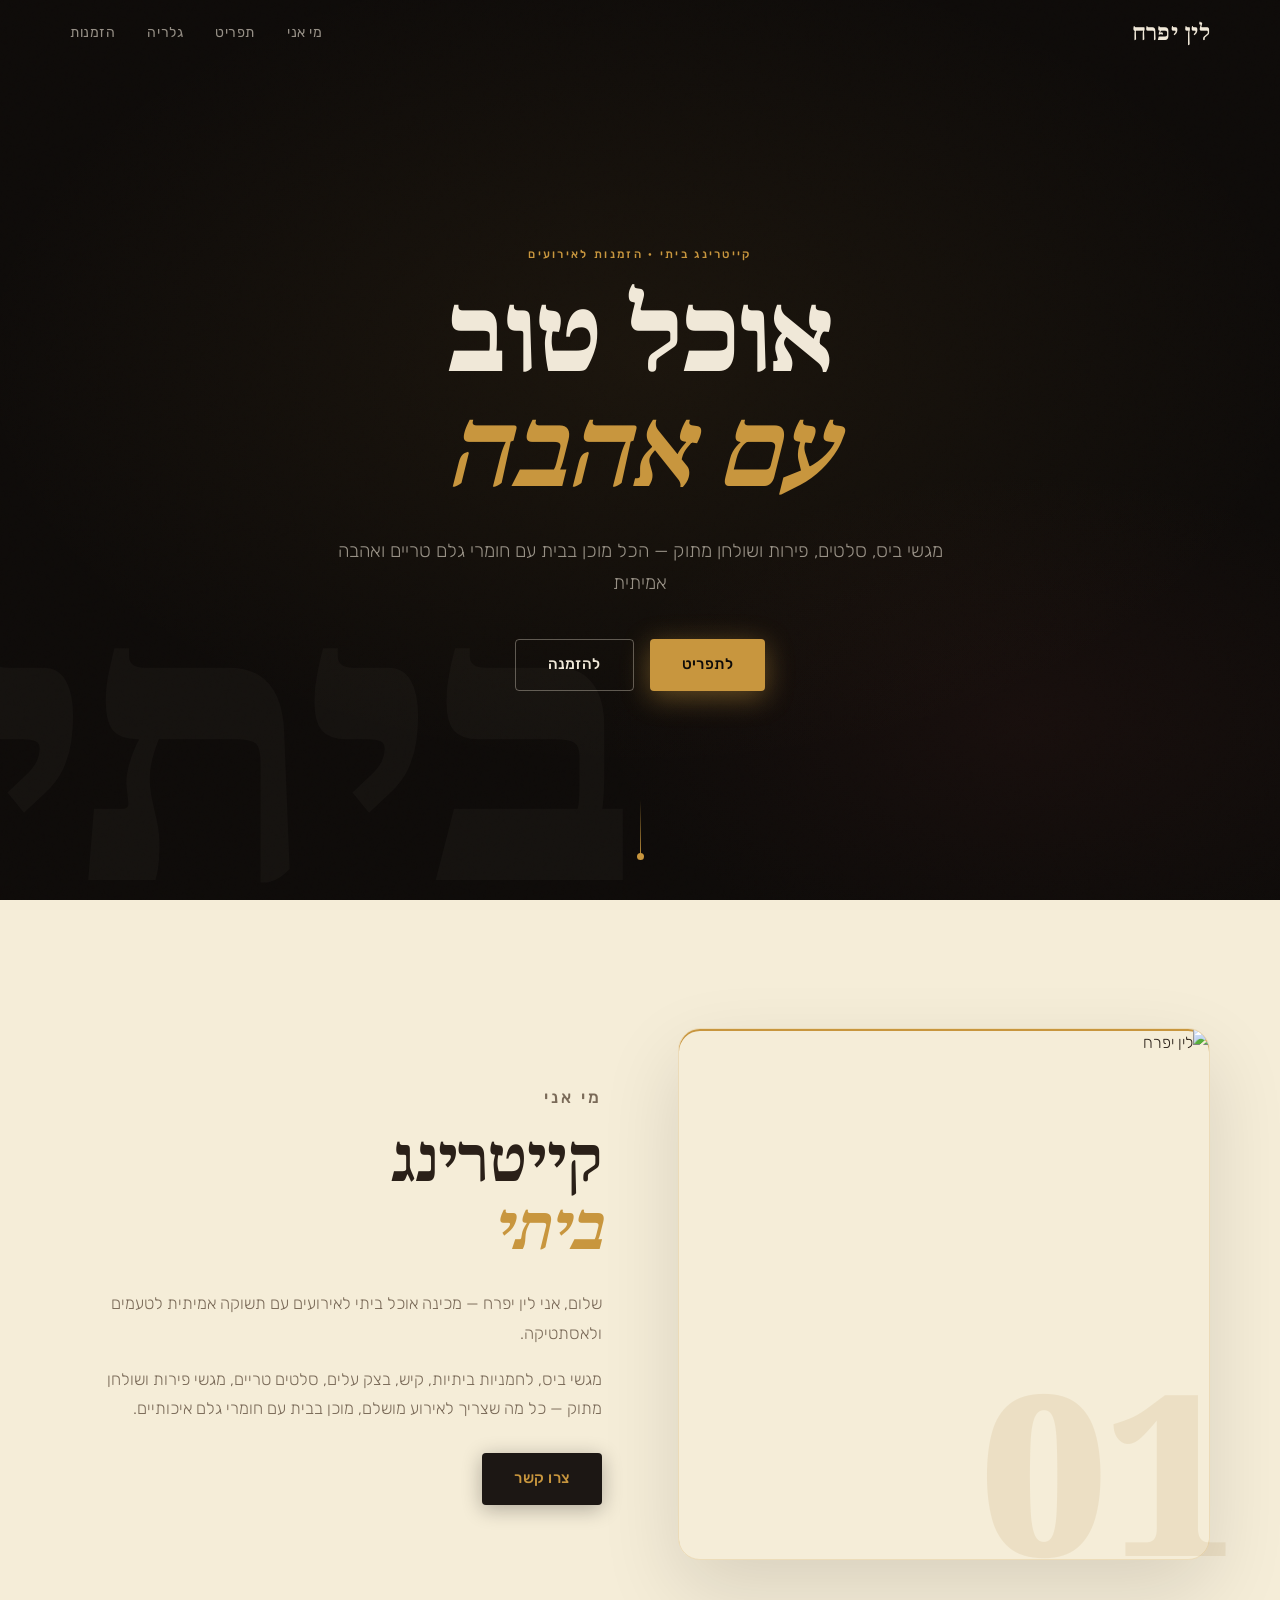
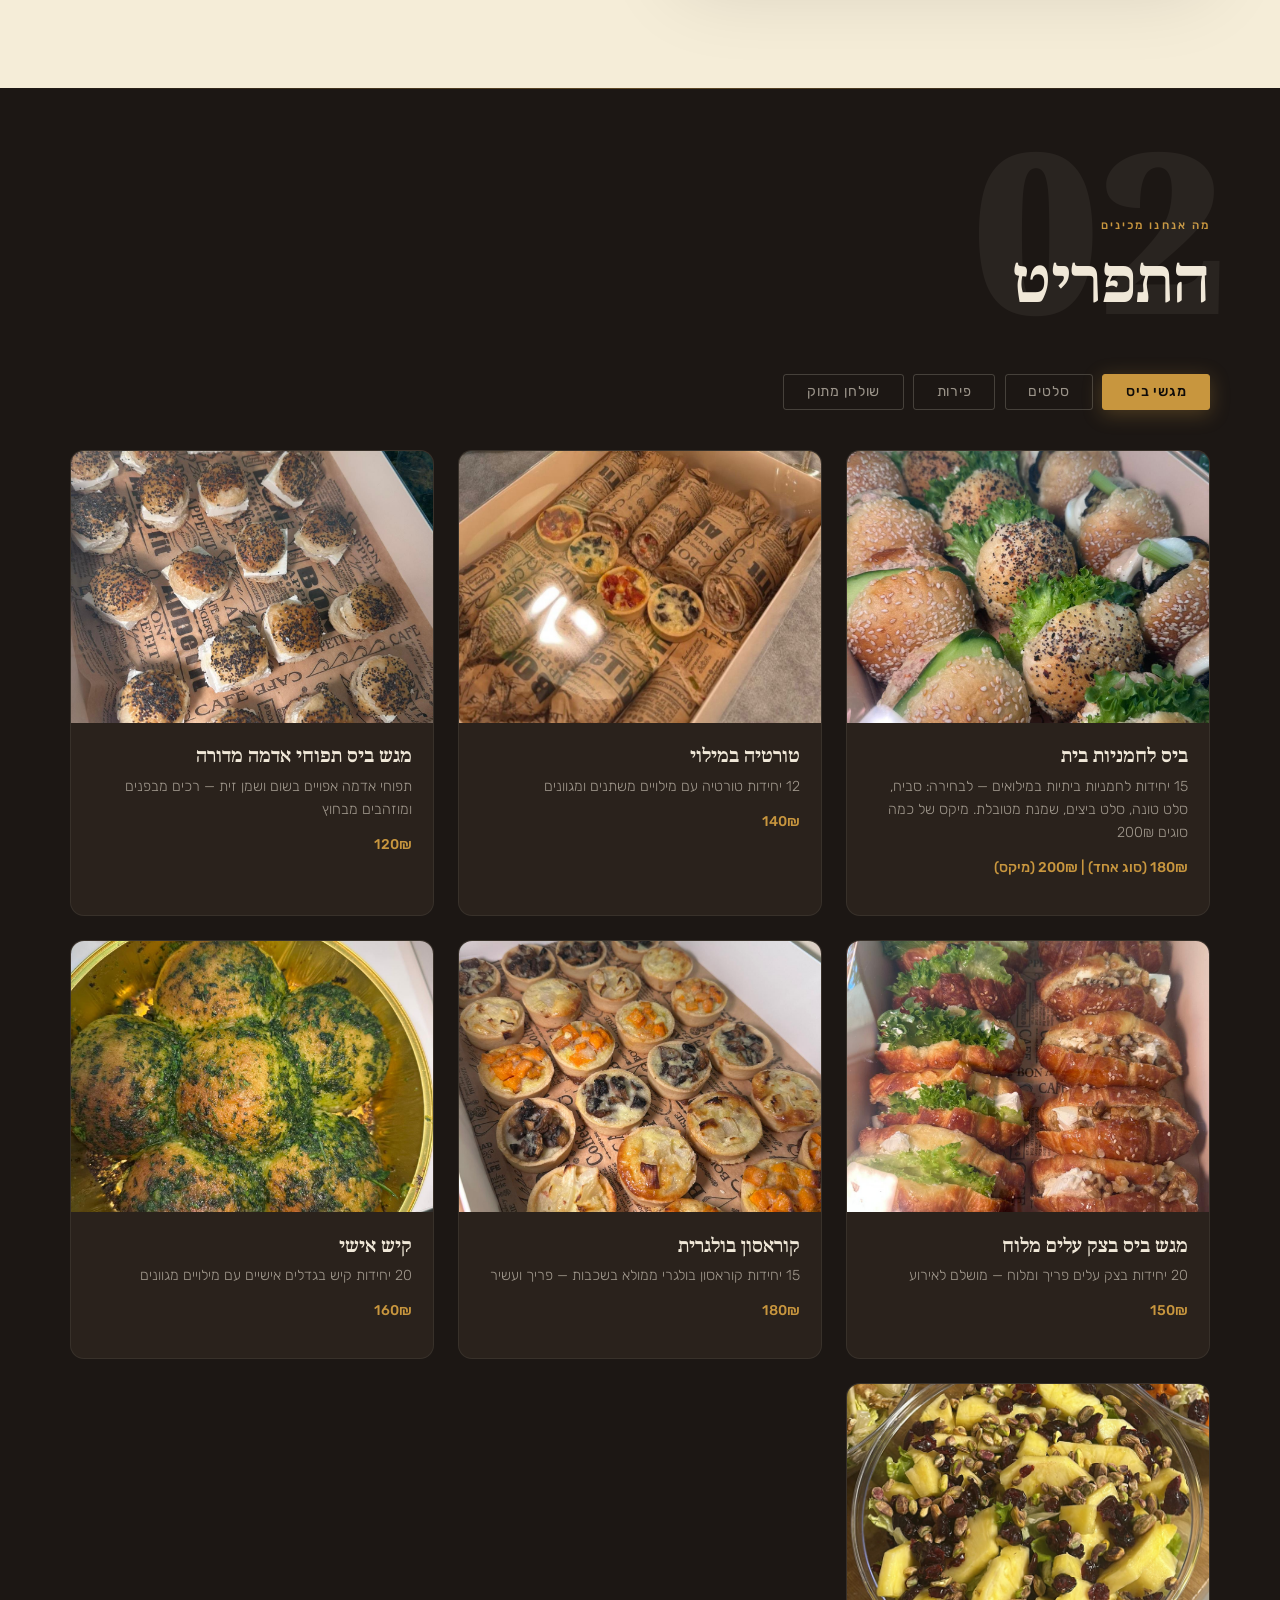
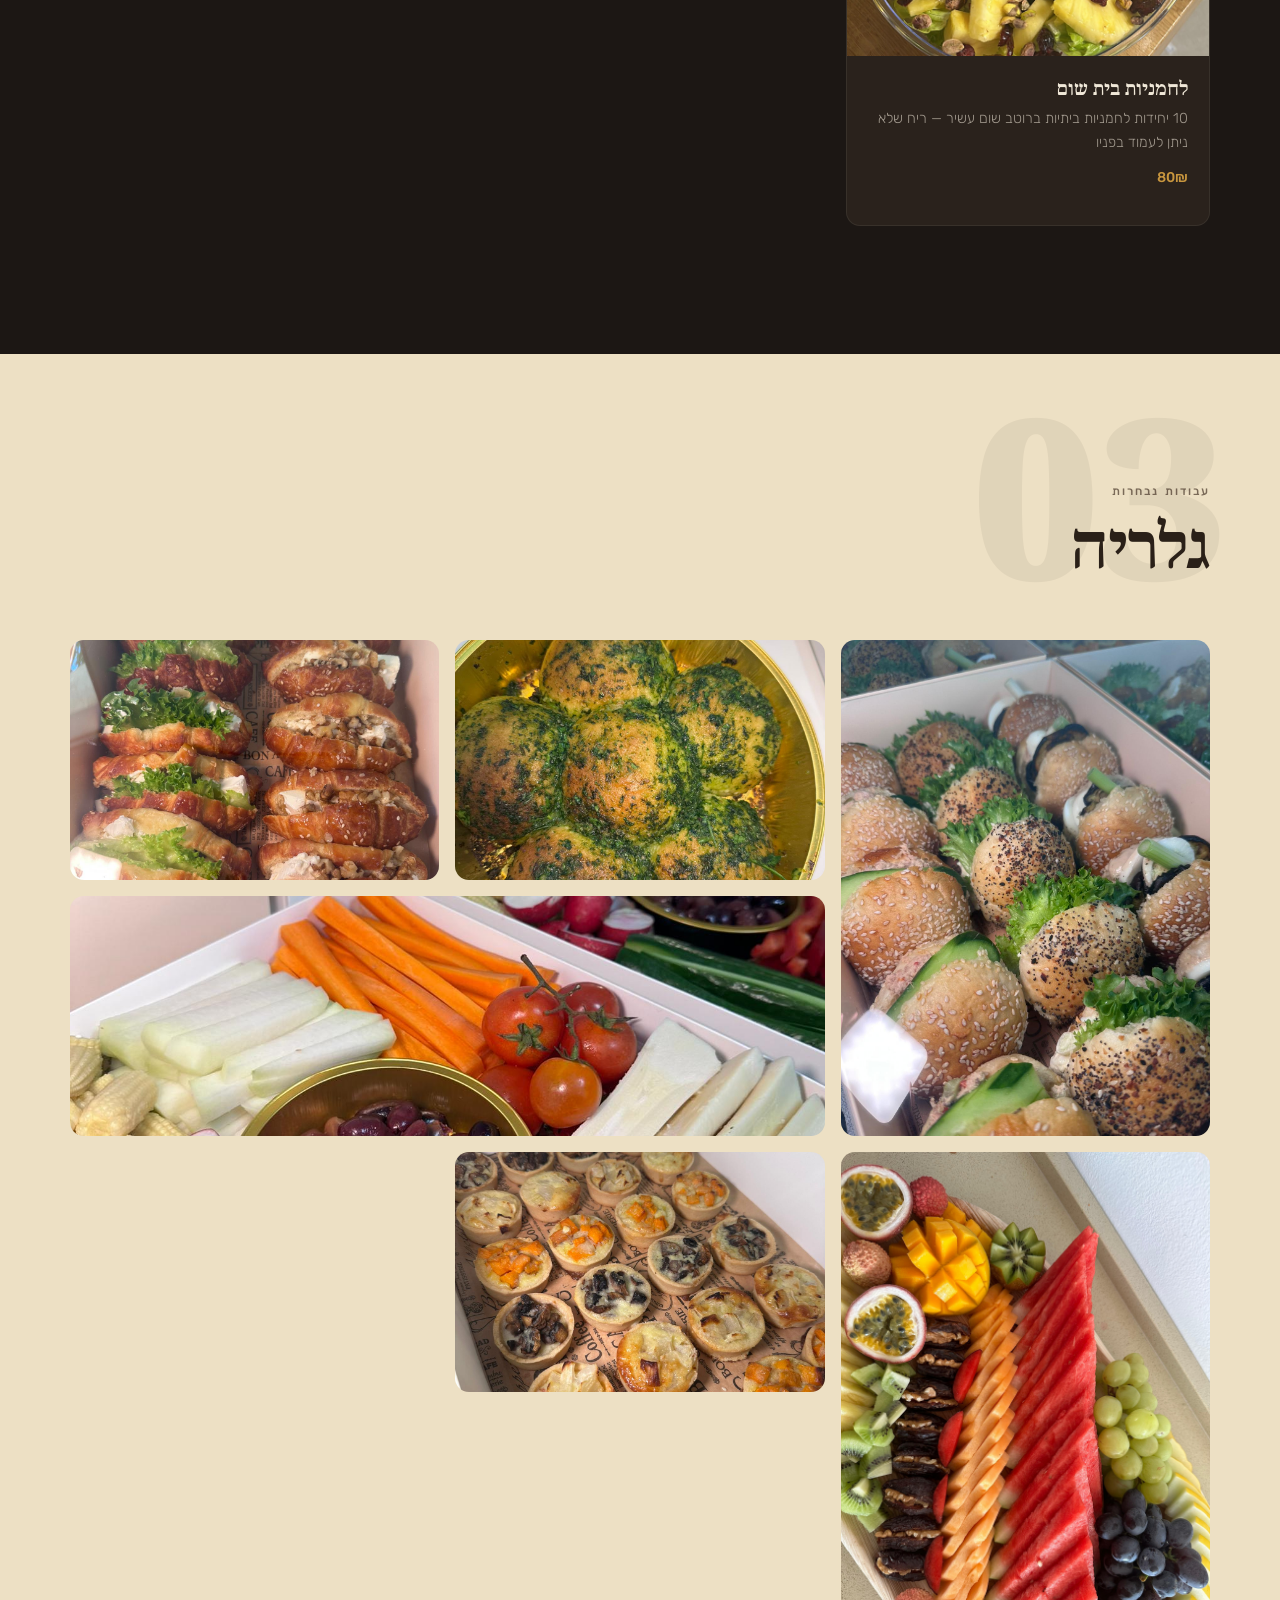
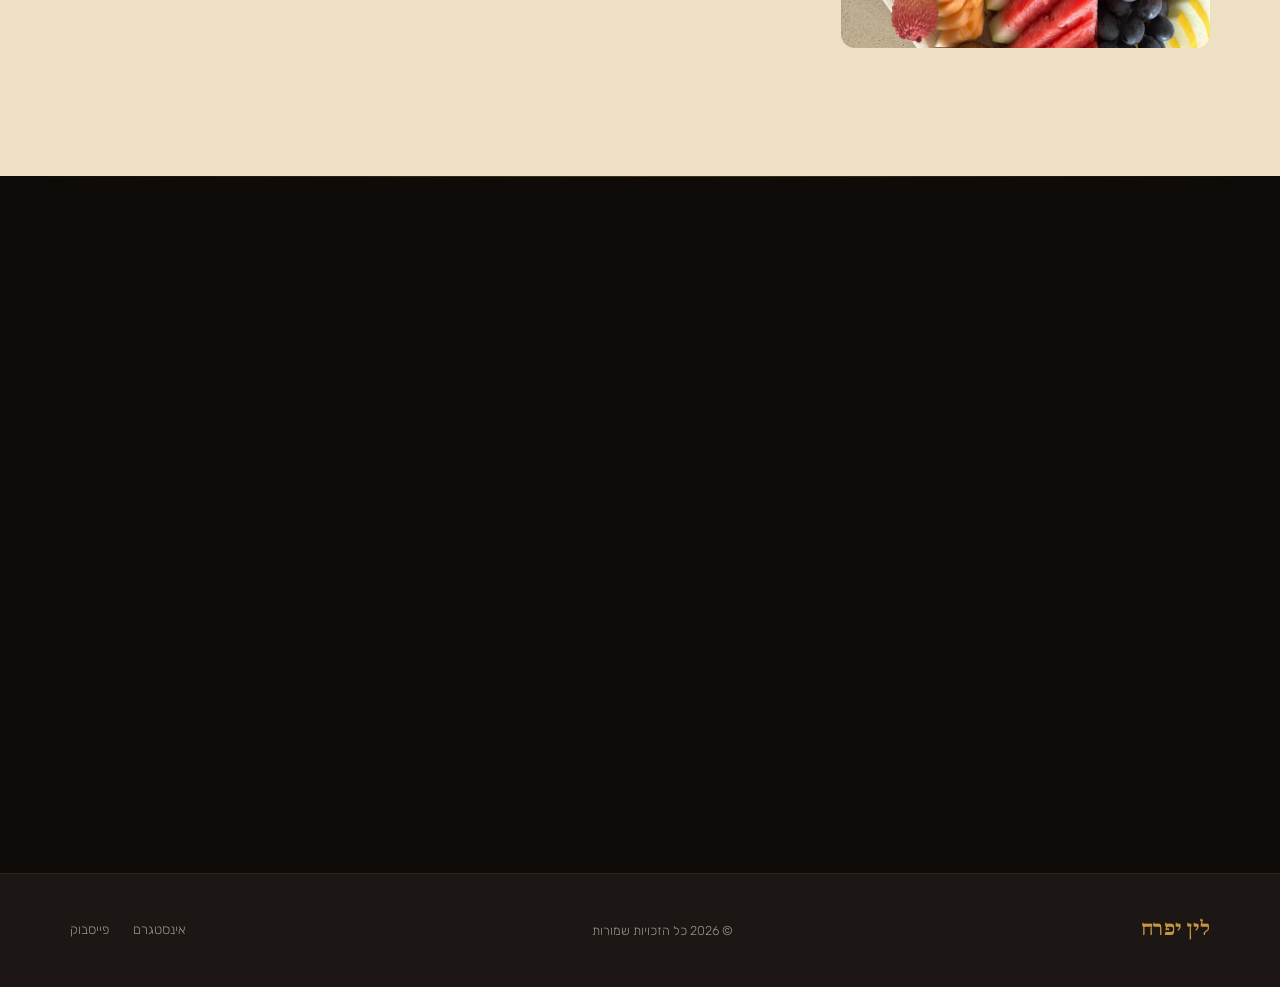
==== index.html @ d21e34db "Update menu items and site content: replace placeholders with real images and refresh branding to re" ====
<!DOCTYPE html>
<html dir="rtl" lang="he">
  <head>
    <meta charset="UTF-8" />
    <meta name="viewport" content="width=device-width, initial-scale=1.0" />
    <meta name="description" content="לין יפרח — מגשי ביס, סלטים, מגשי פירות ושולחן מתוק. קייטרינג ביתי לאירועים בהזמנה אישית." />
    <title>לין יפרח — קייטרינג ביתי לאירועים</title>
    <link rel="preconnect" href="https://fonts.googleapis.com" />
    <link rel="preconnect" href="https://fonts.gstatic.com" crossorigin />
    <link
      href="https://fonts.googleapis.com/css2?family=Noto+Serif+Hebrew:wght@300;700;900&family=Rubik:wght@300;400;500&display=swap"
      rel="stylesheet"
    />
    <link rel="stylesheet" href="css/style.css" />
  </head>
  <body>

    <!-- ═══════════════ HEADER ═══════════════ -->
    <header class="header" id="header">
      <div class="container header__inner">
        <a href="#hero" class="header__brand" data-scroll>לין יפרח</a>
        <nav class="header__nav" aria-label="ניווט ראשי">
          <a href="#about" data-scroll>מי אני</a>
          <a href="#menu" data-scroll>תפריט</a>
          <a href="#gallery" data-scroll>גלריה</a>
          <a href="#contact" data-scroll>הזמנות</a>
        </nav>
        <button class="header__burger" id="burger" aria-label="פתח תפריט" aria-expanded="false" aria-controls="drawer">
          <span></span><span></span>
        </button>
      </div>
      <nav class="header__drawer" id="drawer" aria-hidden="true" aria-label="תפריט נייד">
        <a href="#about" data-scroll>מי אני</a>
        <a href="#menu" data-scroll>תפריט</a>
        <a href="#gallery" data-scroll>גלריה</a>
        <a href="#contact" data-scroll>הזמנות</a>
      </nav>
    </header>

    <main>

      <!-- ═══════════════ HERO ═══════════════ -->
      <section class="hero" id="hero">
        <div class="hero__watermark" aria-hidden="true">ביתי</div>
        <div class="hero__content">
          <p class="eyebrow hero__eyebrow" style="--delay: 0">קייטרינג ביתי · הזמנות לאירועים</p>
          <h1 class="hero__title" style="--delay: 1">
            <span class="hero__title-line">אוכל טוב</span>
            <em class="hero__title-line hero__title-em">עם אהבה</em>
          </h1>
          <p class="hero__lead" style="--delay: 2">
            מגשי ביס, סלטים, פירות ושולחן מתוק —
            הכל מוכן בבית עם חומרי גלם טריים ואהבה אמיתית
          </p>
          <div class="hero__actions" style="--delay: 3">
            <a href="#menu" class="btn btn--gold" data-scroll>לתפריט</a>
            <a href="#contact" class="btn btn--outline" data-scroll>להזמנה</a>
          </div>
        </div>
        <div class="hero__scroll-cue" aria-hidden="true"></div>
      </section>

      <!-- ═══════════════ ABOUT ═══════════════ -->
      <section class="about" id="about">
        <div class="container about__inner">
          <div class="about__visual" data-reveal>
            <div class="about__frame">
              <img
                src="images/placeholder/product.svg"
                alt="לין יפרח"
                loading="lazy"
                width="420"
                height="420"
              />
            </div>
            <span class="deco-num" aria-hidden="true">01</span>
          </div>
          <div class="about__body" data-reveal>
            <p class="eyebrow eyebrow--dark">מי אני</p>
            <h2 class="about__heading">
              קייטרינג<br>
              <em>ביתי</em>
            </h2>
            <p>שלום, אני לין יפרח — מכינה אוכל ביתי לאירועים עם תשוקה אמיתית לטעמים ולאסתטיקה.</p>
            <p>מגשי ביס, לחמניות ביתיות, קיש, בצק עלים, סלטים טריים, מגשי פירות ושולחן מתוק — כל מה שצריך לאירוע מושלם, מוכן בבית עם חומרי גלם איכותיים.</p>
            <a href="#contact" class="btn btn--dark" data-scroll>צרו קשר</a>
          </div>
        </div>
      </section>

      <!-- ═══════════════ MENU ═══════════════ -->
      <section class="menu-section" id="menu">
        <div class="container">
          <header class="section-head" data-reveal>
            <p class="eyebrow eyebrow--gold">מה אנחנו מכינים</p>
            <h2 class="h2--light">התפריט</h2>
            <span class="deco-num deco-num--light" aria-hidden="true">02</span>
          </header>
          <div class="menu-tabs" id="menu-tabs" role="tablist" aria-label="קטגוריות תפריט"></div>
          <div class="menu-grid" id="menu-grid" aria-live="polite"></div>
        </div>
      </section>

      <!-- ═══════════════ GALLERY ═══════════════ -->
      <section class="gallery-section" id="gallery">
        <div class="container">
          <header class="section-head" data-reveal>
            <p class="eyebrow eyebrow--dark">עבודות נבחרות</p>
            <h2>גלריה</h2>
            <span class="deco-num deco-num--dark" aria-hidden="true">03</span>
          </header>
          <div class="gallery-mosaic">
            <figure class="gal-item gal-item--tall" data-reveal>
              <div class="gal-img"><img src="images/menu/rolls.jpg" alt="ביס לחמניות בית" loading="lazy"></div>
              <figcaption>ביס לחמניות בית</figcaption>
            </figure>
            <figure class="gal-item" data-reveal>
              <div class="gal-img"><img src="images/menu/quiche.jpg" alt="קיש אישי" loading="lazy"></div>
              <figcaption>קיש אישי</figcaption>
            </figure>
            <figure class="gal-item" data-reveal>
              <div class="gal-img"><img src="images/menu/puff-pastry.jpg" alt="בצק עלים מלוח" loading="lazy"></div>
              <figcaption>בצק עלים מלוח</figcaption>
            </figure>
            <figure class="gal-item gal-item--wide" data-reveal>
              <div class="gal-img"><img src="images/menu/vegetables.jpg" alt="מגש ירקות" loading="lazy"></div>
              <figcaption>מגש ירקות</figcaption>
            </figure>
            <figure class="gal-item gal-item--tall" data-reveal>
              <div class="gal-img"><img src="images/menu/fruits.jpg" alt="מגש פירות" loading="lazy"></div>
              <figcaption>מגש פירות</figcaption>
            </figure>
            <figure class="gal-item" data-reveal>
              <div class="gal-img"><img src="images/menu/croissant.jpg" alt="קוראסון בולגרית" loading="lazy"></div>
              <figcaption>קוראסון בולגרית</figcaption>
            </figure>
          </div>
        </div>
      </section>

      <!-- ═══════════════ CONTACT ═══════════════ -->
      <section class="contact-section" id="contact">
        <div class="container contact-inner">
          <div class="contact-info" data-reveal>
            <p class="eyebrow eyebrow--gold">בואו נדבר</p>
            <h2 class="h2--light">הזמנות<br>ויצירת קשר</h2>
            <span class="deco-num deco-num--light" aria-hidden="true">04</span>
            <ul class="contact-list">
              <li>
                <a href="tel:+972501234567">
                  <span class="contact-list__icon">☎</span>
                  050-123-4567
                </a>
              </li>
              <li>
                <a href="https://wa.me/972501234567" target="_blank" rel="noopener noreferrer">
                  <span class="contact-list__icon">💬</span>
                  וואטסאפ
                </a>
              </li>
              <li>
                <a href="https://instagram.com/lin.sweets" target="_blank" rel="noopener noreferrer">
                  <span class="contact-list__icon">◈</span>
                  @lin.sweets
                </a>
              </li>
            </ul>
            <p class="contact-area">אזור שירות: תל אביב והמרכז</p>
          </div>
          <form
            class="contact-form"
            id="contact-form"
            action="https://formspree.io/f/YOUR_FORM_ID"
            method="POST"
            data-reveal
          >
            <div class="form-field">
              <input type="text" name="name" placeholder="שם מלא" required autocomplete="name" />
            </div>
            <div class="form-field">
              <input type="tel" name="phone" placeholder="טלפון" autocomplete="tel" />
            </div>
            <div class="form-field">
              <input type="email" name="email" placeholder="מייל" autocomplete="email" />
            </div>
            <div class="form-field">
              <textarea name="message" placeholder="פרטי ההזמנה" required rows="5"></textarea>
            </div>
            <button type="submit" class="btn btn--gold">שליחה</button>
          </form>
        </div>
      </section>

    </main>

    <!-- ═══════════════ FOOTER ═══════════════ -->
    <footer class="footer">
      <div class="container footer__inner">
        <span class="footer__brand">לין יפרח</span>
        <p class="footer__copy">© <span id="footer-year"></span> כל הזכויות שמורות</p>
        <nav class="footer__links" aria-label="רשתות חברתיות">
          <a href="https://instagram.com/lin.sweets" target="_blank" rel="noopener noreferrer">אינסטגרם</a>
          <a href="#" target="_blank" rel="noopener noreferrer">פייסבוק</a>
        </nav>
      </div>
    </footer>

    <script src="js/app.js"></script>
  </body>
</html>
---- css/style.css ----
/* ══════════════════════════════════════════════════════════════
   LIN SWEETS  ·  Bold Modern  ·  RTL Hebrew
   Aesthetic: Warm Dark Editorial — luxury bakery
   ══════════════════════════════════════════════════════════════ */

/* ── Tokens ────────────────────────────────────────────────── */
:root {
  /* Palette */
  --ink:         #0E0B09;
  --ink-2:       #1C1714;
  --ink-3:       #2A221C;
  --cream:       #F5EDD8;
  --cream-2:     #EDE0C4;
  --cream-3:     #E2D0AE;
  --gold:        #C8963E;
  --gold-2:      #E0B040;
  --gold-dim:    rgba(200,150,62,0.18);
  --rose:        #8B3A38;
  --white:       #FDFAF4;

  /* Text */
  --text:        #2A2018;
  --text-muted:  #7A6A58;
  --text-light:  #F0E8D8;
  --text-light-2: rgba(240,232,216,0.6);

  /* Type */
  --serif:  'Noto Serif Hebrew', 'Frank Ruhl Libre', serif;
  --sans:   'Rubik', 'Heebo', sans-serif;

  /* Layout */
  --header-h:  68px;
  --radius:    14px;
  --radius-lg: 22px;

  /* Motion */
  --ease:    cubic-bezier(0.22, 1, 0.36, 1);
  --ease-in: cubic-bezier(0.4, 0, 1, 1);
}

/* ── Reset ──────────────────────────────────────────────────── */
*, *::before, *::after { box-sizing: border-box; margin: 0; padding: 0; }

html { scroll-behavior: smooth; }

body {
  direction: rtl;
  text-align: right;
  font-family: var(--sans);
  font-weight: 300;
  font-size: 1rem;
  line-height: 1.7;
  color: var(--text);
  background: var(--cream);
  overflow-x: hidden;
}

@media (prefers-reduced-motion: reduce) {
  *, *::before, *::after {
    animation-duration: 0.01ms !important;
    transition-duration: 0.01ms !important;
    scroll-behavior: auto !important;
  }
}

img { display: block; max-width: 100%; height: auto; }

a { color: inherit; text-decoration: none; }

a:focus-visible,
button:focus-visible,
input:focus-visible,
textarea:focus-visible,
select:focus-visible {
  outline: 2px solid var(--gold);
  outline-offset: 3px;
}

/* ── Layout ─────────────────────────────────────────────────── */
.container {
  width: min(1140px, 92vw);
  margin-inline: auto;
}

/* ── Typography helpers ─────────────────────────────────────── */
.eyebrow {
  font-family: var(--sans);
  font-size: 0.72rem;
  font-weight: 500;
  letter-spacing: 0.18em;
  text-transform: uppercase;
  color: var(--text-light-2);
  display: block;
  margin-bottom: 0.9rem;
}
.eyebrow--dark  { color: var(--text-muted); }
.eyebrow--gold  { color: var(--gold); }

h2 {
  font-family: var(--serif);
  font-size: clamp(2.4rem, 5vw, 3.8rem);
  font-weight: 700;
  line-height: 1.12;
  color: var(--text);
}
.h2--light { color: var(--text-light); }

em { font-style: italic; color: var(--gold); }

/* ── Decorative section numbers ─────────────────────────────── */
.deco-num {
  position: absolute;
  font-family: var(--serif);
  font-size: clamp(7rem, 18vw, 14rem);
  font-weight: 900;
  line-height: 1;
  pointer-events: none;
  user-select: none;
  color: var(--cream-3);
  opacity: 0.45;
  z-index: 0;
}
.deco-num--light { color: var(--text-light); opacity: 0.06; }
.deco-num--dark  { color: var(--text); opacity: 0.06; }

/* ── Section header ─────────────────────────────────────────── */
.section-head {
  position: relative;
  margin-bottom: 3rem;
  padding-bottom: 0.5rem;
}
.section-head .deco-num {
  inset-inline-start: -1rem;
  bottom: -2rem;
}

/* ── Buttons ─────────────────────────────────────────────────── */
.btn {
  display: inline-flex;
  align-items: center;
  justify-content: center;
  min-height: 52px;
  padding: 0 2rem;
  font-family: var(--sans);
  font-size: 0.95rem;
  font-weight: 500;
  border: none;
  border-radius: 4px;
  cursor: pointer;
  letter-spacing: 0.03em;
  transition: transform 0.25s var(--ease), box-shadow 0.25s var(--ease), background 0.2s;
  text-decoration: none;
}
.btn:hover { transform: translateY(-2px); }

.btn--gold {
  background: var(--gold);
  color: var(--ink);
  box-shadow: 0 6px 28px rgba(200,150,62,0.45);
}
.btn--gold:hover {
  background: var(--gold-2);
  box-shadow: 0 10px 36px rgba(200,150,62,0.55);
}

.btn--outline {
  background: transparent;
  color: var(--text-light);
  border: 1.5px solid rgba(240,232,216,0.35);
}
.btn--outline:hover {
  border-color: rgba(240,232,216,0.7);
  background: rgba(240,232,216,0.07);
}

.btn--dark {
  background: var(--ink-2);
  color: var(--gold);
  box-shadow: 0 4px 20px rgba(14,11,9,0.3);
}
.btn--dark:hover {
  background: var(--ink-3);
  box-shadow: 0 8px 28px rgba(14,11,9,0.4);
}

/* ── Scroll-reveal ───────────────────────────────────────────── */
[data-reveal] {
  opacity: 0;
  transform: translateY(24px);
  transition: opacity 0.7s var(--ease), transform 0.7s var(--ease);
}
[data-reveal].is-visible {
  opacity: 1;
  transform: translateY(0);
}

/* ══════════════════════════════════════════════════════════════
   HEADER
   ══════════════════════════════════════════════════════════════ */
.header {
  position: fixed;
  inset: 0 0 auto 0;
  z-index: 200;
  height: var(--header-h);
  display: flex;
  flex-direction: column;
  transition: background 0.4s var(--ease), box-shadow 0.4s var(--ease);
}
.header.is-solid {
  background: rgba(14,11,9,0.94);
  backdrop-filter: blur(16px);
  -webkit-backdrop-filter: blur(16px);
  box-shadow: 0 1px 0 rgba(200,150,62,0.12);
}

.header__inner {
  display: flex;
  align-items: center;
  justify-content: space-between;
  height: var(--header-h);
  gap: 1.5rem;
}

.header__brand {
  font-family: var(--serif);
  font-size: 1.35rem;
  font-weight: 700;
  color: var(--text-light);
  letter-spacing: 0.02em;
  transition: color 0.2s;
}
.header__brand:hover { color: var(--gold); }

.header__nav {
  display: flex;
  gap: 2rem;
}
.header__nav a {
  font-size: 0.88rem;
  font-weight: 400;
  color: var(--text-light-2);
  letter-spacing: 0.04em;
  position: relative;
  padding-bottom: 3px;
  transition: color 0.2s;
}
.header__nav a::after {
  content: '';
  position: absolute;
  inset-inline: 0;
  bottom: 0;
  height: 1px;
  background: var(--gold);
  transform: scaleX(0);
  transform-origin: right;
  transition: transform 0.3s var(--ease);
}
.header__nav a:hover { color: var(--text-light); }
.header__nav a:hover::after { transform: scaleX(1); }

.header__burger {
  display: none;
  flex-direction: column;
  gap: 7px;
  width: 40px;
  height: 40px;
  background: none;
  border: none;
  cursor: pointer;
  align-items: center;
  justify-content: center;
  padding: 0;
}
.header__burger span {
  display: block;
  width: 24px;
  height: 1.5px;
  background: var(--text-light);
  border-radius: 1px;
  transition: transform 0.25s var(--ease), opacity 0.2s;
}
.header.is-open .header__burger span:nth-child(1) { transform: translateY(8.5px) rotate(45deg); }
.header.is-open .header__burger span:nth-child(2) { transform: translateY(-8.5px) rotate(-45deg); }

.header__drawer {
  display: none;
  flex-direction: column;
  gap: 0;
  background: rgba(14,11,9,0.97);
  backdrop-filter: blur(20px);
  -webkit-backdrop-filter: blur(20px);
  padding: 1rem 0 2rem;
  border-top: 1px solid rgba(200,150,62,0.1);
}
.header__drawer a {
  padding: 0.9rem 1.5rem;
  font-size: 1.1rem;
  font-weight: 400;
  color: var(--text-light-2);
  border-bottom: 1px solid rgba(240,232,216,0.06);
  transition: color 0.2s, background 0.2s;
}
.header__drawer a:hover { color: var(--gold); background: rgba(200,150,62,0.05); }

.header.is-open .header__drawer { display: flex; }

@media (max-width: 720px) {
  .header__nav   { display: none; }
  .header__burger { display: flex; }
}

/* ══════════════════════════════════════════════════════════════
   HERO
   ══════════════════════════════════════════════════════════════ */
.hero {
  position: relative;
  min-height: 100vh;
  min-height: 100dvh;
  display: flex;
  align-items: center;
  justify-content: center;
  background: var(--ink);
  overflow: hidden;
  padding: calc(var(--header-h) + 3rem) 1.5rem 5rem;
}

/* Grain texture */
.hero::before {
  content: '';
  position: absolute;
  inset: 0;
  background-image: url("data:image/svg+xml,%3Csvg viewBox='0 0 256 256' xmlns='http://www.w3.org/2000/svg'%3E%3Cfilter id='n'%3E%3CfeTurbulence type='fractalNoise' baseFrequency='0.75' numOctaves='4' stitchTiles='stitch'/%3E%3C/filter%3E%3Crect width='100%25' height='100%25' filter='url(%23n)' opacity='0.04'/%3E%3C/svg%3E");
  opacity: 0.7;
  pointer-events: none;
  mix-blend-mode: overlay;
  z-index: 1;
}

/* Radial warmth vignette */
.hero::after {
  content: '';
  position: absolute;
  inset: 0;
  background:
    radial-gradient(ellipse 80% 70% at 50% 40%, rgba(200,150,62,0.07), transparent 65%),
    radial-gradient(ellipse 60% 50% at 80% 80%, rgba(139,58,56,0.08), transparent 55%);
  pointer-events: none;
  z-index: 1;
}

/* Giant Hebrew watermark */
.hero__watermark {
  position: absolute;
  inset-inline-end: -3vw;
  bottom: -4vw;
  font-family: var(--serif);
  font-size: clamp(12rem, 28vw, 26rem);
  font-weight: 900;
  line-height: 1;
  color: var(--cream);
  opacity: 0.028;
  pointer-events: none;
  user-select: none;
  white-space: nowrap;
  z-index: 1;
  animation: wm-drift 20s ease-in-out infinite alternate;
}
@keyframes wm-drift {
  from { transform: translateY(0); }
  to   { transform: translateY(-2%); }
}

.hero__content {
  position: relative;
  z-index: 2;
  text-align: center;
  max-width: 38rem;
}

/* Staggered hero animations */
.hero__content > * {
  opacity: 0;
  transform: translateY(22px);
  animation: hero-up 0.8s var(--ease) forwards;
  animation-delay: calc(var(--delay) * 0.15s + 0.1s);
}
@keyframes hero-up {
  to { opacity: 1; transform: translateY(0); }
}

.hero__eyebrow {
  color: var(--gold);
  margin-bottom: 1.25rem;
  letter-spacing: 0.2em;
}

.hero__title {
  font-family: var(--serif);
  font-size: clamp(3rem, 8vw, 6.5rem);
  font-weight: 900;
  line-height: 1.08;
  color: var(--text-light);
  margin-bottom: 1.5rem;
  display: flex;
  flex-direction: column;
  gap: 0.05em;
}
.hero__title-em {
  color: var(--gold);
  font-style: italic;
  font-weight: 700;
}

.hero__lead {
  font-size: clamp(1rem, 2vw, 1.18rem);
  color: var(--text-light-2);
  line-height: 1.7;
  margin-bottom: 2.5rem;
  font-weight: 300;
}

.hero__actions {
  display: flex;
  flex-wrap: wrap;
  gap: 1rem;
  justify-content: center;
}

/* Scroll cue — animated dot */
.hero__scroll-cue {
  position: absolute;
  bottom: 2.5rem;
  left: 50%;
  transform: translateX(-50%);
  width: 1px;
  height: 60px;
  background: linear-gradient(to bottom, transparent, var(--gold));
  z-index: 2;
  opacity: 0;
  animation: hero-up 0.8s var(--ease) 0.7s forwards;
}
.hero__scroll-cue::after {
  content: '';
  position: absolute;
  bottom: 0;
  left: -3px;
  width: 7px;
  height: 7px;
  border-radius: 50%;
  background: var(--gold);
  animation: scroll-bob 2s ease-in-out infinite;
}
@keyframes scroll-bob {
  0%, 100% { transform: translateY(0); opacity: 1; }
  50%       { transform: translateY(8px); opacity: 0.4; }
}

/* ══════════════════════════════════════════════════════════════
   ABOUT
   ══════════════════════════════════════════════════════════════ */
.about {
  background: var(--cream);
  padding: clamp(5rem, 10vw, 8rem) 0;
}

.about__inner {
  display: grid;
  grid-template-columns: 1fr 1fr;
  gap: clamp(3rem, 6vw, 5rem);
  align-items: center;
}

.about__visual {
  position: relative;
}

.about__frame {
  aspect-ratio: 1;
  border-radius: var(--radius-lg);
  overflow: hidden;
  border: 1px solid rgba(200,150,62,0.2);
  box-shadow:
    0 2px 0 0 var(--gold) inset,
    0 30px 80px rgba(14,11,9,0.12);
}
.about__frame img {
  width: 100%;
  height: 100%;
  object-fit: cover;
  transition: transform 0.6s var(--ease);
}
.about__frame:hover img { transform: scale(1.04); }

.about__visual .deco-num {
  inset-inline-start: -1.5rem;
  bottom: -2.5rem;
  z-index: -1;
}

.about__body { position: relative; }

.about__heading {
  color: var(--text);
  margin-bottom: 1.5rem;
}
.about__heading em { color: var(--gold); }

.about__body p {
  color: var(--text-muted);
  margin-bottom: 1.1rem;
  font-size: 1.04rem;
  line-height: 1.75;
}

.about__body .btn--dark { margin-top: 0.75rem; }

@media (max-width: 768px) {
  .about__inner {
    grid-template-columns: 1fr;
  }
  .about__visual {
    max-width: 340px;
    margin-inline: auto;
  }
}

/* ══════════════════════════════════════════════════════════════
   MENU
   ══════════════════════════════════════════════════════════════ */
.menu-section {
  background: var(--ink-2);
  padding: clamp(5rem, 10vw, 8rem) 0;
  position: relative;
  overflow: hidden;
}

/* Subtle gold top border */
.menu-section::before {
  content: '';
  position: absolute;
  inset: 0 0 auto 0;
  height: 1px;
  background: linear-gradient(90deg, transparent, var(--gold), transparent);
  opacity: 0.4;
}

/* Tabs */
.menu-tabs {
  display: flex;
  flex-wrap: wrap;
  gap: 0.6rem;
  margin-bottom: 2.5rem;
}

.menu-tab {
  padding: 0.55rem 1.4rem;
  border: 1.5px solid rgba(240,232,216,0.2);
  border-radius: 3px;
  background: transparent;
  color: var(--text-light-2);
  font-family: var(--sans);
  font-size: 0.88rem;
  font-weight: 400;
  letter-spacing: 0.06em;
  cursor: pointer;
  transition: border-color 0.2s, color 0.2s, background 0.2s, box-shadow 0.2s;
}
.menu-tab:hover {
  border-color: rgba(200,150,62,0.5);
  color: var(--text-light);
}
.menu-tab.is-active {
  background: var(--gold);
  border-color: var(--gold);
  color: var(--ink);
  font-weight: 500;
  box-shadow: 0 4px 20px rgba(200,150,62,0.3);
}

/* Grid */
.menu-grid {
  display: grid;
  grid-template-columns: repeat(3, 1fr);
  gap: 1.5rem;
}
@media (max-width: 900px) { .menu-grid { grid-template-columns: repeat(2, 1fr); } }
@media (max-width: 560px) { .menu-grid { grid-template-columns: 1fr; } }

/* Card */
.menu-card {
  background: var(--ink-3);
  border-radius: var(--radius);
  border: 1px solid rgba(240,232,216,0.07);
  overflow: hidden;
  transition: transform 0.3s var(--ease), box-shadow 0.3s var(--ease), border-color 0.3s;
}
.menu-card:hover {
  transform: translateY(-6px);
  box-shadow: 0 20px 50px rgba(14,11,9,0.5);
  border-color: rgba(200,150,62,0.25);
}

.menu-card__img {
  aspect-ratio: 4/3;
  overflow: hidden;
}
.menu-card__img img {
  width: 100%;
  height: 100%;
  object-fit: cover;
  transition: transform 0.5s var(--ease);
}
.menu-card:hover .menu-card__img img { transform: scale(1.08); }

/* Placeholder when no image */
.menu-card__img-placeholder {
  width: 100%;
  height: 100%;
  background: var(--placeholder-grad, linear-gradient(135deg, #1C1714 0%, #2A2018 100%));
  display: flex;
  align-items: center;
  justify-content: center;
}
.menu-card__img-placeholder::after {
  content: attr(data-initial);
  font-family: var(--serif);
  font-size: 3rem;
  font-weight: 900;
  color: var(--gold);
  opacity: 0.35;
}

.menu-card__body {
  padding: 1.4rem 1.3rem 1.5rem;
}

.menu-card__name {
  font-family: var(--serif);
  font-size: 1.15rem;
  font-weight: 700;
  color: var(--text-light);
  margin-bottom: 0.4rem;
  line-height: 1.25;
}

.menu-card__desc {
  font-size: 0.9rem;
  color: var(--text-light-2);
  line-height: 1.6;
  margin-bottom: 0.75rem;
}

.menu-card__price {
  font-size: 0.88rem;
  font-weight: 500;
  color: var(--gold);
  margin-bottom: 0.7rem;
}

.menu-card__tags {
  display: flex;
  flex-wrap: wrap;
  gap: 0.35rem;
}
.menu-tag {
  font-size: 0.67rem;
  font-weight: 500;
  letter-spacing: 0.06em;
  padding: 0.2rem 0.6rem;
  border-radius: 2px;
  background: rgba(200,150,62,0.12);
  color: var(--gold);
  border: 1px solid rgba(200,150,62,0.2);
}

/* ══════════════════════════════════════════════════════════════
   GALLERY
   ══════════════════════════════════════════════════════════════ */
.gallery-section {
  background: var(--cream-2);
  padding: clamp(5rem, 10vw, 8rem) 0;
}

/* Mosaic grid */
.gallery-mosaic {
  display: grid;
  grid-template-columns: repeat(3, 1fr);
  grid-auto-rows: 240px;
  gap: 1rem;
}

.gal-item {
  position: relative;
  border-radius: var(--radius);
  overflow: hidden;
  cursor: pointer;
}
.gal-item--tall  { grid-row: span 2; }
.gal-item--wide  { grid-column: span 2; }

.gal-img {
  width: 100%;
  height: 100%;
  transition: transform 0.5s var(--ease);
}
.gal-img img {
  width: 100%;
  height: 100%;
  object-fit: cover;
  display: block;
}
.gal-item:hover .gal-img { transform: scale(1.06); }

/* Placeholder gradients — used when no real photo */
.gal-item:nth-child(1) .gal-img { background: linear-gradient(145deg, #2C1810, #6B3A28); }
.gal-item:nth-child(2) .gal-img { background: linear-gradient(145deg, #1A1210, #4A2822); }
.gal-item:nth-child(3) .gal-img { background: linear-gradient(145deg, #201818, #5C3030); }
.gal-item:nth-child(4) .gal-img { background: linear-gradient(145deg, #1E1610, #5A4020); }
.gal-item:nth-child(5) .gal-img { background: linear-gradient(145deg, #24180E, #6A4028); }
.gal-item:nth-child(6) .gal-img { background: linear-gradient(145deg, #1C1418, #503040); }

figcaption {
  position: absolute;
  inset-inline: 0;
  bottom: 0;
  padding: 1.8rem 1.2rem 1rem;
  background: linear-gradient(to top, rgba(14,11,9,0.75), transparent);
  color: var(--text-light);
  font-size: 0.88rem;
  font-weight: 400;
  letter-spacing: 0.04em;
  opacity: 0;
  transform: translateY(6px);
  transition: opacity 0.3s, transform 0.3s var(--ease);
}
.gal-item:hover figcaption { opacity: 1; transform: translateY(0); }

.gallery-note {
  margin-top: 1.5rem;
  font-size: 0.78rem;
  color: var(--text-muted);
  text-align: center;
  opacity: 0.7;
}
.gallery-note code {
  font-family: monospace;
  background: rgba(14,11,9,0.08);
  padding: 0.1em 0.4em;
  border-radius: 3px;
}

@media (max-width: 720px) {
  .gallery-mosaic {
    grid-template-columns: repeat(2, 1fr);
    grid-auto-rows: 180px;
  }
  .gal-item--wide { grid-column: span 2; }
}
@media (max-width: 480px) {
  .gallery-mosaic {
    grid-template-columns: 1fr;
    grid-auto-rows: 220px;
  }
  .gal-item--tall,
  .gal-item--wide { grid-column: unset; grid-row: unset; }
}

/* ══════════════════════════════════════════════════════════════
   CONTACT
   ══════════════════════════════════════════════════════════════ */
.contact-section {
  background: var(--ink);
  padding: clamp(5rem, 10vw, 8rem) 0;
  position: relative;
}
.contact-section::before {
  content: '';
  position: absolute;
  inset: 0 0 auto 0;
  height: 1px;
  background: linear-gradient(90deg, transparent, var(--gold), transparent);
  opacity: 0.3;
}

.contact-inner {
  display: grid;
  grid-template-columns: 1fr 1fr;
  gap: clamp(3rem, 6vw, 5rem);
  align-items: start;
}

.contact-info { position: relative; }

.contact-info .deco-num {
  inset-inline-start: -1rem;
  bottom: -2rem;
  z-index: 0;
}

.contact-info h2 { margin-bottom: 2rem; }

.contact-list {
  list-style: none;
  display: flex;
  flex-direction: column;
  gap: 0.5rem;
  margin-bottom: 2rem;
  position: relative;
  z-index: 1;
}
.contact-list a {
  display: flex;
  align-items: center;
  gap: 0.75rem;
  padding: 0.85rem 1.1rem;
  background: rgba(240,232,216,0.05);
  border: 1px solid rgba(240,232,216,0.08);
  border-radius: var(--radius);
  color: var(--text-light-2);
  font-size: 0.95rem;
  transition: background 0.2s, border-color 0.2s, color 0.2s;
}
.contact-list a:hover {
  background: var(--gold-dim);
  border-color: rgba(200,150,62,0.3);
  color: var(--gold);
}
.contact-list__icon {
  font-size: 1rem;
  opacity: 0.7;
}

.contact-area {
  font-size: 0.82rem;
  color: var(--text-light-2);
  letter-spacing: 0.06em;
}

/* Form */
.contact-form {
  display: flex;
  flex-direction: column;
  gap: 1rem;
}

.form-field { position: relative; }

.contact-form input,
.contact-form textarea {
  width: 100%;
  padding: 0.95rem 1.2rem;
  background: rgba(240,232,216,0.05);
  border: 1px solid rgba(240,232,216,0.12);
  border-radius: var(--radius);
  font-family: var(--sans);
  font-size: 0.95rem;
  font-weight: 300;
  color: var(--text-light);
  transition: border-color 0.2s, box-shadow 0.2s, background 0.2s;
  direction: rtl;
}
.contact-form input::placeholder,
.contact-form textarea::placeholder {
  color: var(--text-light-2);
}
.contact-form input:focus,
.contact-form textarea:focus {
  outline: none;
  border-color: rgba(200,150,62,0.5);
  box-shadow: 0 0 0 3px rgba(200,150,62,0.08);
  background: rgba(240,232,216,0.08);
}
.contact-form textarea {
  min-height: 140px;
  resize: vertical;
}
.contact-form .btn--gold { align-self: flex-start; }

@media (max-width: 768px) {
  .contact-inner {
    grid-template-columns: 1fr;
  }
}

/* ══════════════════════════════════════════════════════════════
   FOOTER
   ══════════════════════════════════════════════════════════════ */
.footer {
  background: var(--ink-2);
  border-top: 1px solid rgba(200,150,62,0.12);
  padding: 2.5rem 0;
}

.footer__inner {
  display: flex;
  align-items: center;
  justify-content: space-between;
  flex-wrap: wrap;
  gap: 1rem;
}

.footer__brand {
  font-family: var(--serif);
  font-size: 1.2rem;
  font-weight: 700;
  color: var(--gold);
  letter-spacing: 0.02em;
}

.footer__copy {
  font-size: 0.8rem;
  color: var(--text-light-2);
}

.footer__links {
  display: flex;
  gap: 1.5rem;
}
.footer__links a {
  font-size: 0.82rem;
  color: var(--text-light-2);
  transition: color 0.2s;
}
.footer__links a:hover { color: var(--gold); }

@media (max-width: 560px) {
  .footer__inner { flex-direction: column; text-align: center; }
}
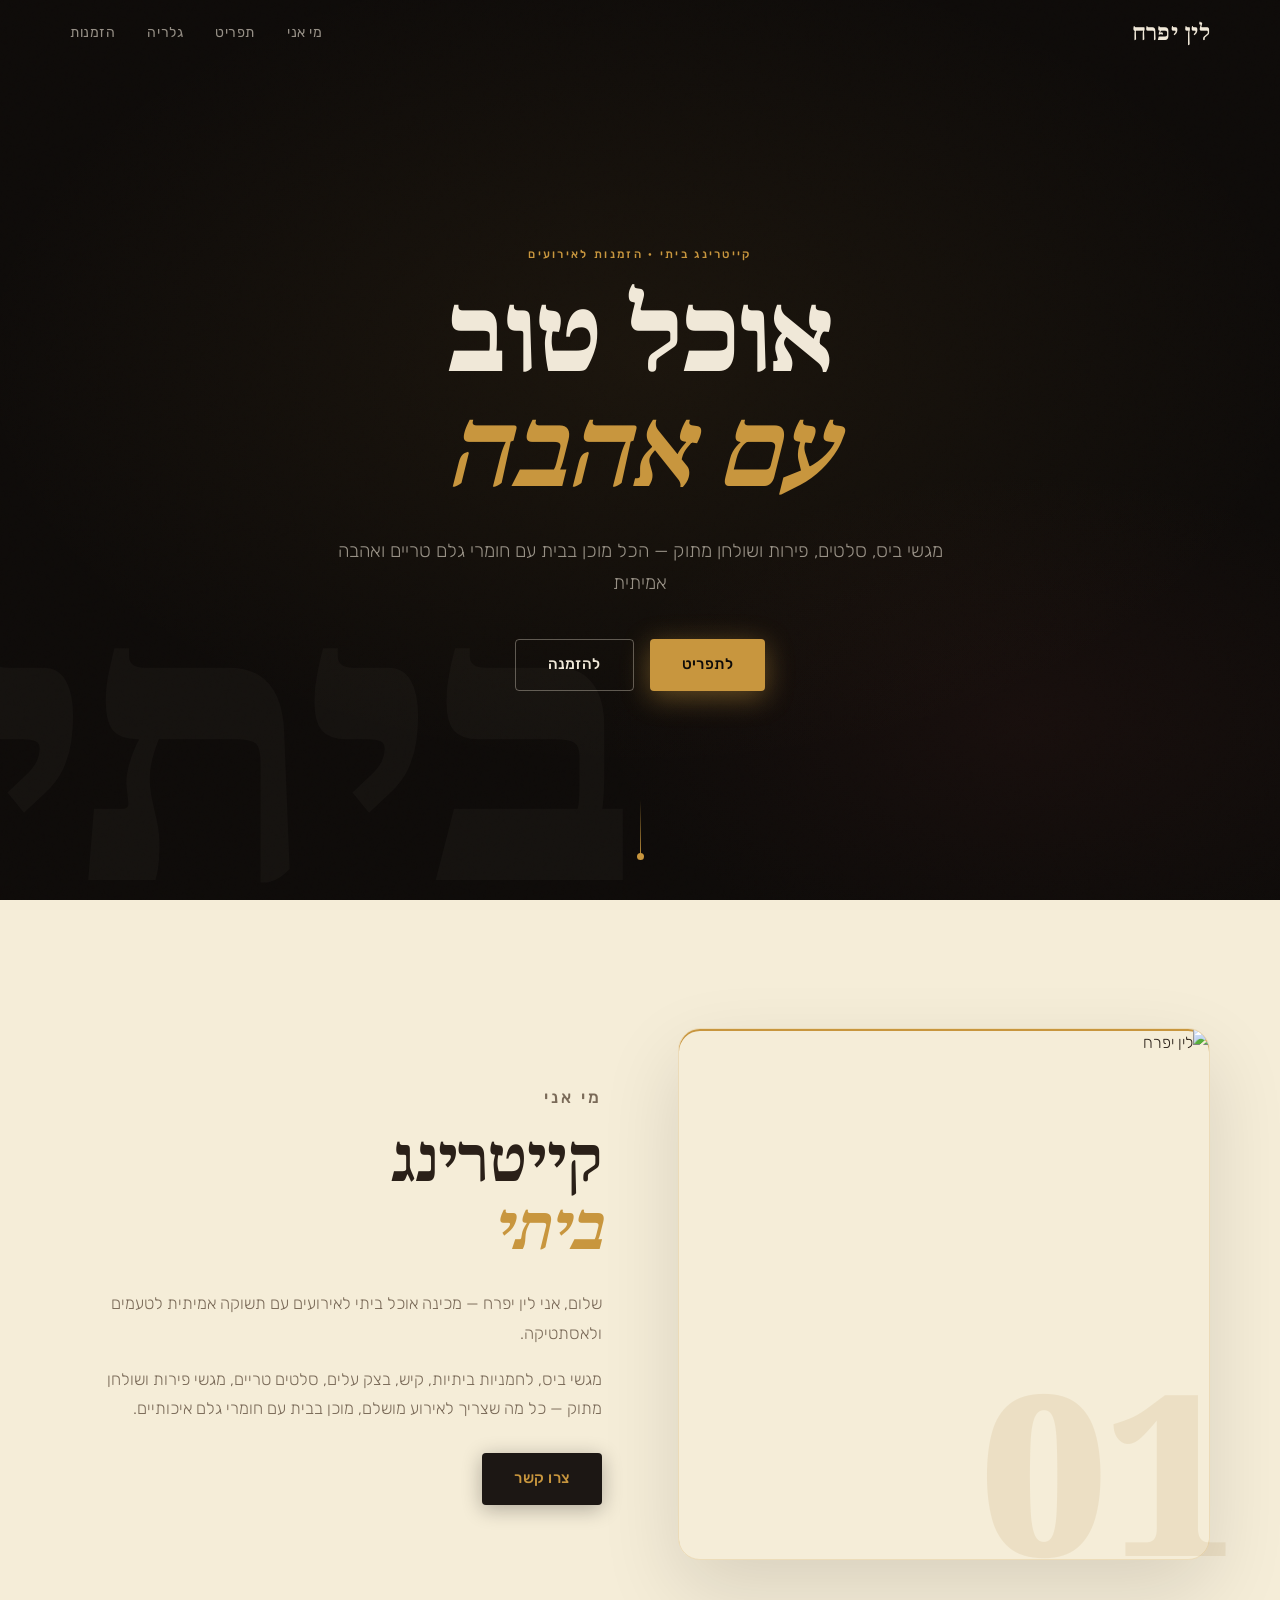
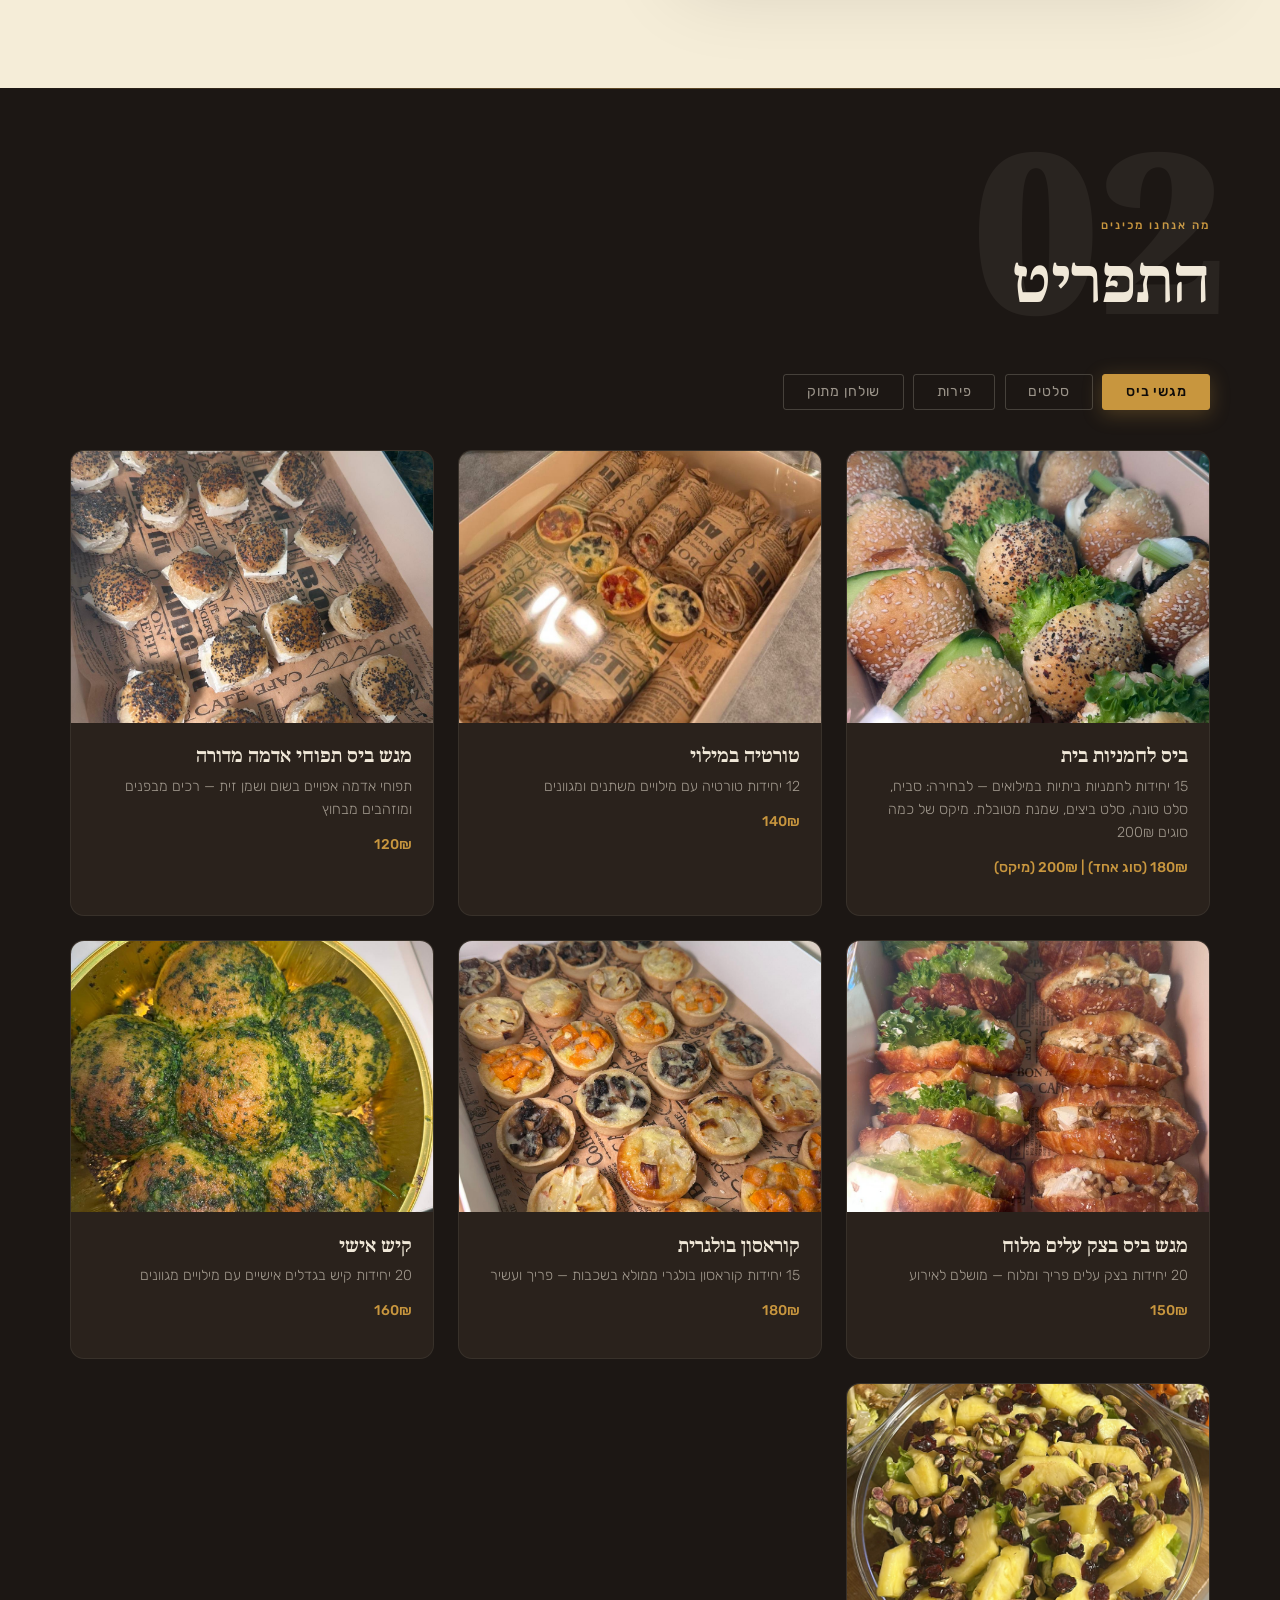
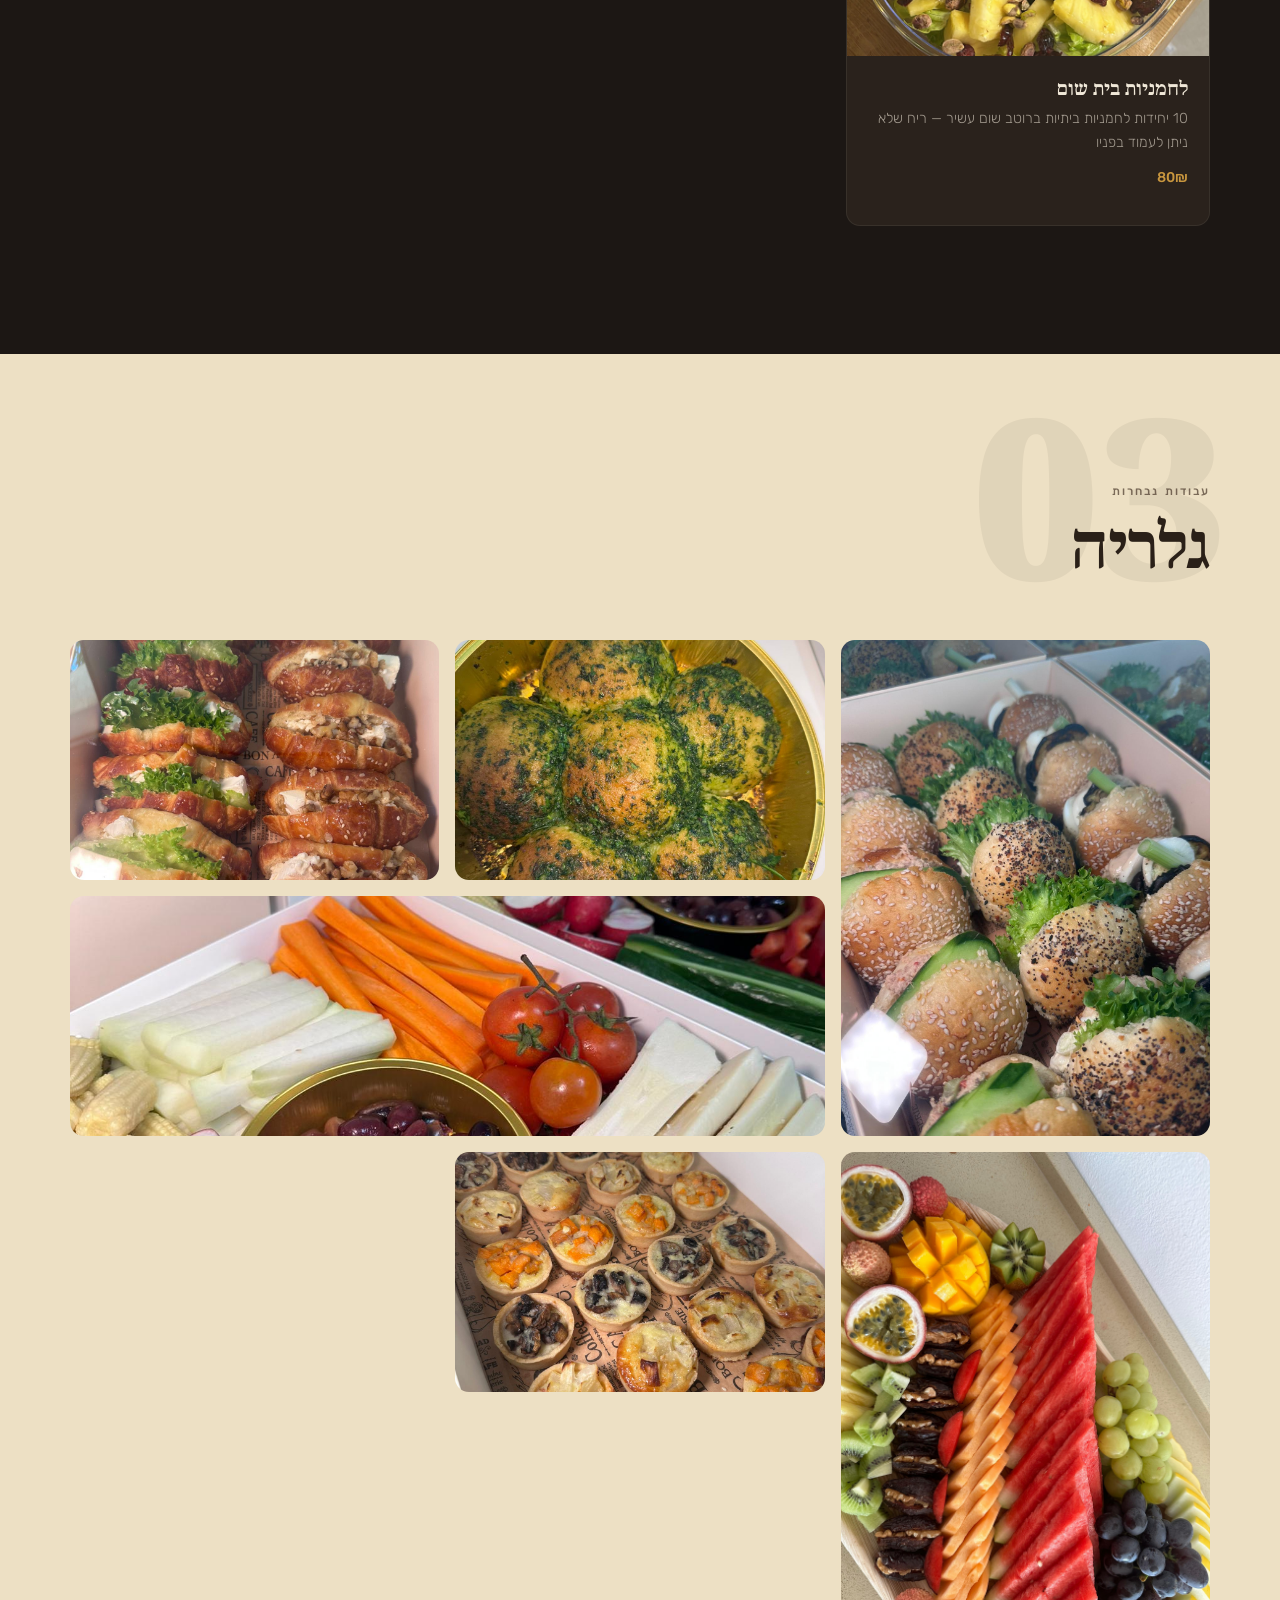
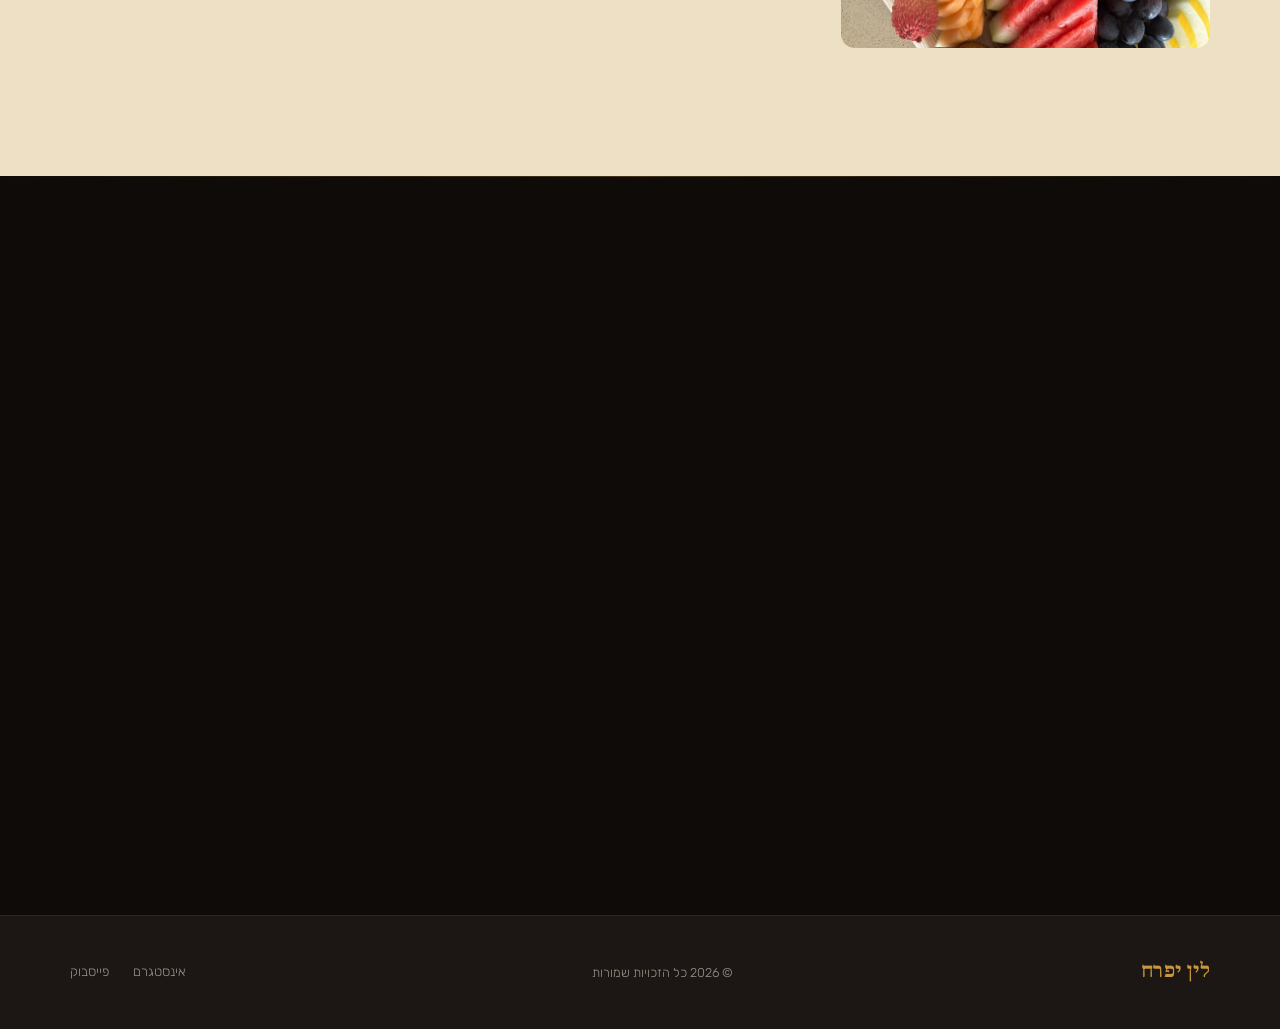
==== commit c2b7302d: "Update contact details, replace placeholder image, and refresh social links for updated branding." ====
--- a/index.html
+++ b/index.html
@@ -66,7 +66,7 @@
           <div class="about__visual" data-reveal>
             <div class="about__frame">
               <img
-                src="images/placeholder/product.svg"
+                src="https://scontent.ftlv6-1.fna.fbcdn.net/v/t39.30808-6/597805147_25386242827662707_1932348707719965591_n.jpg?_nc_cat=104&ccb=1-7&_nc_sid=1d70fc&_nc_ohc=plFIS3liUd8Q7kNvwFV8MUs&_nc_oc=AdosFWk6xKWJweHufqecWDUq0YrxdjgPL87eHCyzI5W39WiB7nwgkUppCEU0SYDXjws&_nc_zt=23&_nc_ht=scontent.ftlv6-1.fna&_nc_gid=8IXMVrHnoaup_E4t1KeEog&_nc_ss=7a3a8&oh=00_Af3xX-NRswZx1m6v0UvqDh3DtYdzi46Sw1UxWHUaIAZdbg&oe=69E5C130"
                 alt="לין יפרח"
                 loading="lazy"
                 width="420"
@@ -147,25 +147,30 @@
             <span class="deco-num deco-num--light" aria-hidden="true">04</span>
             <ul class="contact-list">
               <li>
-                <a href="tel:+972501234567">
+                <a href="tel:+972533396909">
                   <span class="contact-list__icon">☎</span>
-                  050-123-4567
-                </a>
-              </li>
-              <li>
-                <a href="https://wa.me/972501234567" target="_blank" rel="noopener noreferrer">
+                  053-3396909
+                </a>
+              </li>
+              <li>
+                <a href="https://wa.me/972533396909" target="_blank" rel="noopener noreferrer">
                   <span class="contact-list__icon">💬</span>
                   וואטסאפ
                 </a>
               </li>
               <li>
-                <a href="https://instagram.com/lin.sweets" target="_blank" rel="noopener noreferrer">
+                <a href="https://www.instagram.com/lin__ifrach" target="_blank" rel="noopener noreferrer">
                   <span class="contact-list__icon">◈</span>
-                  @lin.sweets
+                  @lin__ifrach
+                </a>
+              </li>
+              <li>
+                <a href="mailto:ifrach.lin@gmail.com">
+                  <span class="contact-list__icon">✉</span>
+                  ifrach.lin@gmail.com
                 </a>
               </li>
             </ul>
-            <p class="contact-area">אזור שירות: תל אביב והמרכז</p>
           </div>
           <form
             class="contact-form"
@@ -199,7 +204,7 @@
         <span class="footer__brand">לין יפרח</span>
         <p class="footer__copy">© <span id="footer-year"></span> כל הזכויות שמורות</p>
         <nav class="footer__links" aria-label="רשתות חברתיות">
-          <a href="https://instagram.com/lin.sweets" target="_blank" rel="noopener noreferrer">אינסטגרם</a>
+          <a href="https://www.instagram.com/lin__ifrach" target="_blank" rel="noopener noreferrer">אינסטגרם</a>
           <a href="#" target="_blank" rel="noopener noreferrer">פייסבוק</a>
         </nav>
       </div>
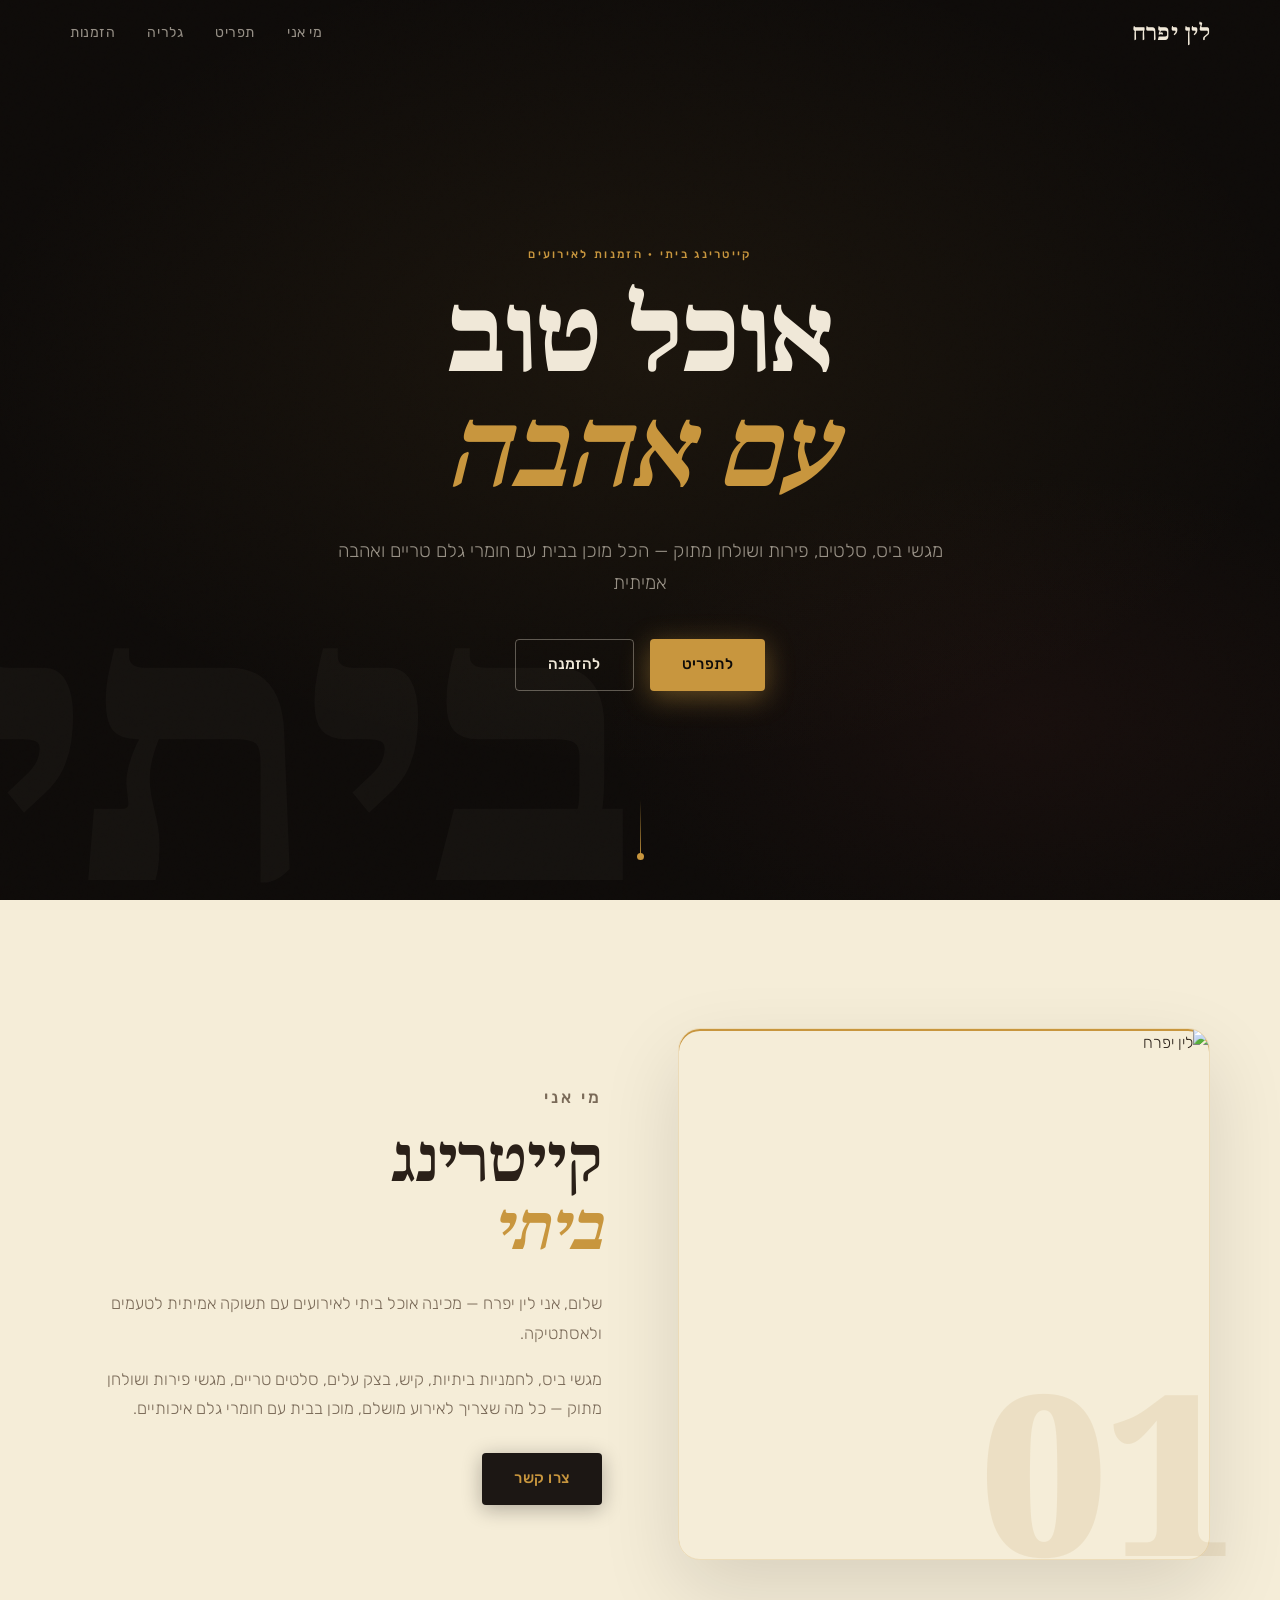
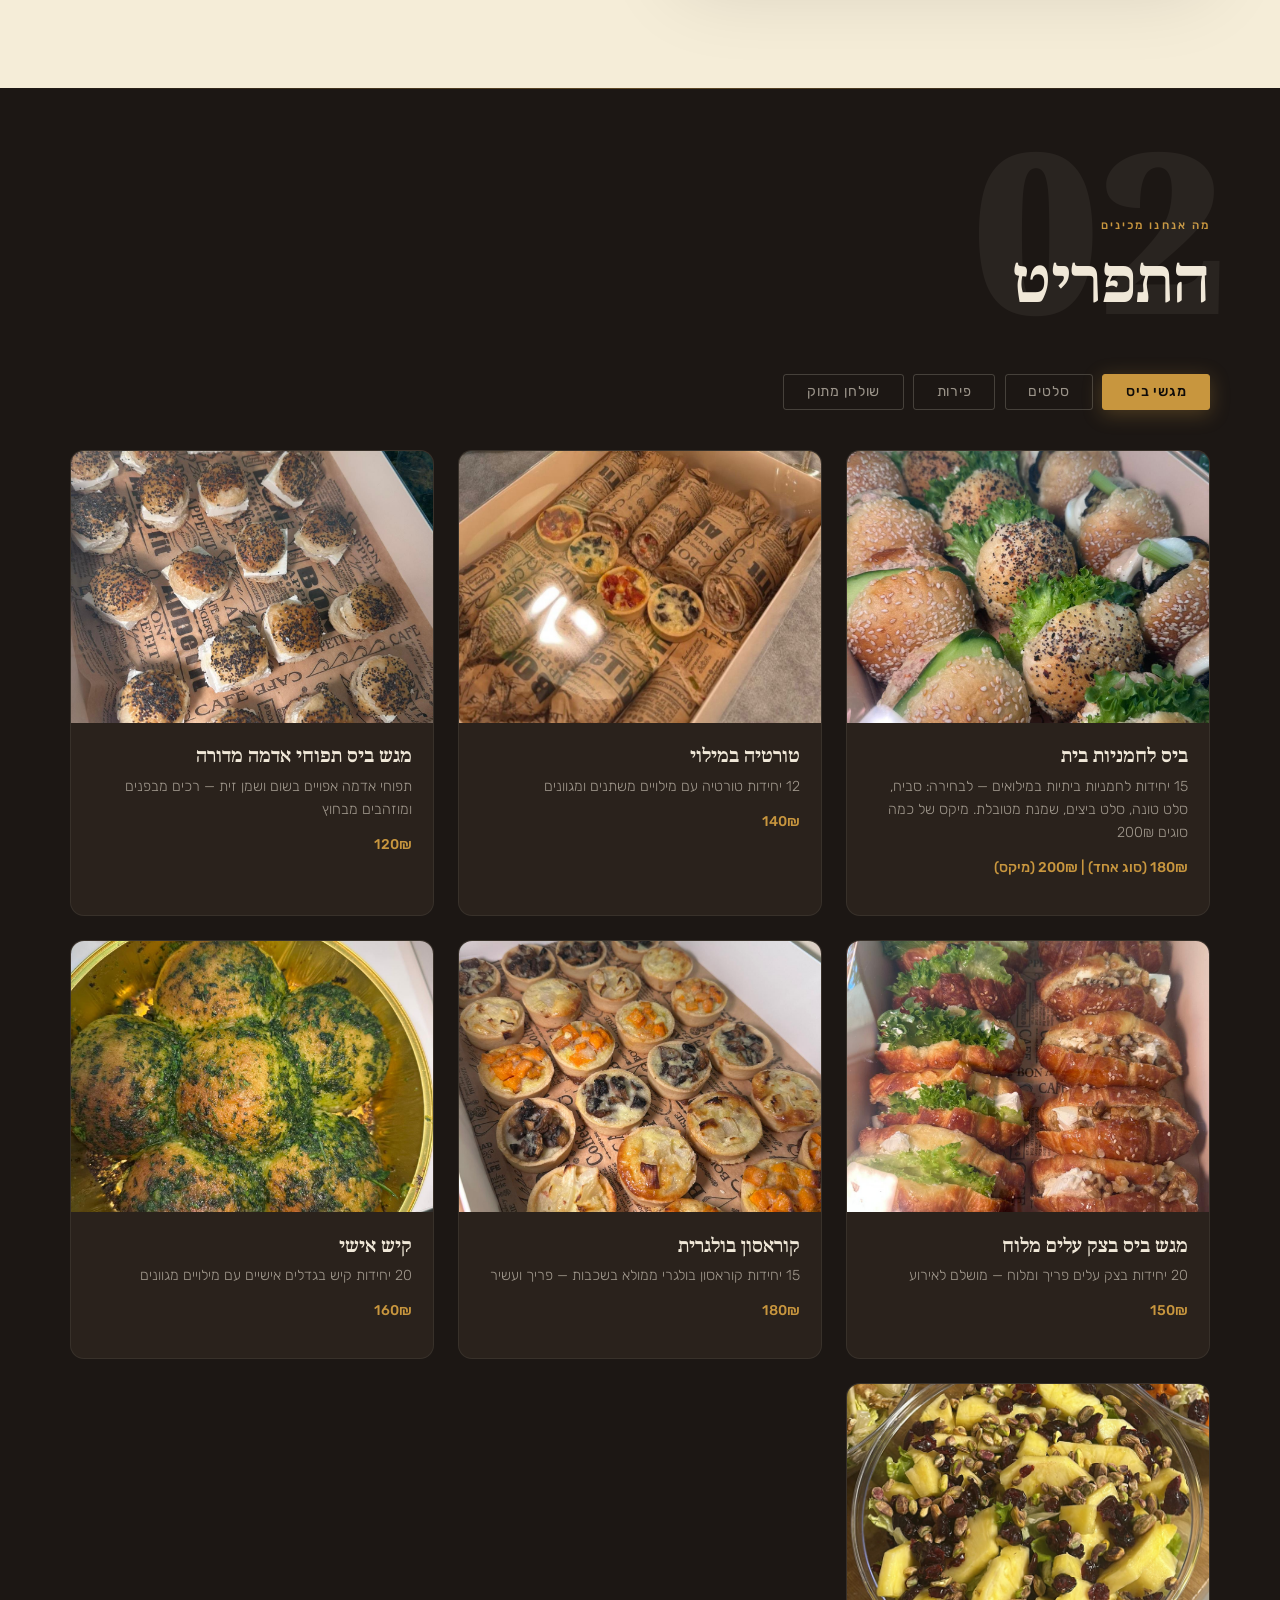
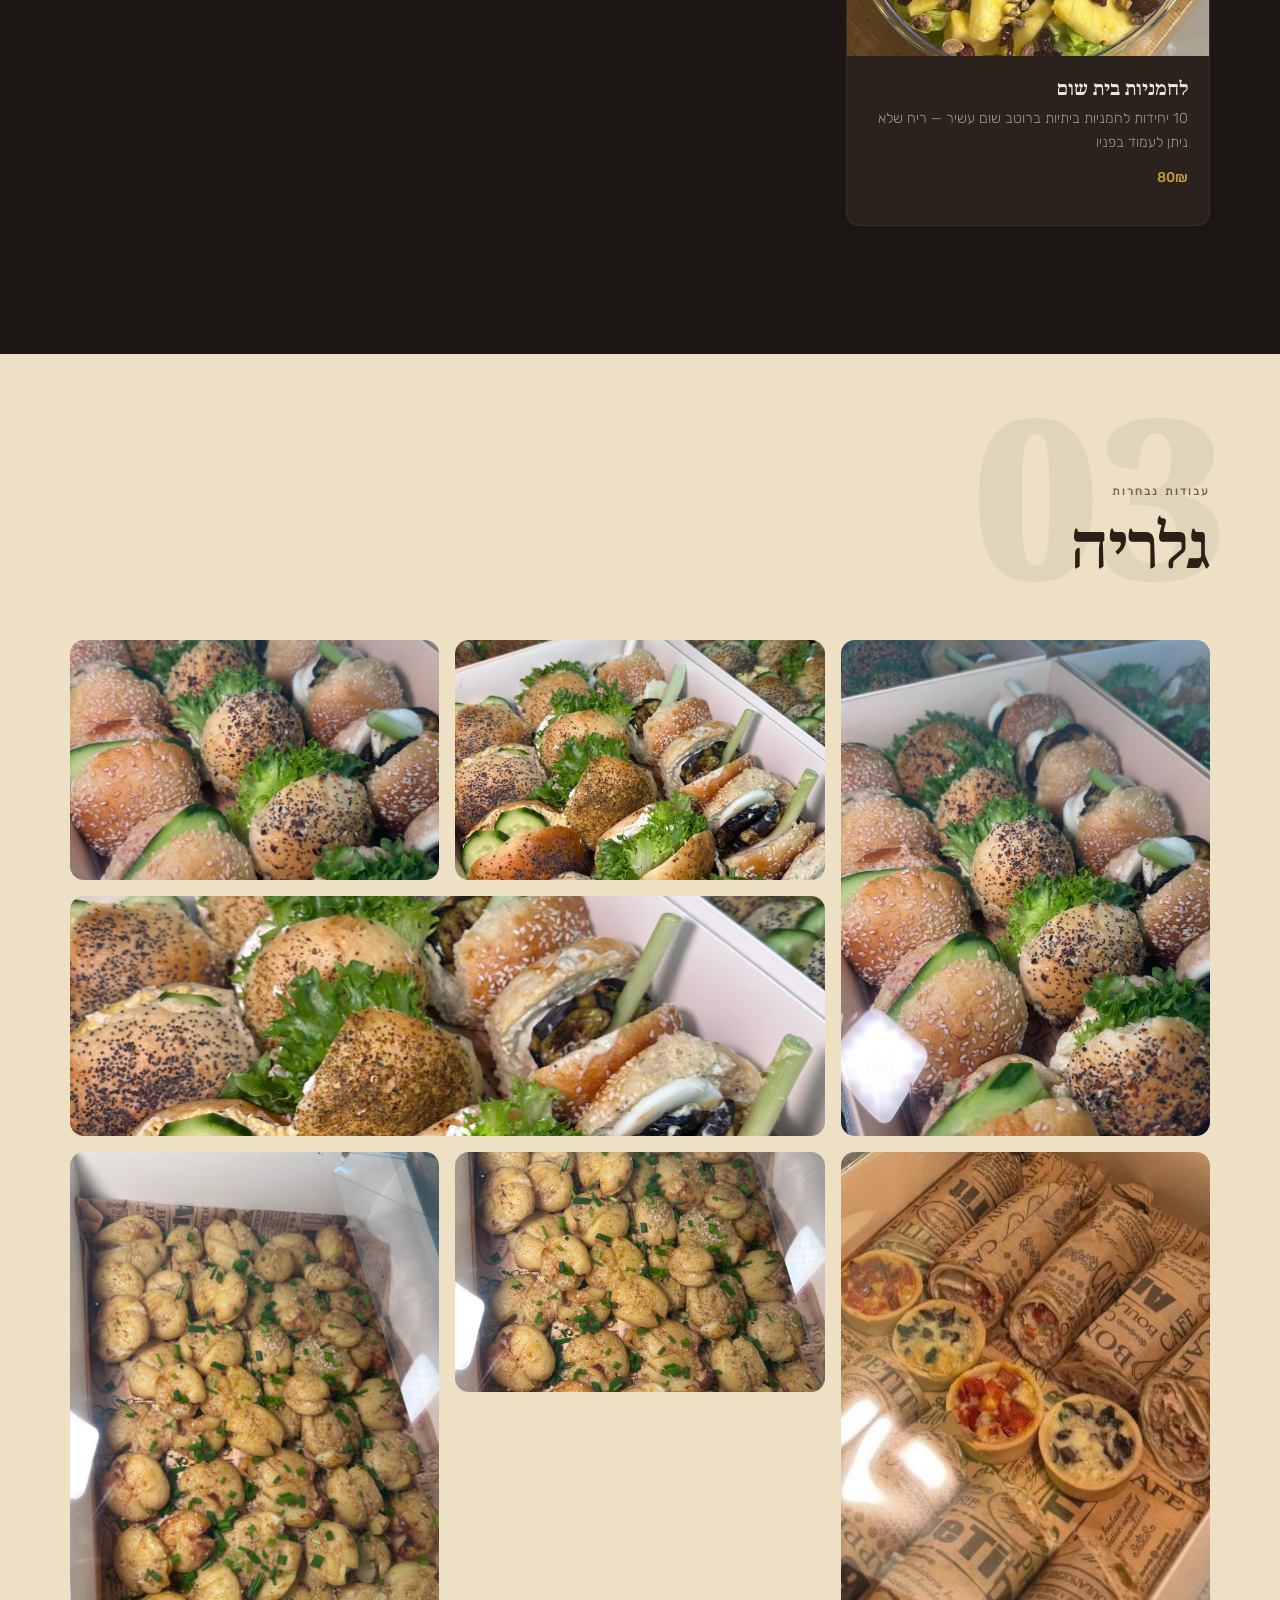
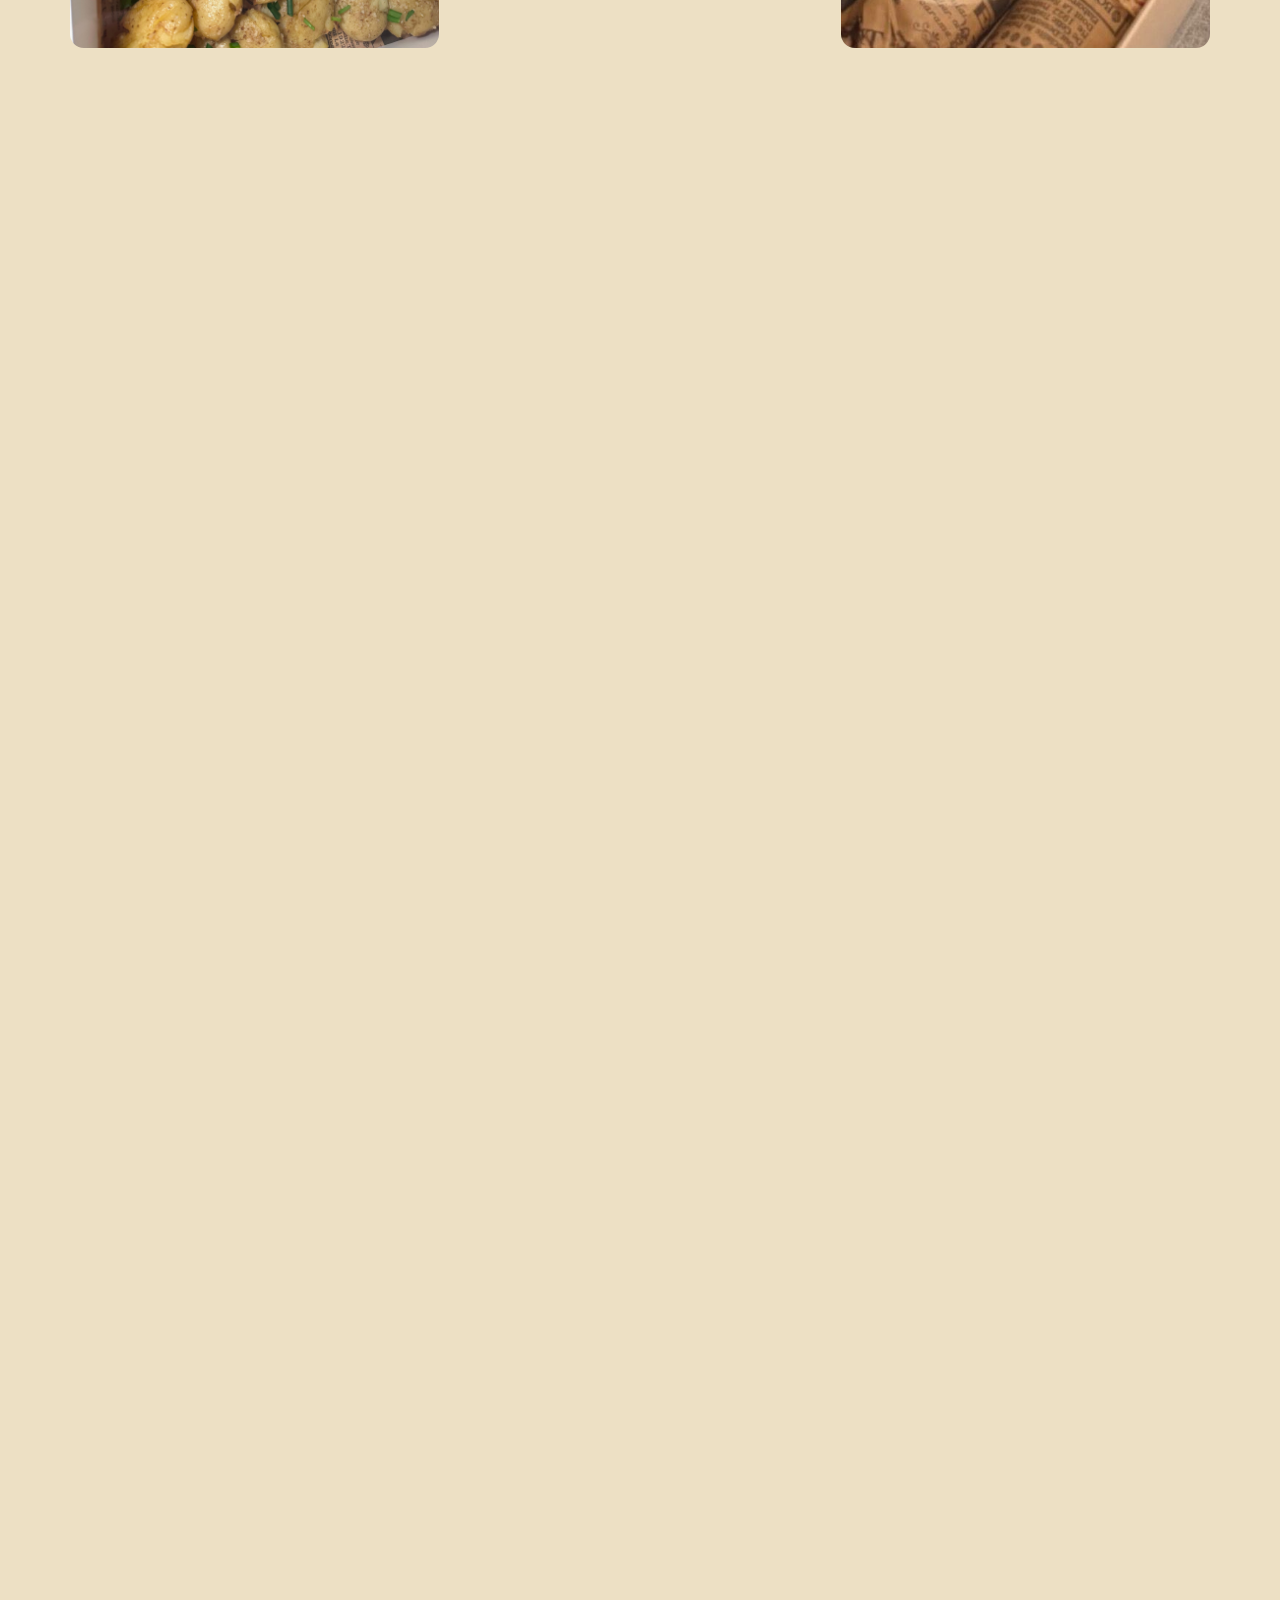
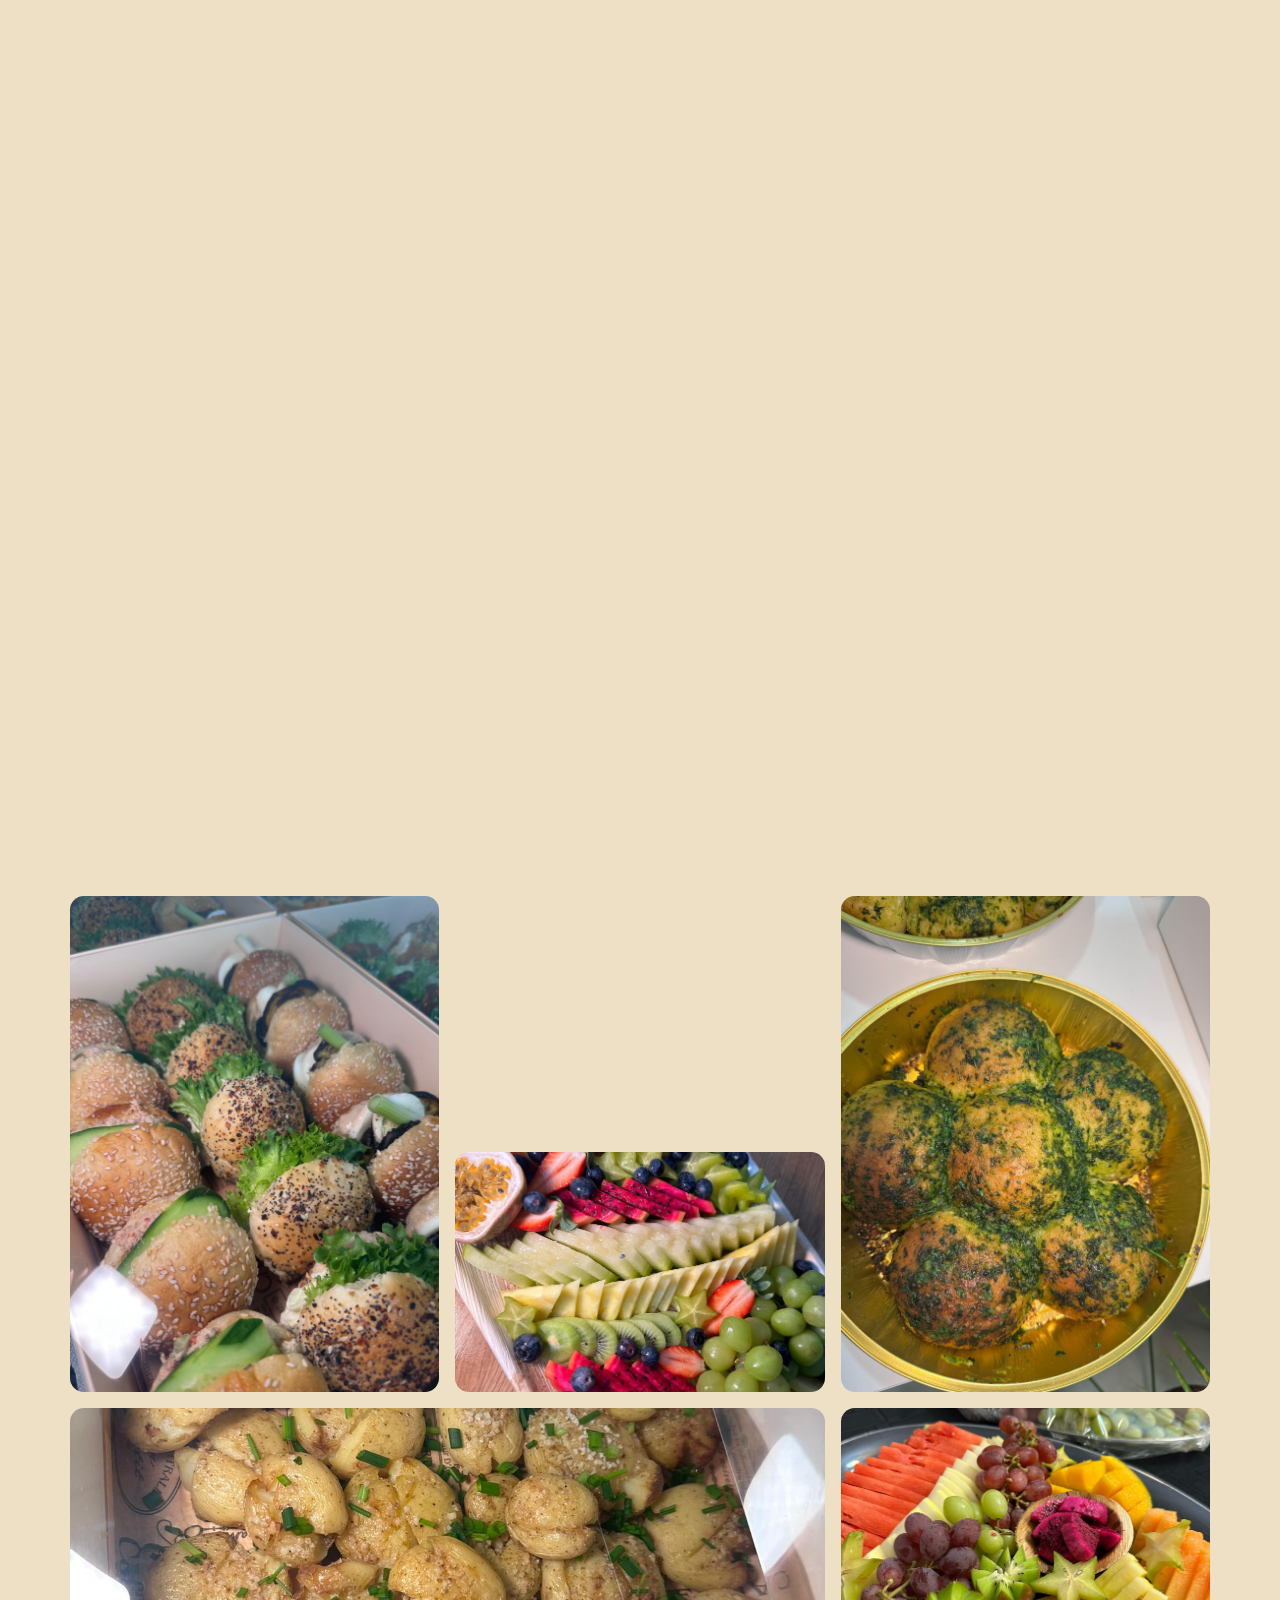
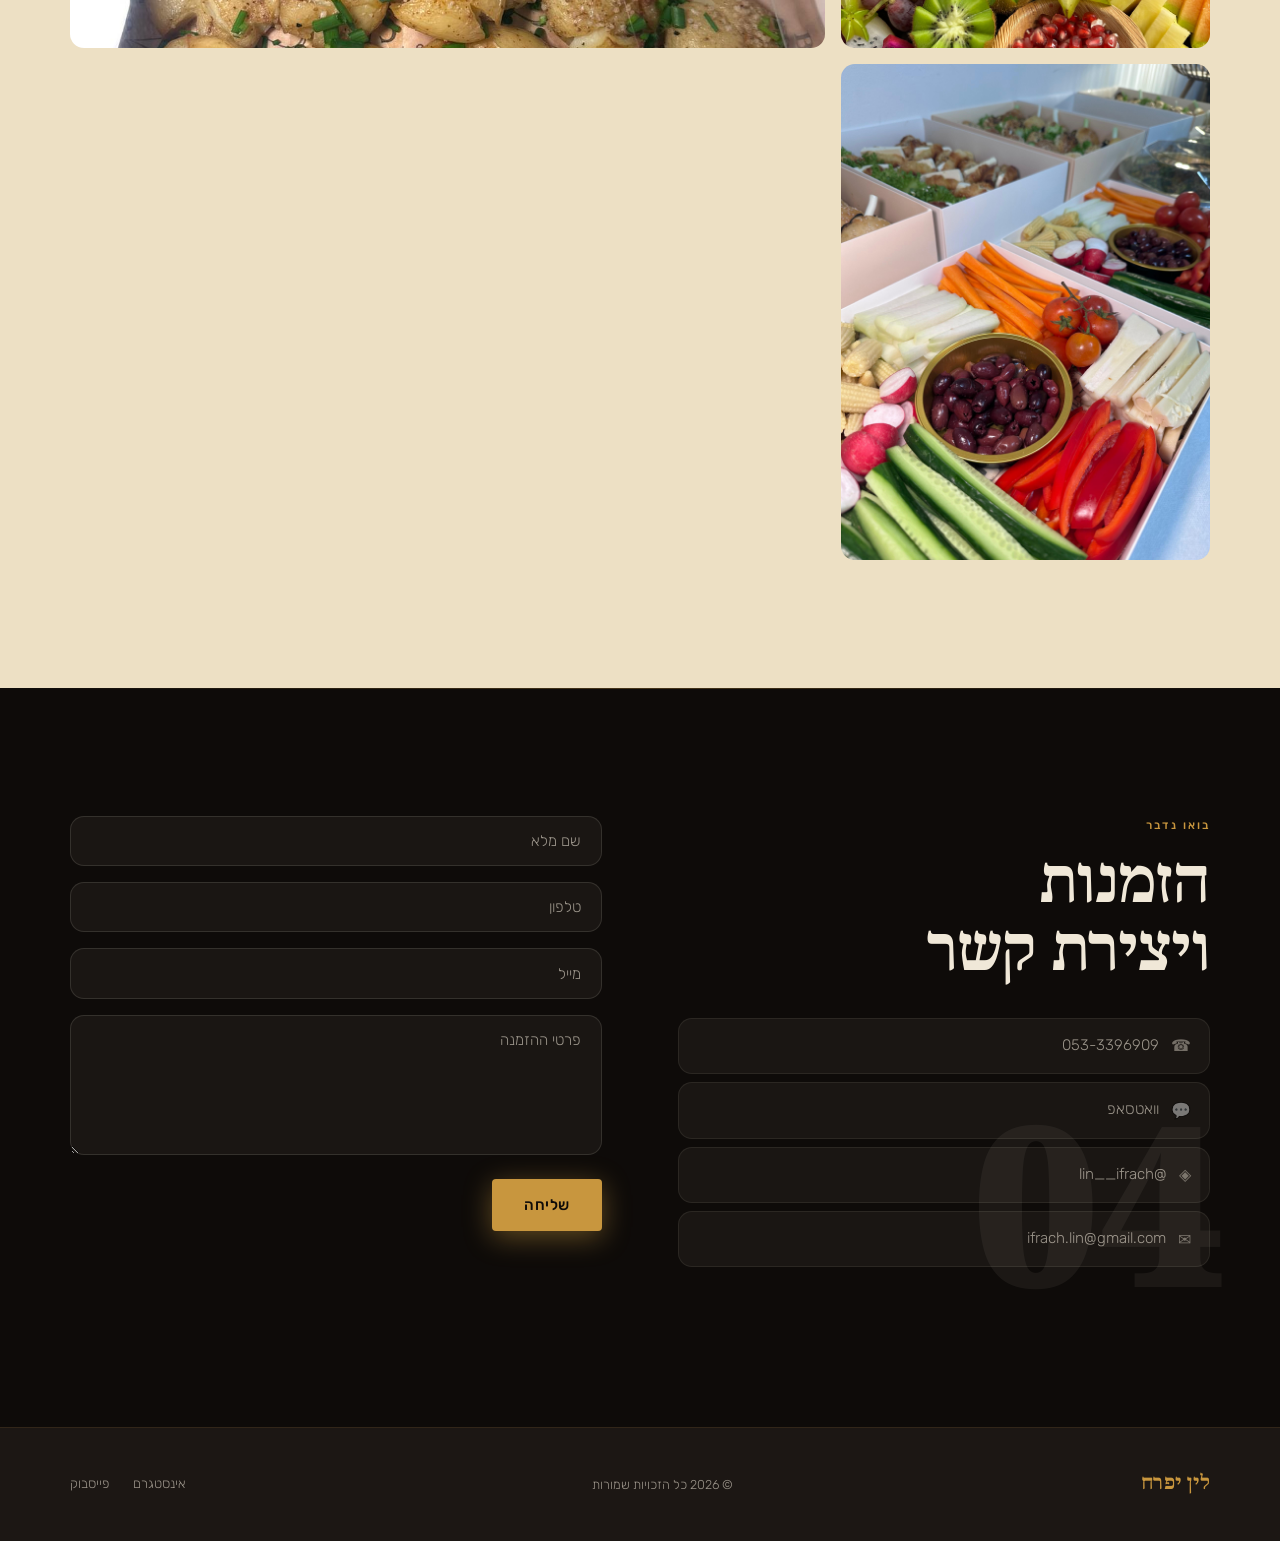
==== commit 39ec393e: "Integrate Google Sheets for menu data and Google Drive for gallery, implement dynamic loading with f" ====
--- a/index.html
+++ b/index.html
@@ -3,8 +3,57 @@
   <head>
     <meta charset="UTF-8" />
     <meta name="viewport" content="width=device-width, initial-scale=1.0" />
-    <meta name="description" content="לין יפרח — מגשי ביס, סלטים, מגשי פירות ושולחן מתוק. קייטרינג ביתי לאירועים בהזמנה אישית." />
+
+    <!-- ═══ Primary SEO ═══ -->
     <title>לין יפרח — קייטרינג ביתי לאירועים</title>
+    <meta name="description" content="לין יפרח — מגשי ביס, סלטים, מגשי פירות ושולחן מתוק. קייטרינג ביתי טרי ומוכן בהזמנה אישית לאירועים." />
+    <meta name="keywords" content="קייטרינג ביתי, מגשי ביס, לחמניות בית, קיש, בצק עלים, מגש פירות, שולחן מתוק, הזמנות אירועים, לין יפרח" />
+    <meta name="author" content="לין יפרח" />
+    <meta name="robots" content="index, follow" />
+    <link rel="canonical" href="https://meifif.github.io/lin-sweets/" />
+
+    <!-- ═══ Open Graph (Facebook / WhatsApp / LinkedIn) ═══ -->
+    <meta property="og:type" content="website" />
+    <meta property="og:locale" content="he_IL" />
+    <meta property="og:site_name" content="לין יפרח" />
+    <meta property="og:url" content="https://meifif.github.io/lin-sweets/" />
+    <meta property="og:title" content="לין יפרח — קייטרינג ביתי לאירועים" />
+    <meta property="og:description" content="מגשי ביס, סלטים, פירות ושולחן מתוק — הכל מוכן בבית עם חומרי גלם טריים ואהבה אמיתית." />
+    <meta property="og:image" content="https://meifif.github.io/lin-sweets/images/menu/rolls.jpg" />
+    <meta property="og:image:width" content="1200" />
+    <meta property="og:image:height" content="630" />
+    <meta property="og:image:alt" content="ביס לחמניות בית — לין יפרח קייטרינג" />
+
+    <!-- ═══ Twitter / X Card ═══ -->
+    <meta name="twitter:card" content="summary_large_image" />
+    <meta name="twitter:title" content="לין יפרח — קייטרינג ביתי לאירועים" />
+    <meta name="twitter:description" content="מגשי ביס, סלטים, פירות ושולחן מתוק — הכל מוכן בבית עם חומרי גלם טריים." />
+    <meta name="twitter:image" content="https://meifif.github.io/lin-sweets/images/menu/rolls.jpg" />
+
+    <!-- ═══ Structured Data (LocalBusiness) ═══ -->
+    <script type="application/ld+json">
+    {
+      "@context": "https://schema.org",
+      "@type": "FoodEstablishment",
+      "name": "לין יפרח — קייטרינג ביתי",
+      "description": "מגשי ביס, סלטים, מגשי פירות ושולחן מתוק — קייטרינג ביתי לאירועים בהזמנה אישית.",
+      "url": "https://meifif.github.io/lin-sweets/",
+      "telephone": "+972-53-3396909",
+      "email": "ifrach.lin@gmail.com",
+      "image": "https://meifif.github.io/lin-sweets/images/menu/rolls.jpg",
+      "servesCuisine": "Israeli",
+      "priceRange": "₪₪",
+      "sameAs": [
+        "https://www.instagram.com/lin__ifrach"
+      ]
+    }
+    </script>
+
+    <!-- ═══ Favicon ═══ -->
+    <link rel="icon" type="image/svg+xml" href="images/favicon.svg" />
+    <link rel="apple-touch-icon" href="images/favicon.svg" />
+
+    <!-- ═══ Fonts ═══ -->
     <link rel="preconnect" href="https://fonts.googleapis.com" />
     <link rel="preconnect" href="https://fonts.gstatic.com" crossorigin />
     <link
@@ -109,32 +158,7 @@
             <h2>גלריה</h2>
             <span class="deco-num deco-num--dark" aria-hidden="true">03</span>
           </header>
-          <div class="gallery-mosaic">
-            <figure class="gal-item gal-item--tall" data-reveal>
-              <div class="gal-img"><img src="images/menu/rolls.jpg" alt="ביס לחמניות בית" loading="lazy"></div>
-              <figcaption>ביס לחמניות בית</figcaption>
-            </figure>
-            <figure class="gal-item" data-reveal>
-              <div class="gal-img"><img src="images/menu/quiche.jpg" alt="קיש אישי" loading="lazy"></div>
-              <figcaption>קיש אישי</figcaption>
-            </figure>
-            <figure class="gal-item" data-reveal>
-              <div class="gal-img"><img src="images/menu/puff-pastry.jpg" alt="בצק עלים מלוח" loading="lazy"></div>
-              <figcaption>בצק עלים מלוח</figcaption>
-            </figure>
-            <figure class="gal-item gal-item--wide" data-reveal>
-              <div class="gal-img"><img src="images/menu/vegetables.jpg" alt="מגש ירקות" loading="lazy"></div>
-              <figcaption>מגש ירקות</figcaption>
-            </figure>
-            <figure class="gal-item gal-item--tall" data-reveal>
-              <div class="gal-img"><img src="images/menu/fruits.jpg" alt="מגש פירות" loading="lazy"></div>
-              <figcaption>מגש פירות</figcaption>
-            </figure>
-            <figure class="gal-item" data-reveal>
-              <div class="gal-img"><img src="images/menu/croissant.jpg" alt="קוראסון בולגרית" loading="lazy"></div>
-              <figcaption>קוראסון בולגרית</figcaption>
-            </figure>
-          </div>
+          <div class="gallery-mosaic"></div>
         </div>
       </section>
 
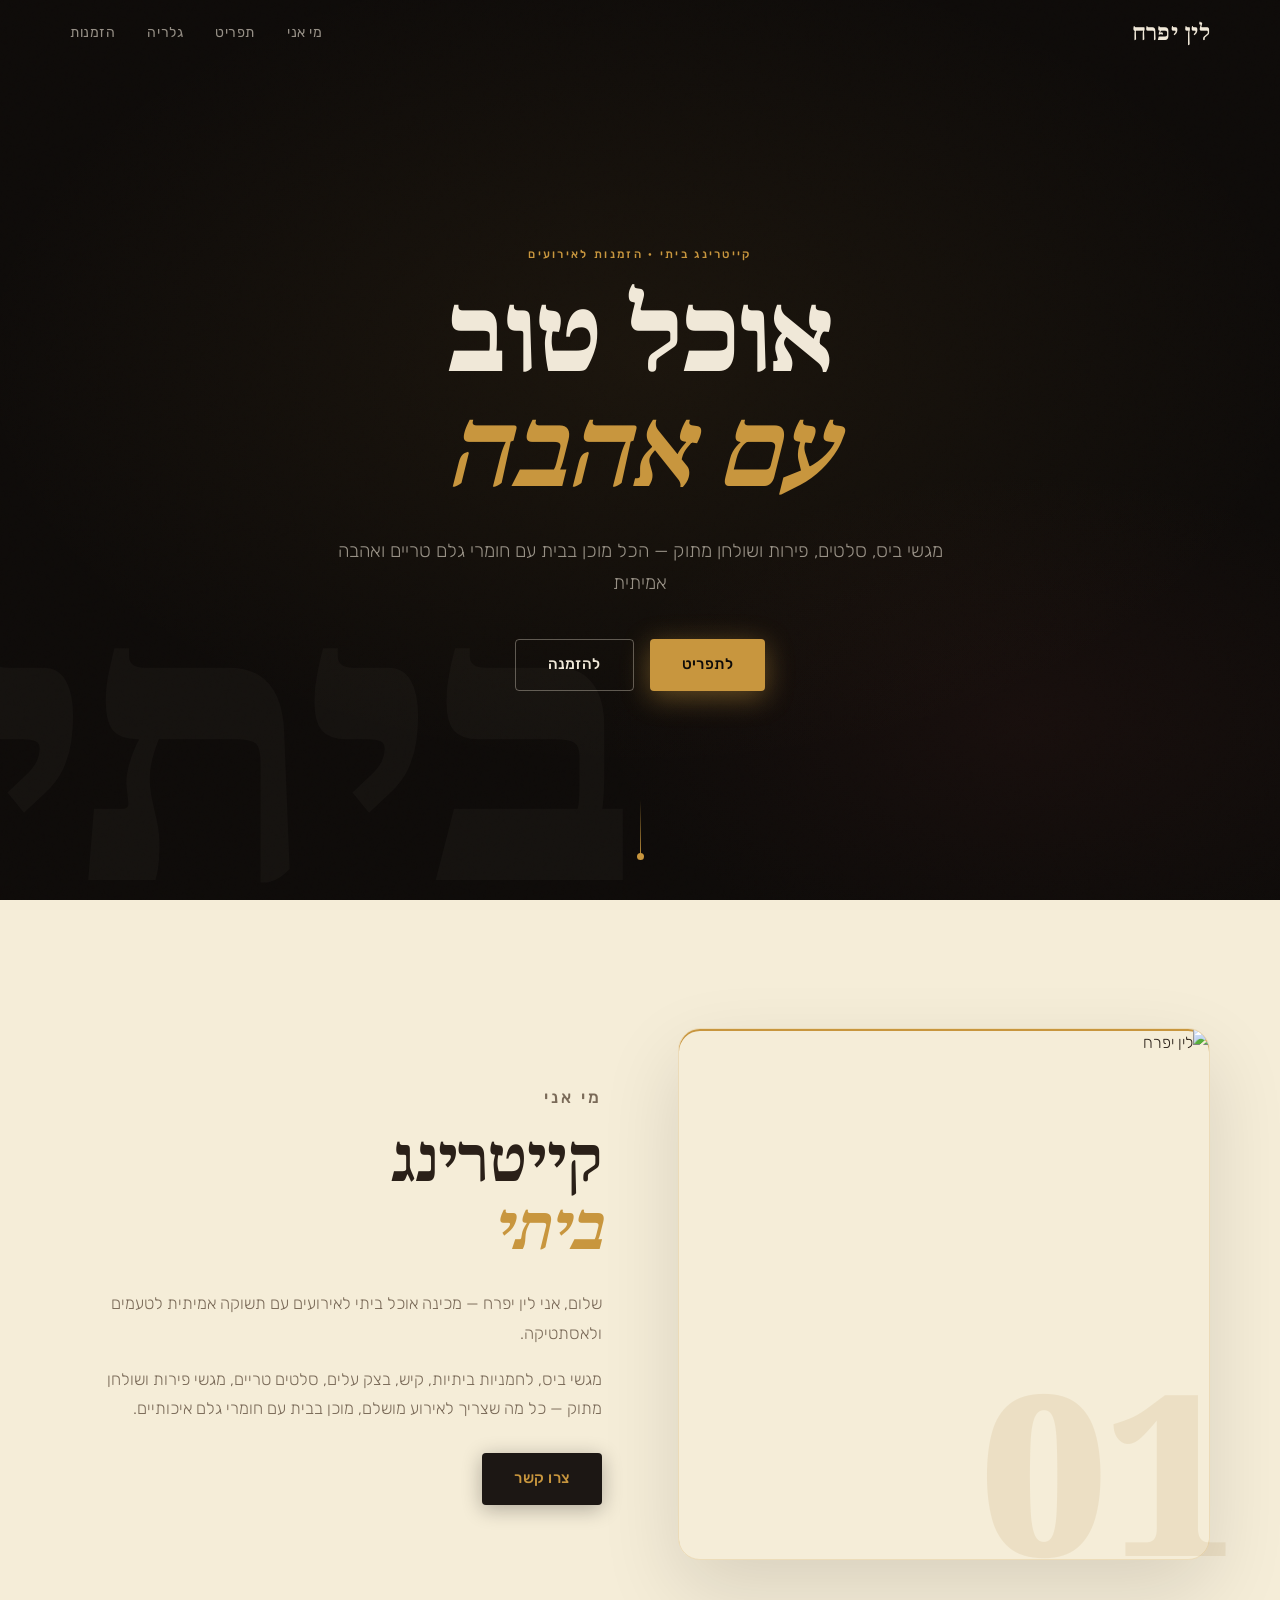
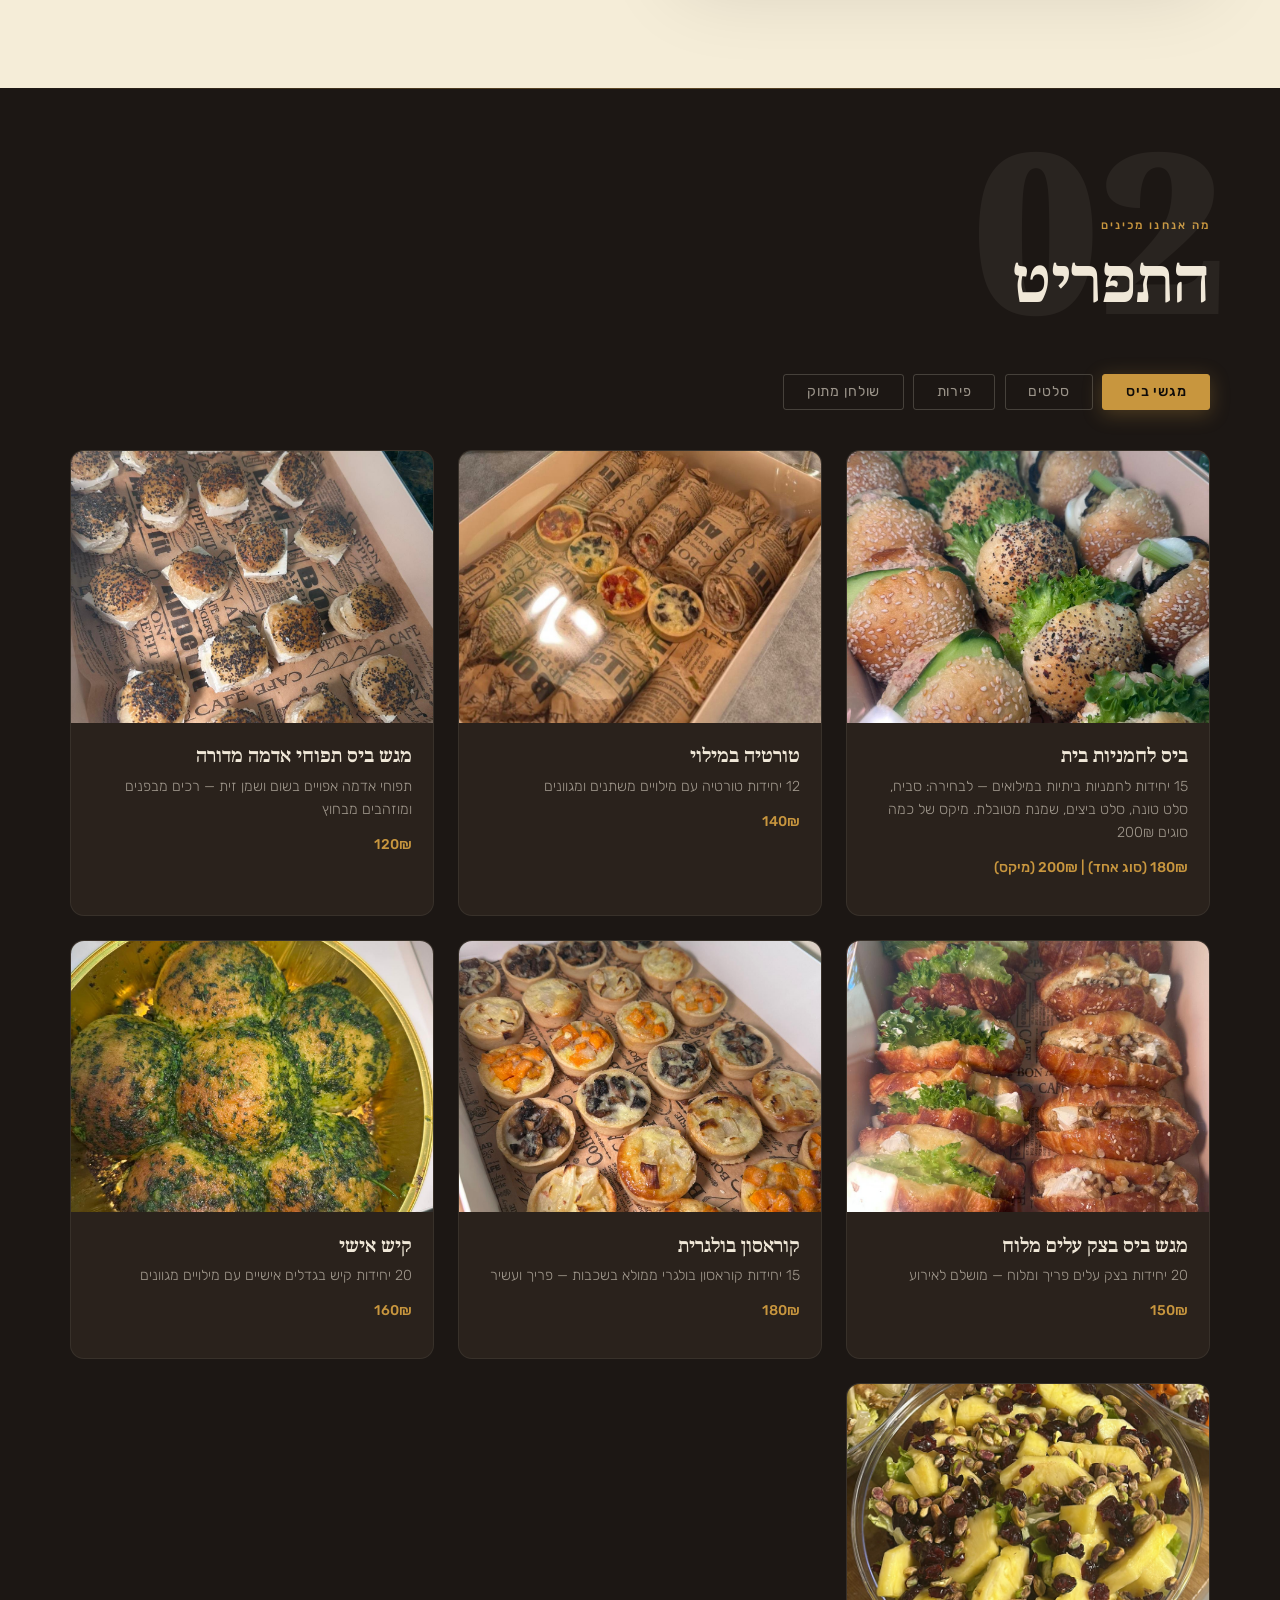
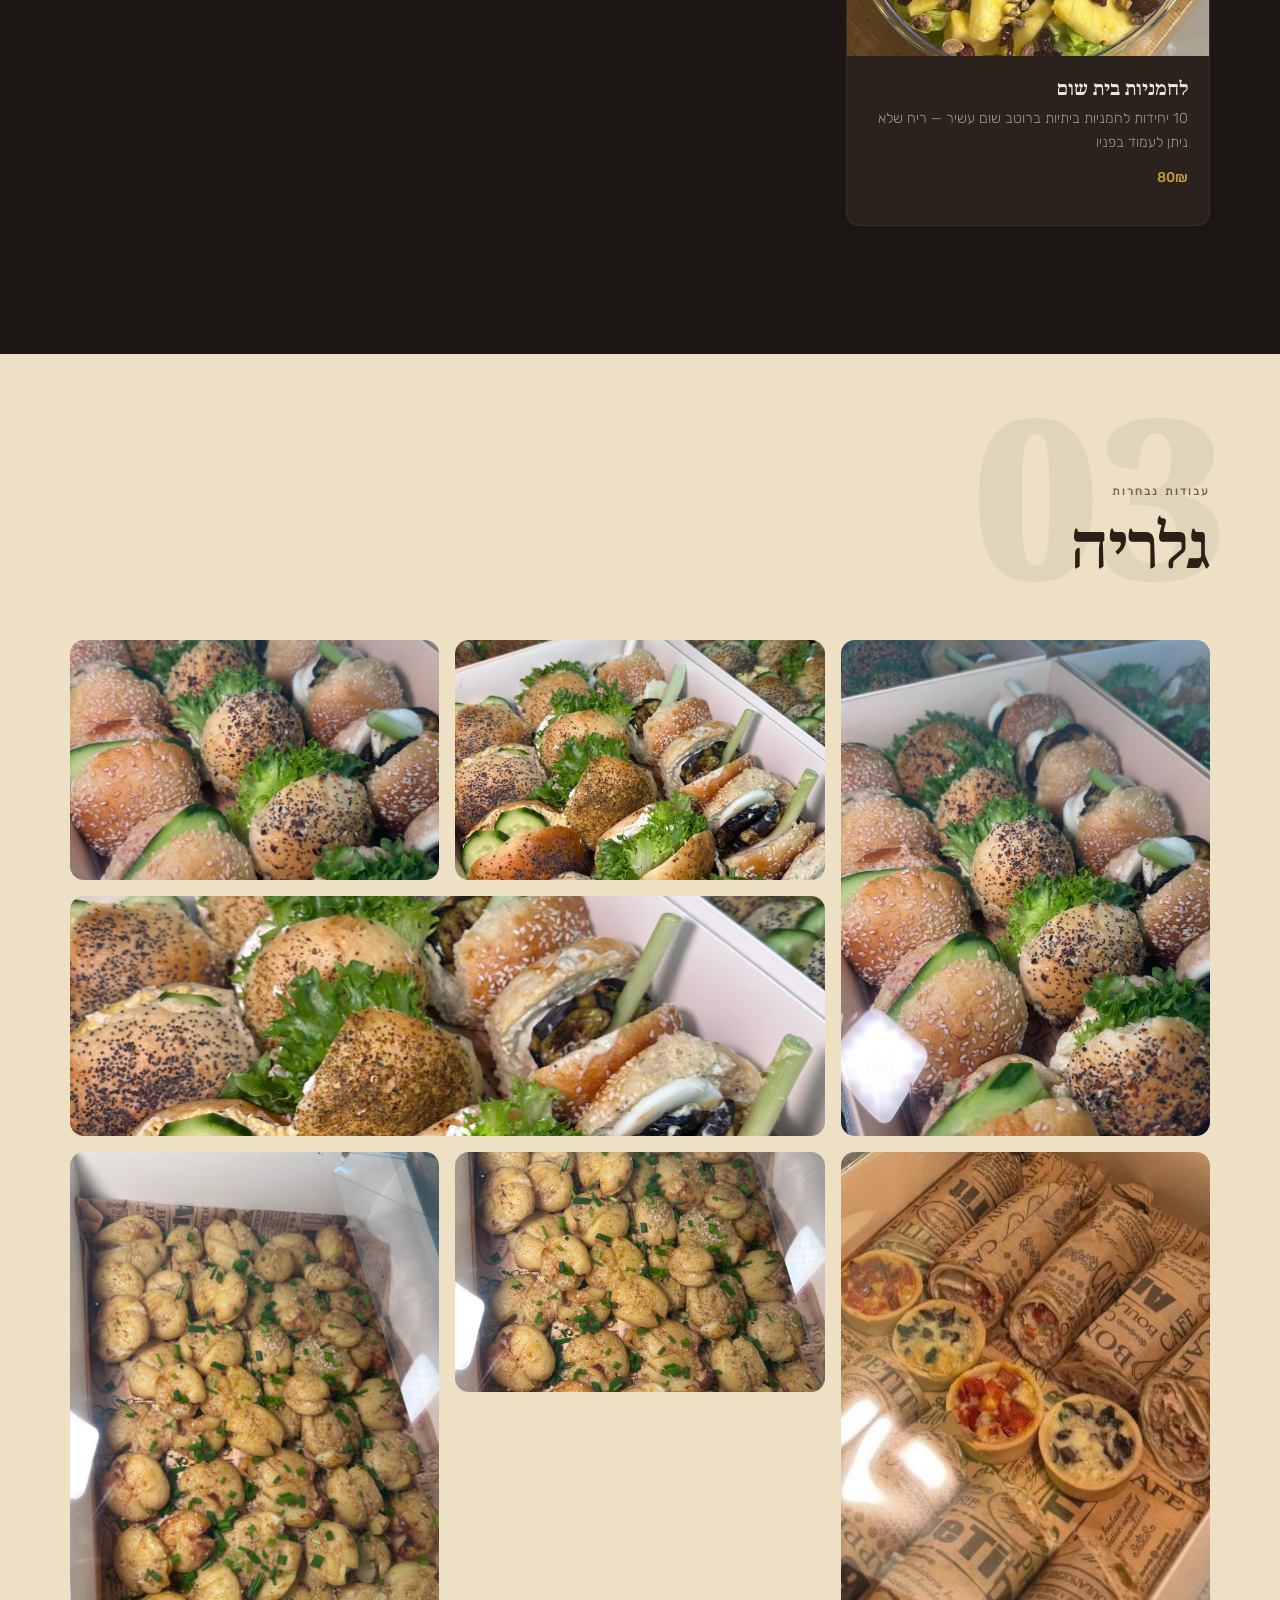
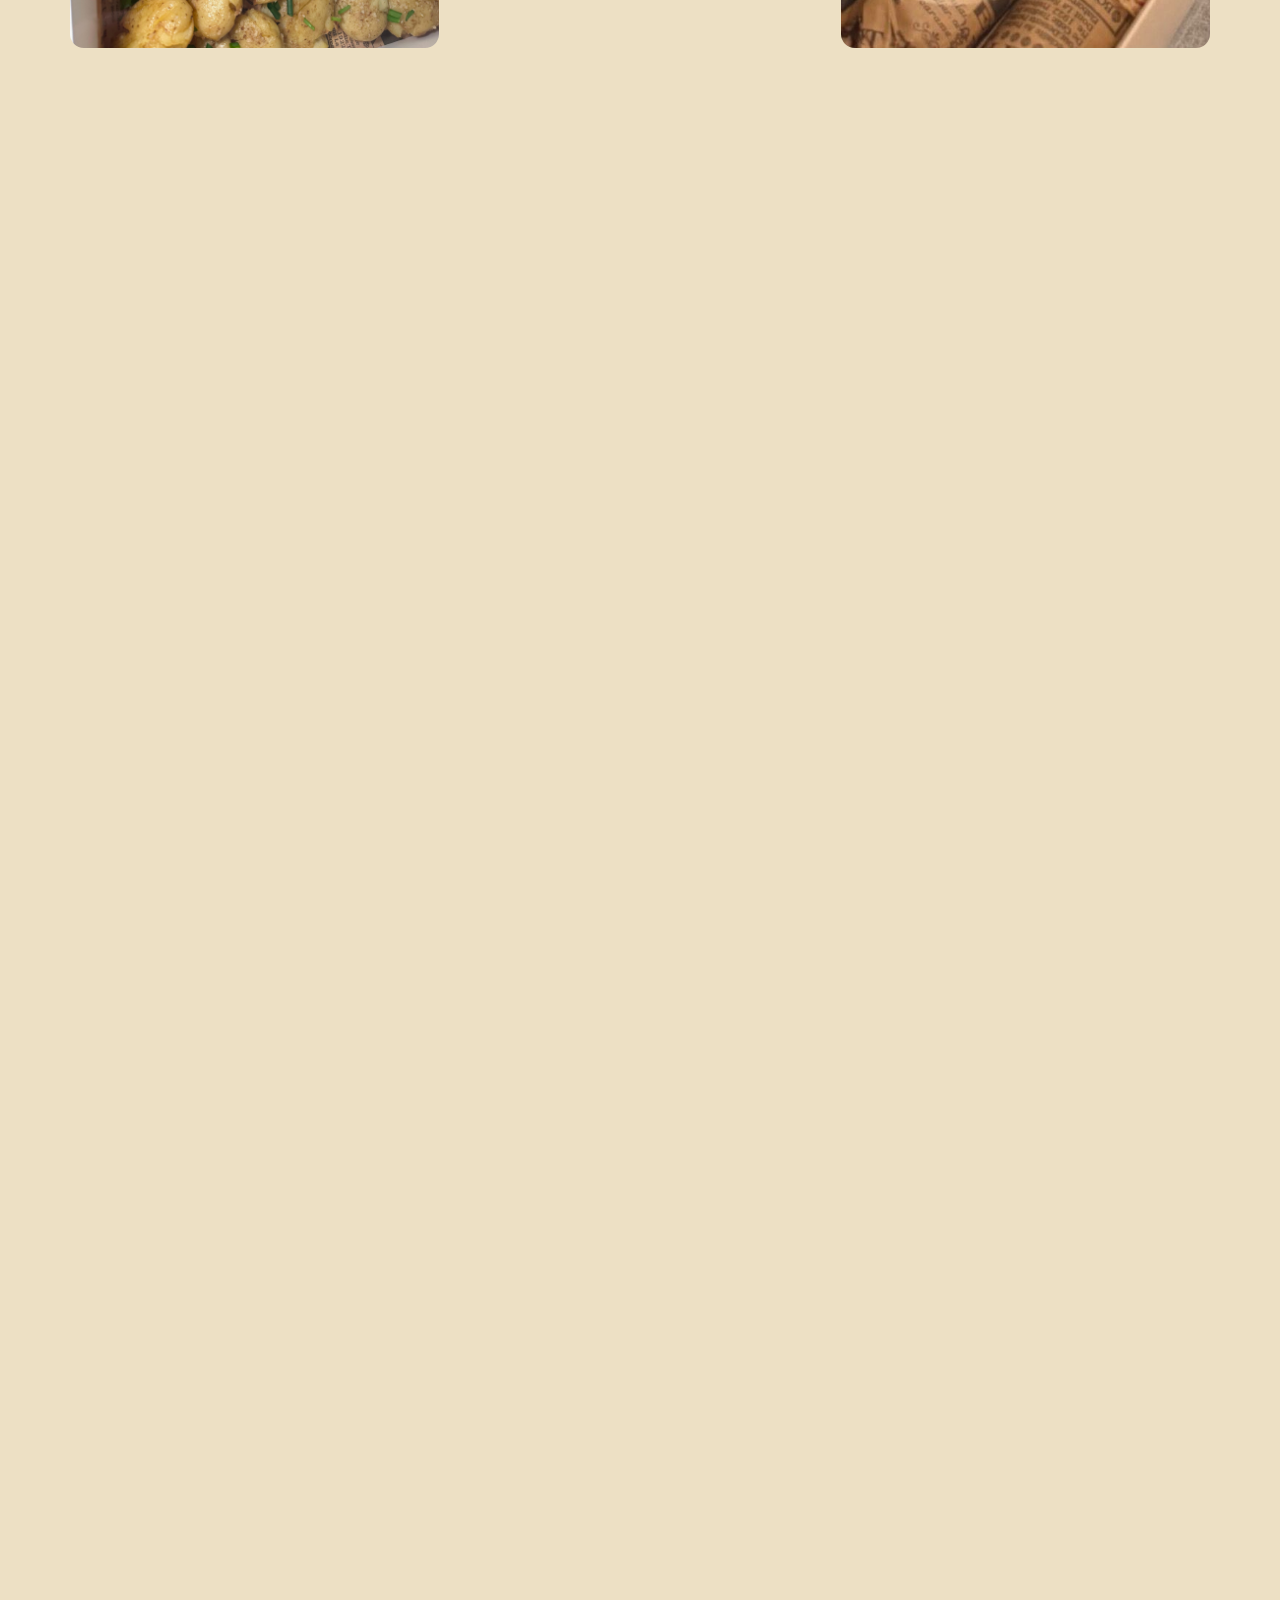
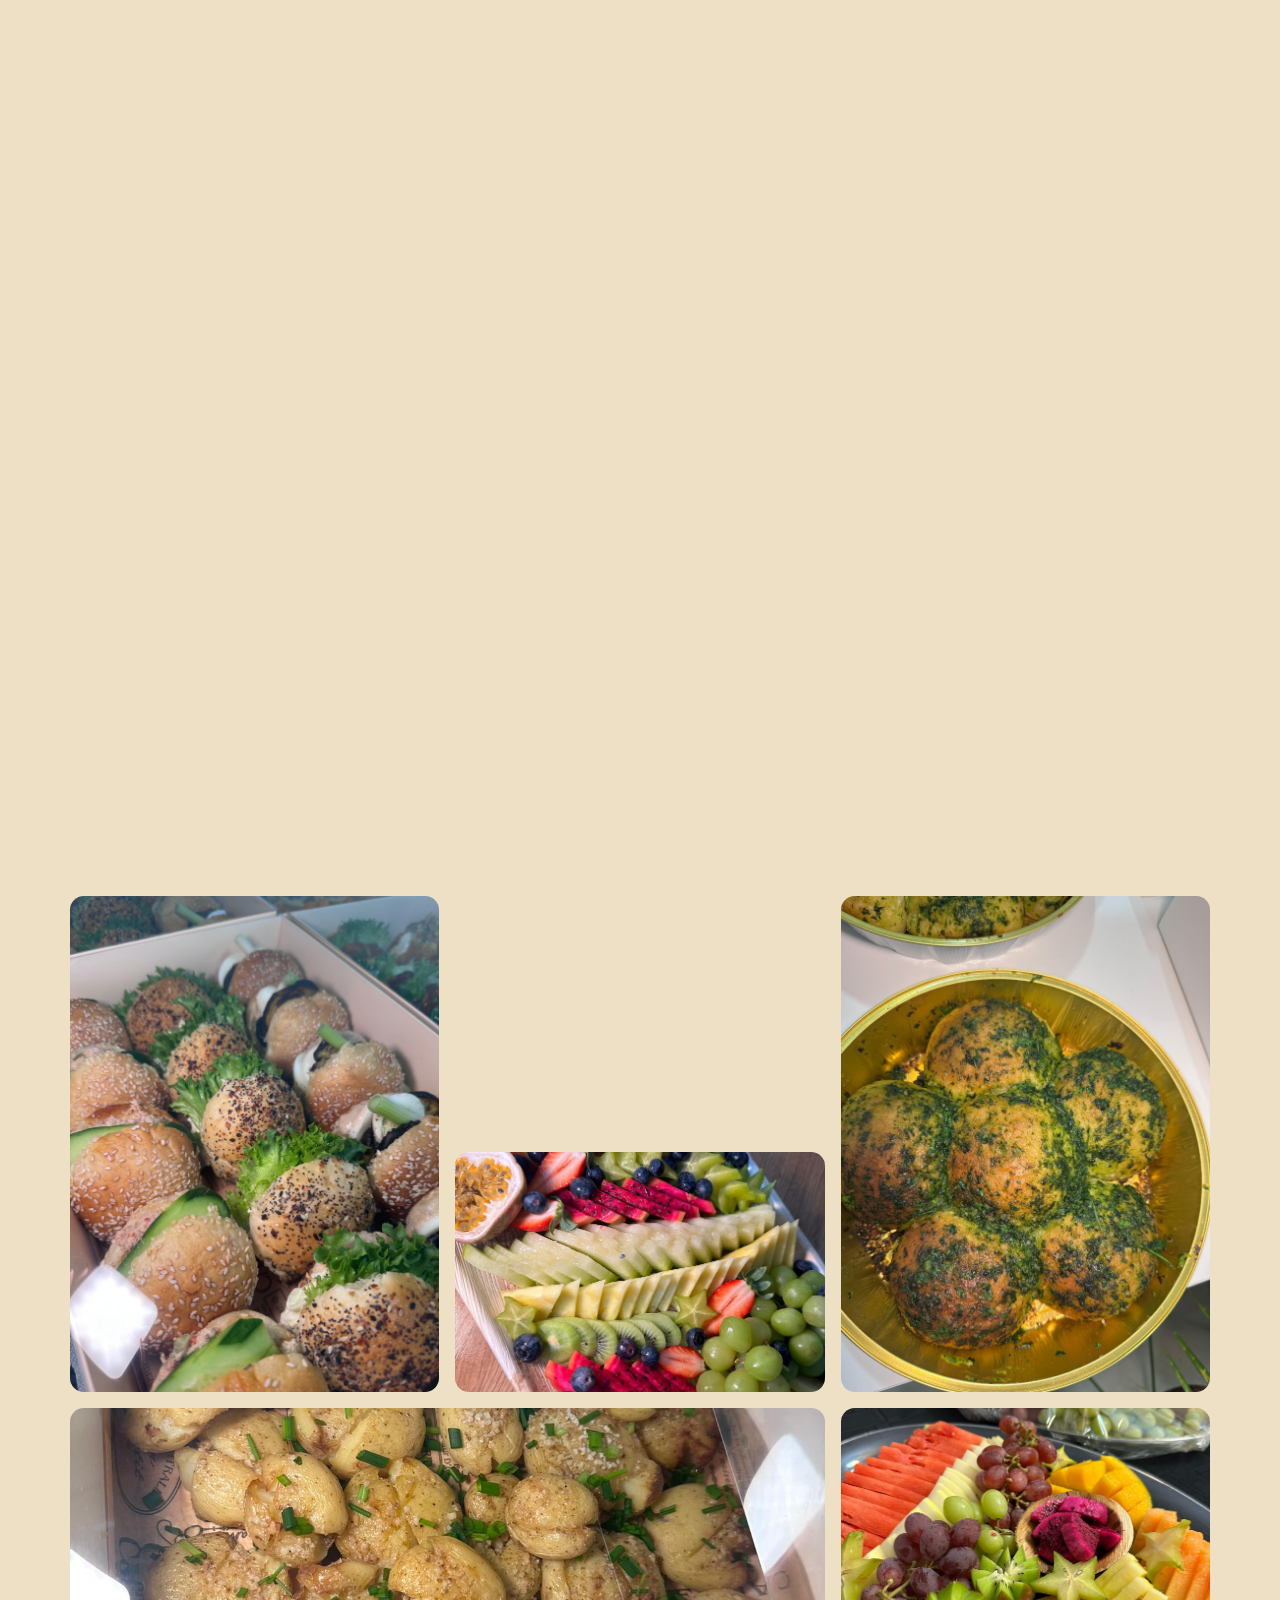
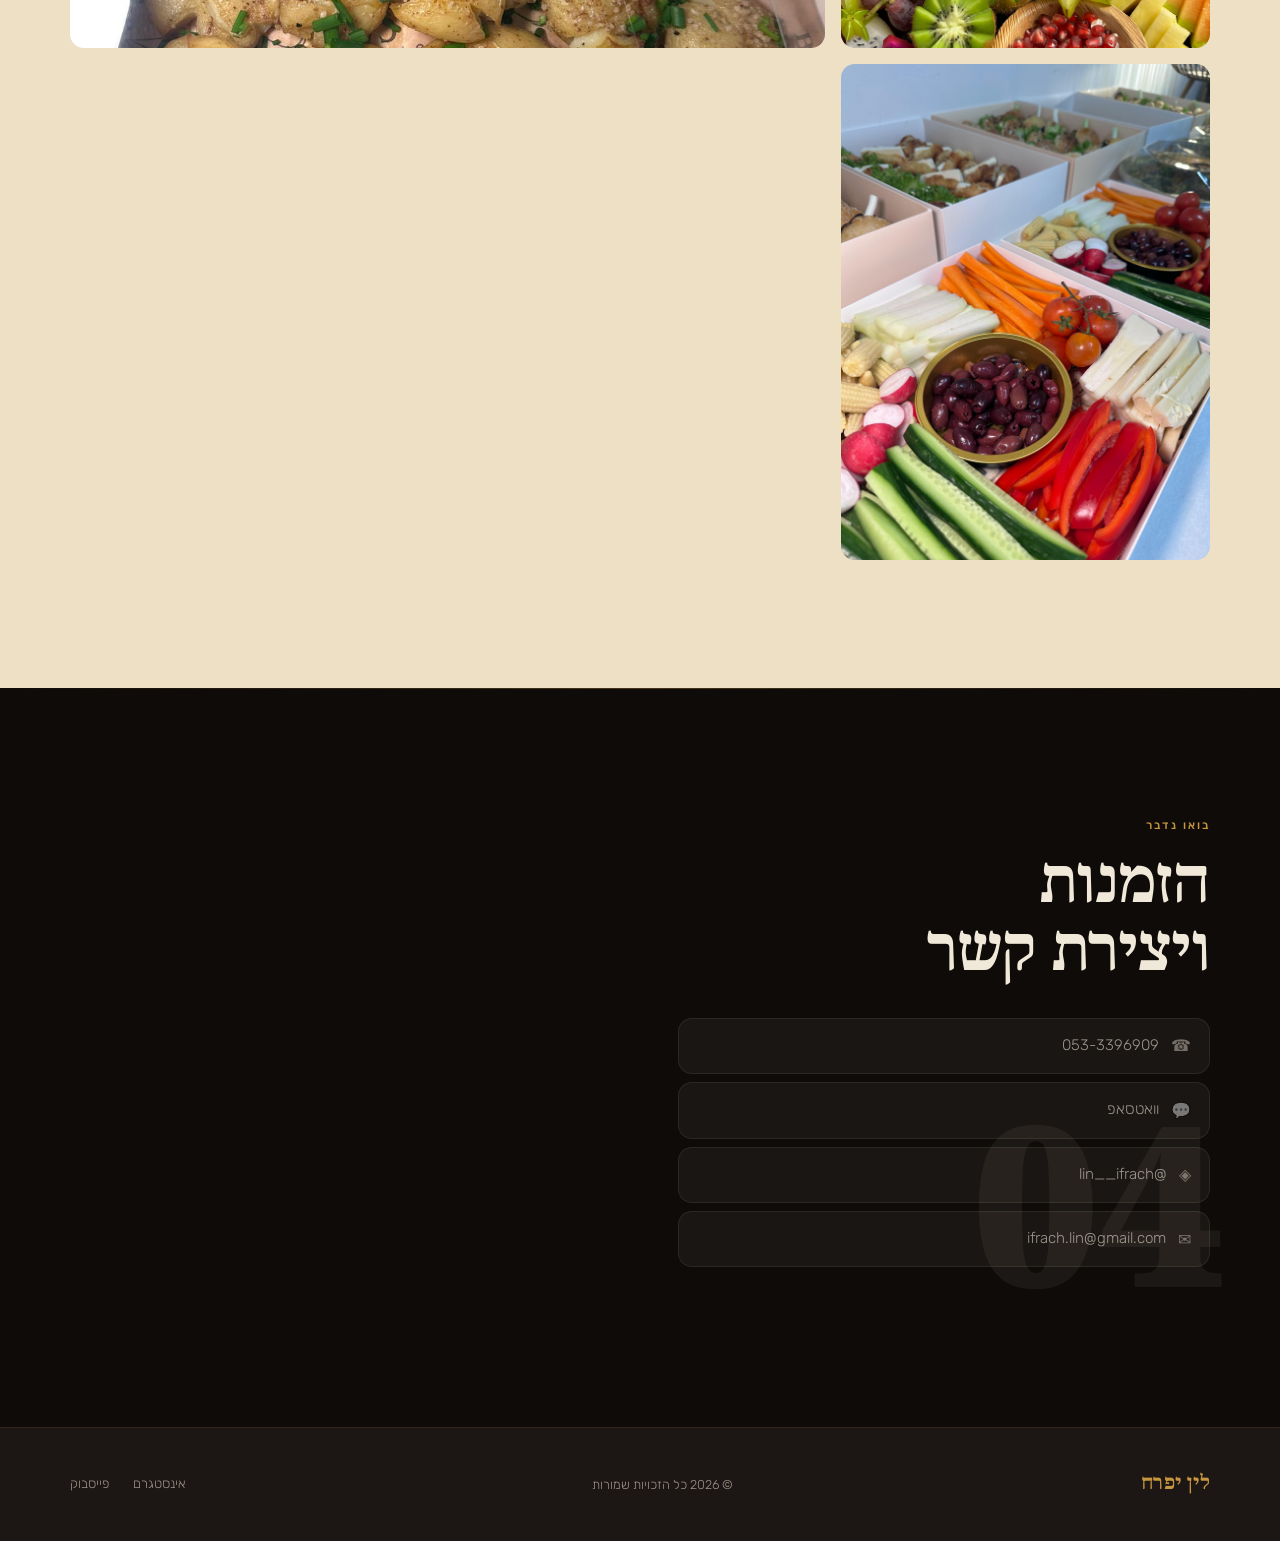
==== commit f284c25b: "Remove contact form from the homepage." ====
--- a/index.html
+++ b/index.html
@@ -196,27 +196,6 @@
               </li>
             </ul>
           </div>
-          <form
-            class="contact-form"
-            id="contact-form"
-            action="https://formspree.io/f/YOUR_FORM_ID"
-            method="POST"
-            data-reveal
-          >
-            <div class="form-field">
-              <input type="text" name="name" placeholder="שם מלא" required autocomplete="name" />
-            </div>
-            <div class="form-field">
-              <input type="tel" name="phone" placeholder="טלפון" autocomplete="tel" />
-            </div>
-            <div class="form-field">
-              <input type="email" name="email" placeholder="מייל" autocomplete="email" />
-            </div>
-            <div class="form-field">
-              <textarea name="message" placeholder="פרטי ההזמנה" required rows="5"></textarea>
-            </div>
-            <button type="submit" class="btn btn--gold">שליחה</button>
-          </form>
         </div>
       </section>
 
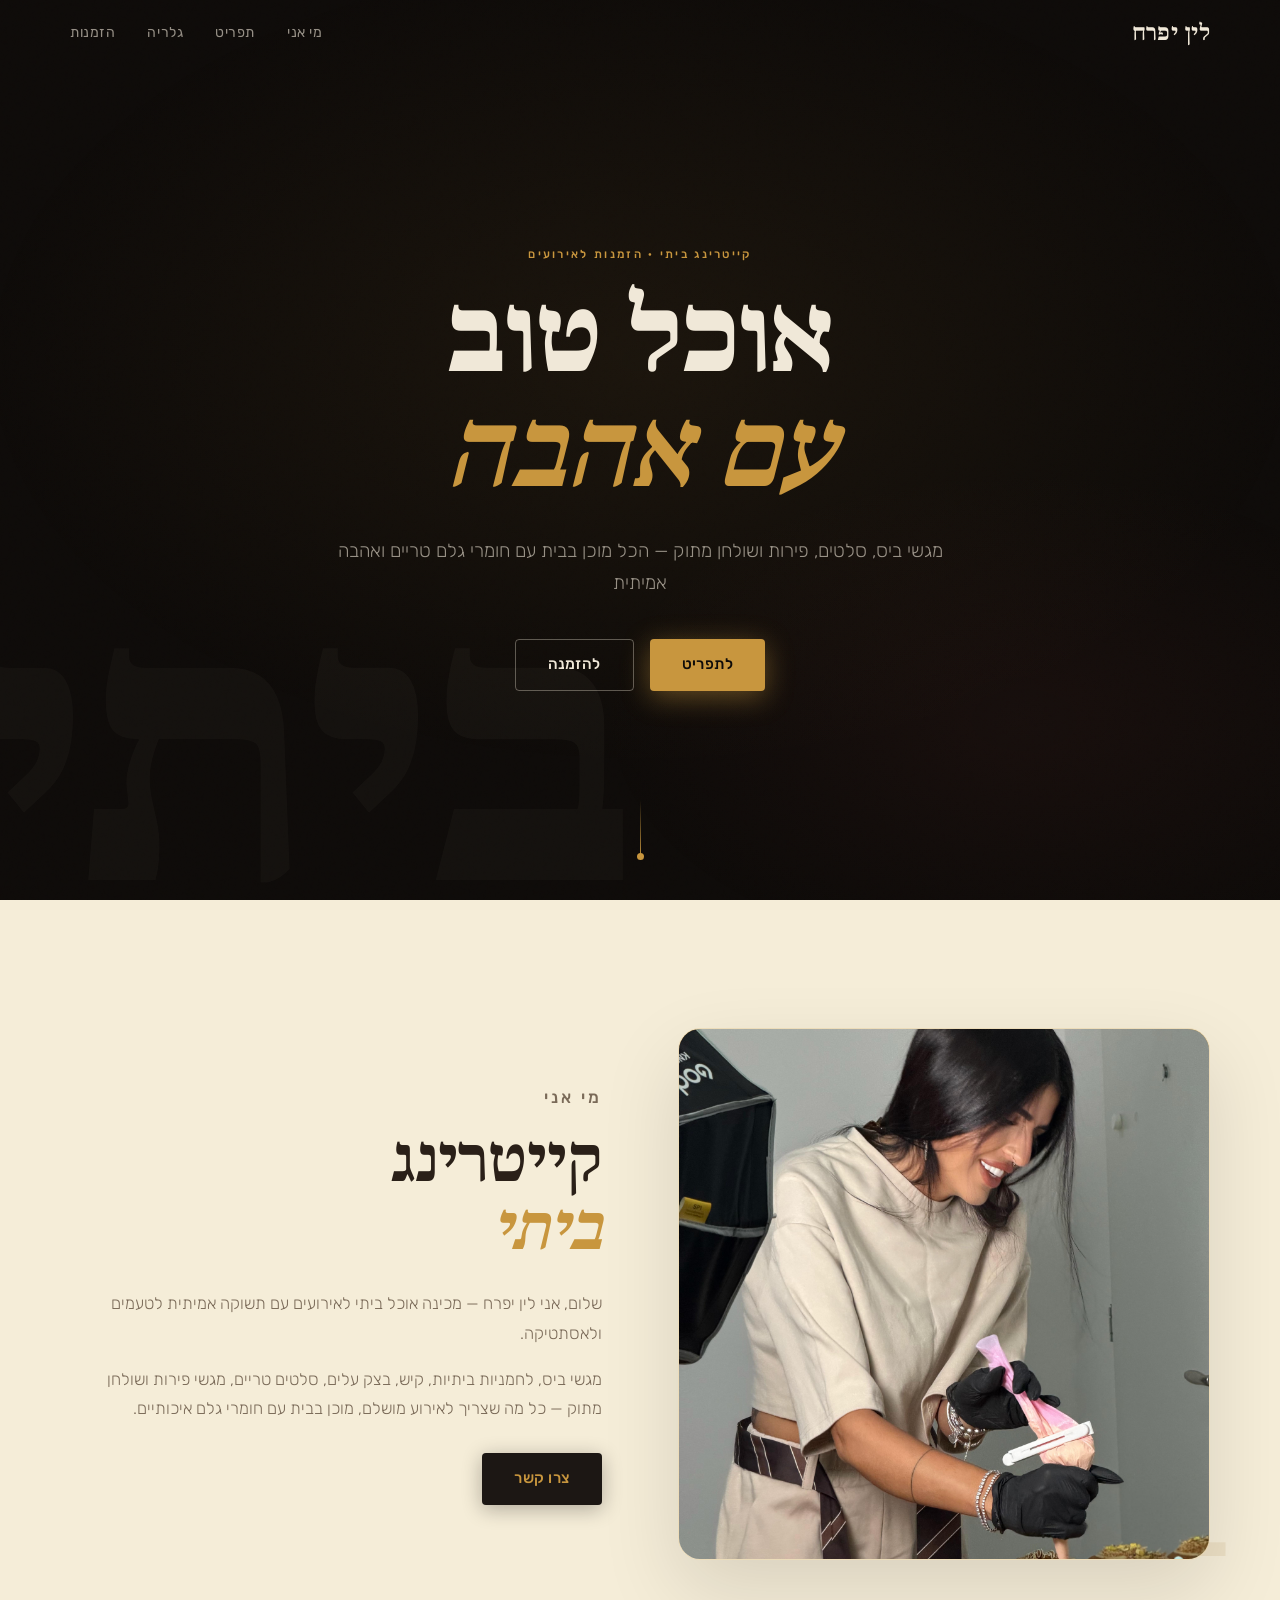
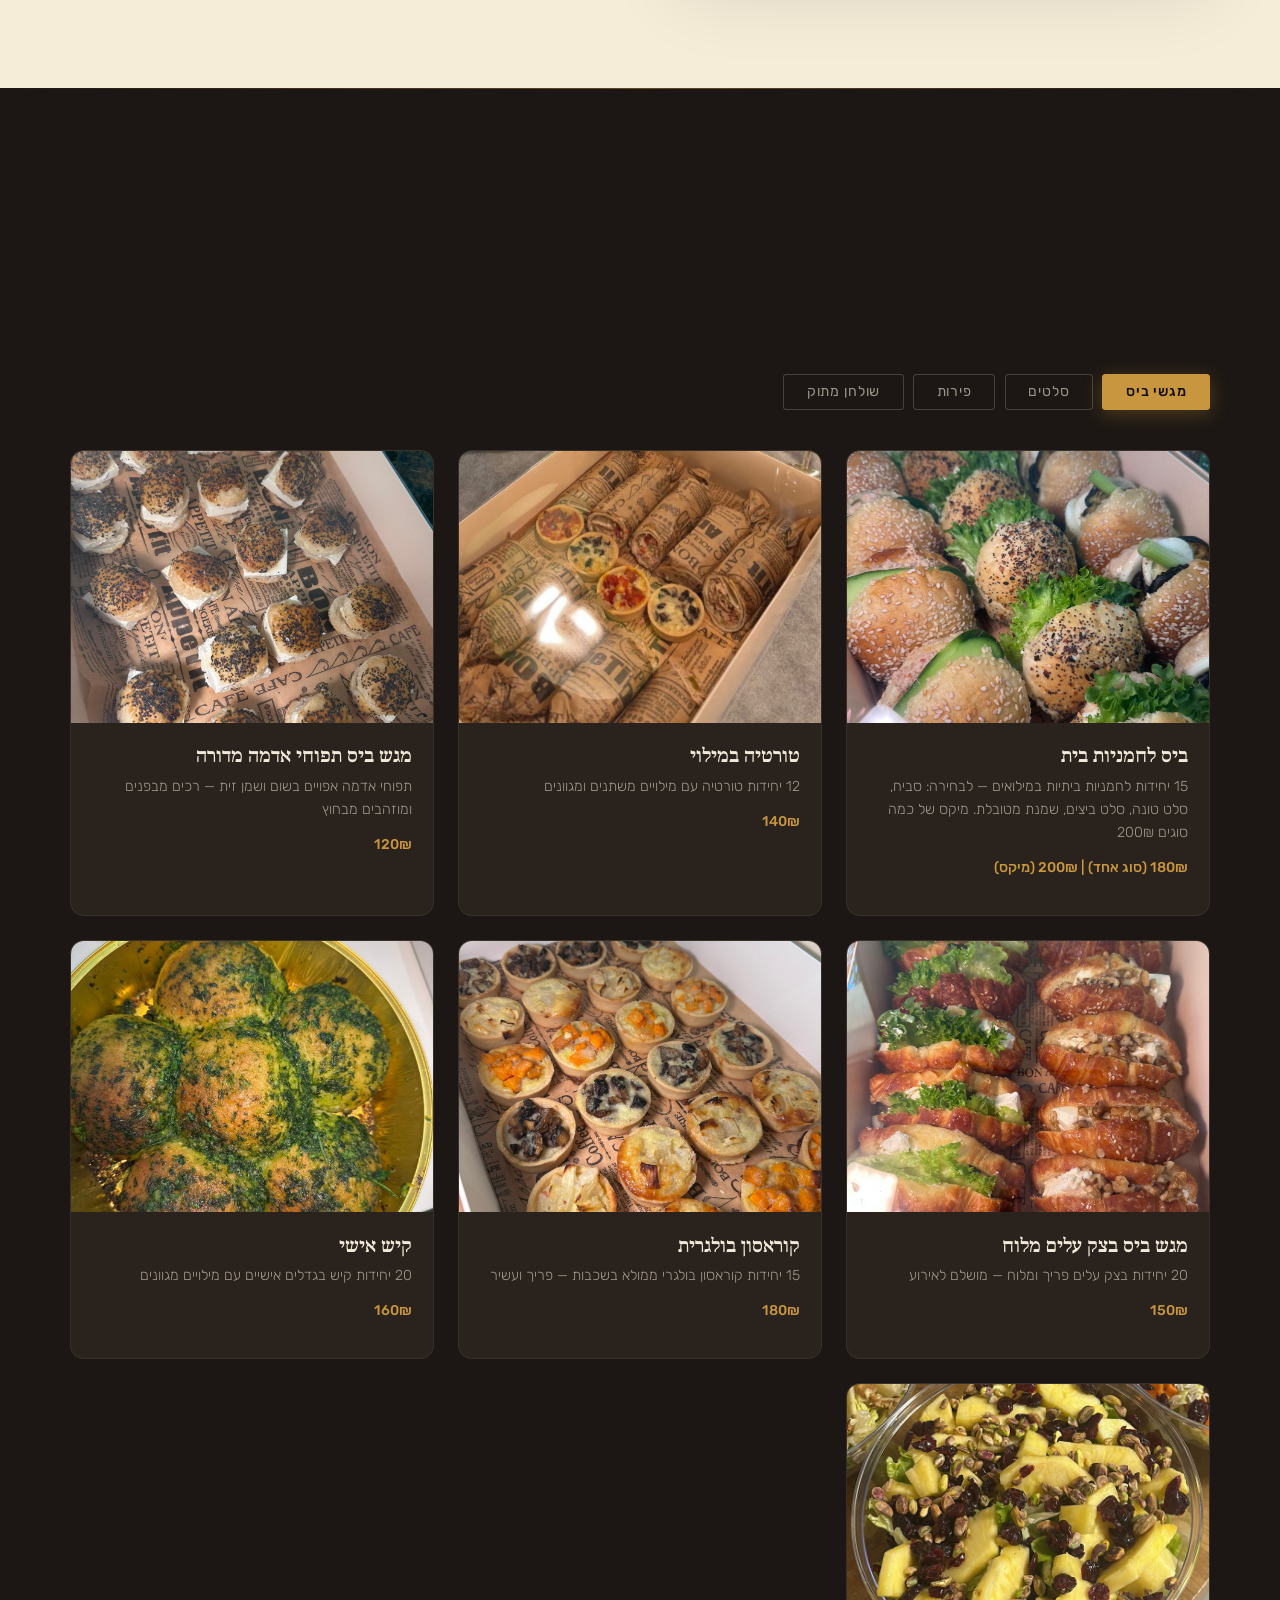
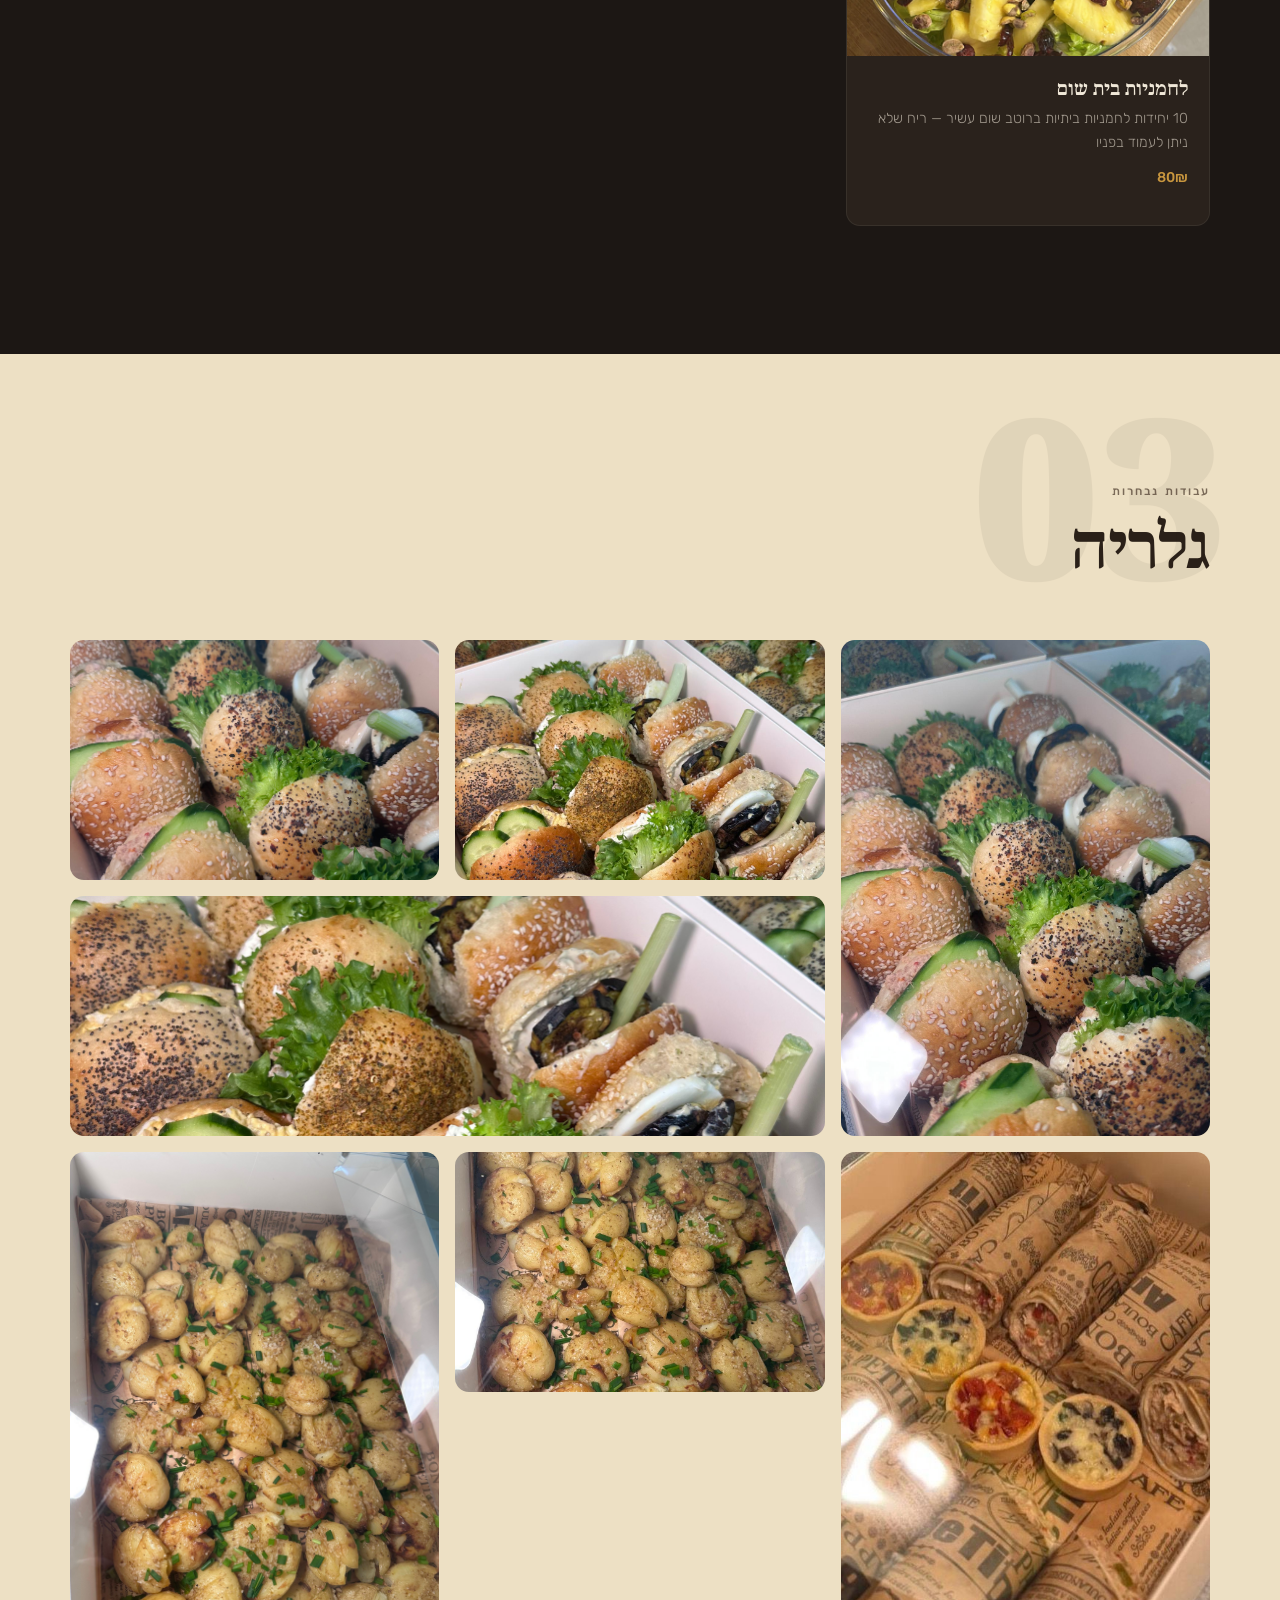
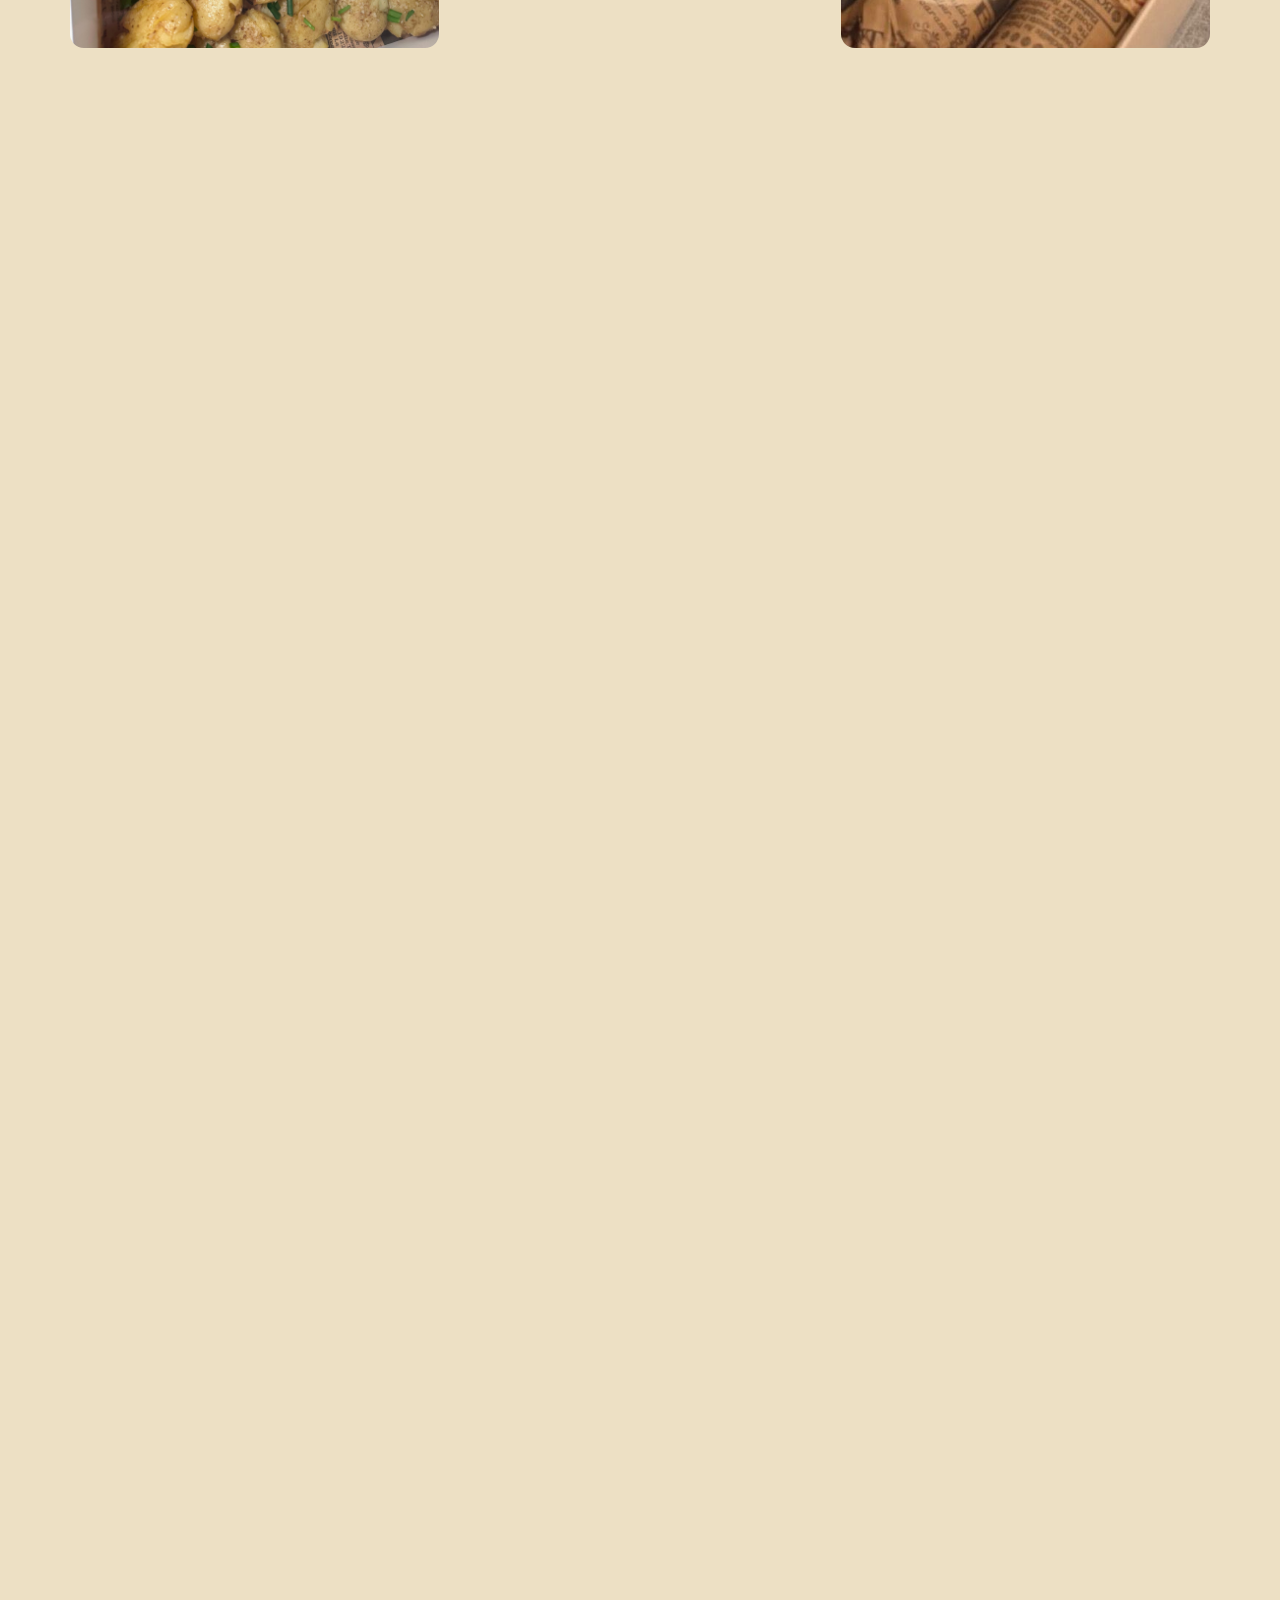
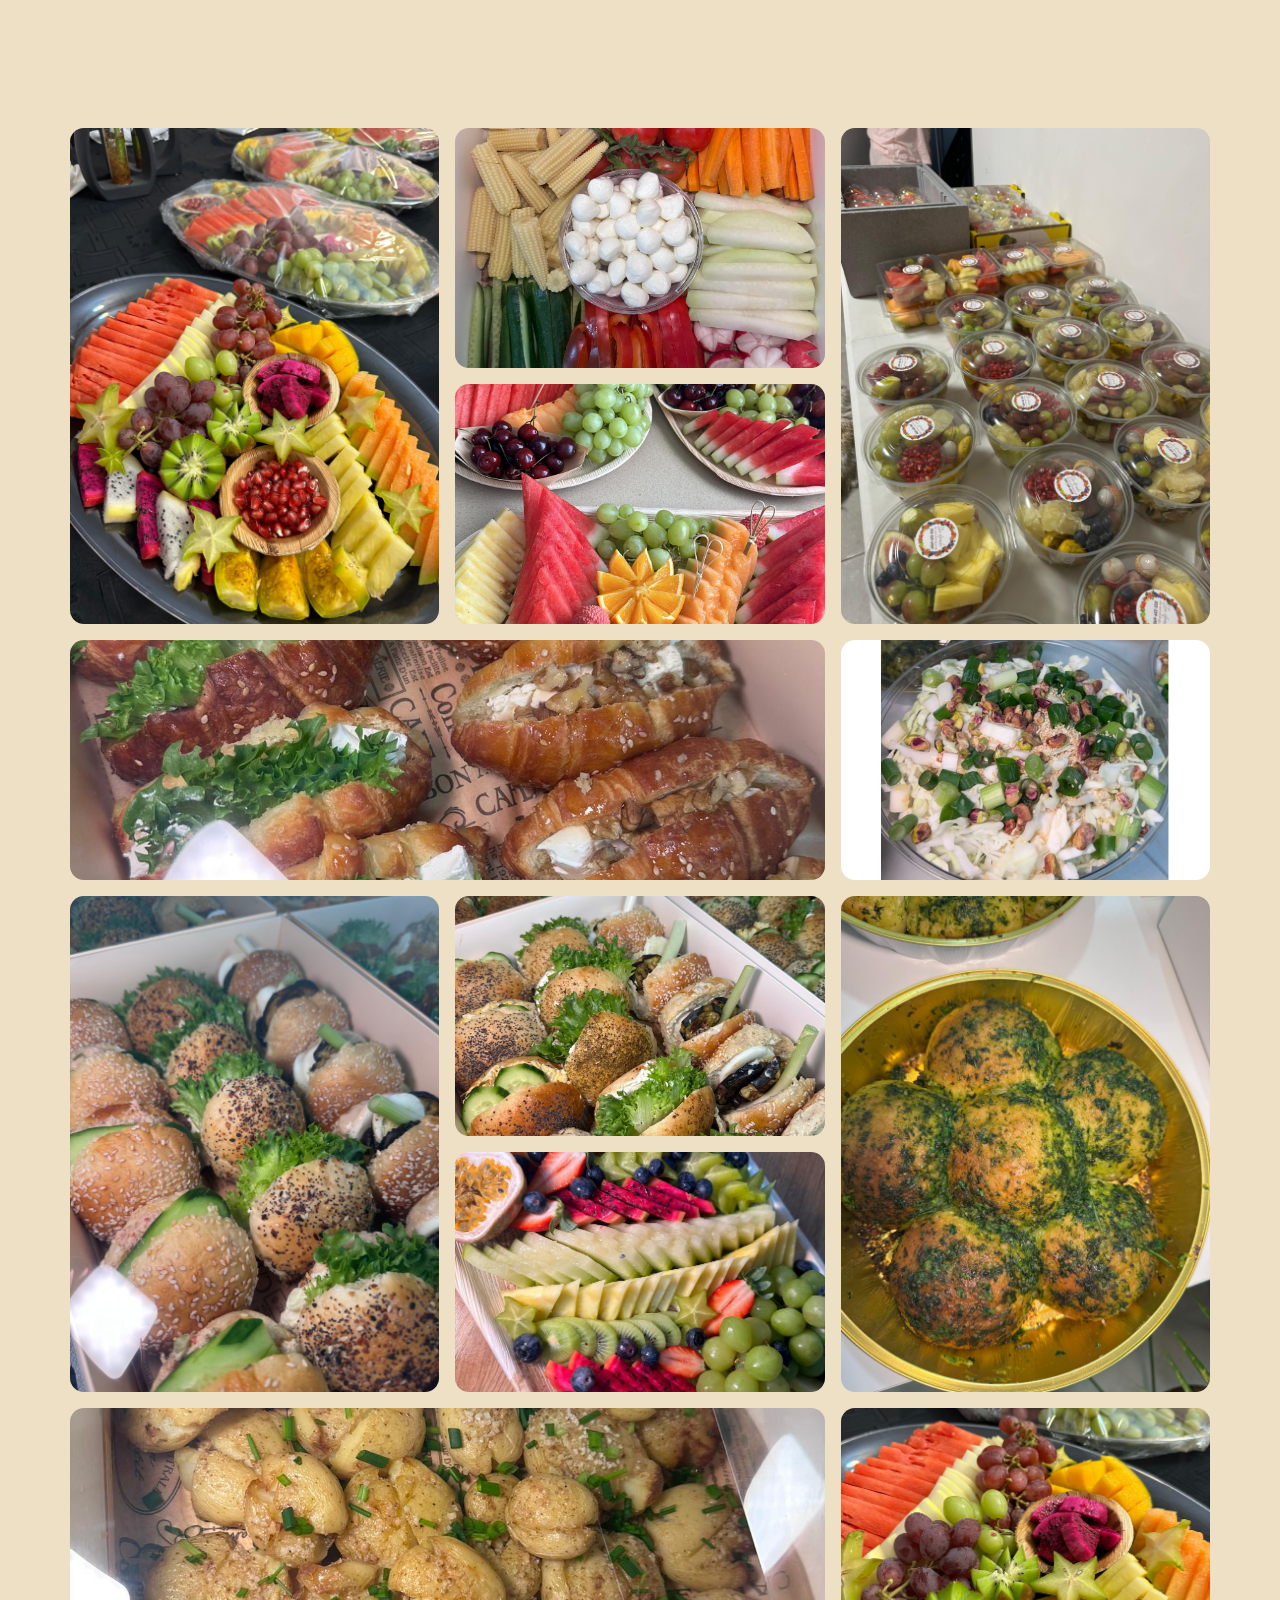
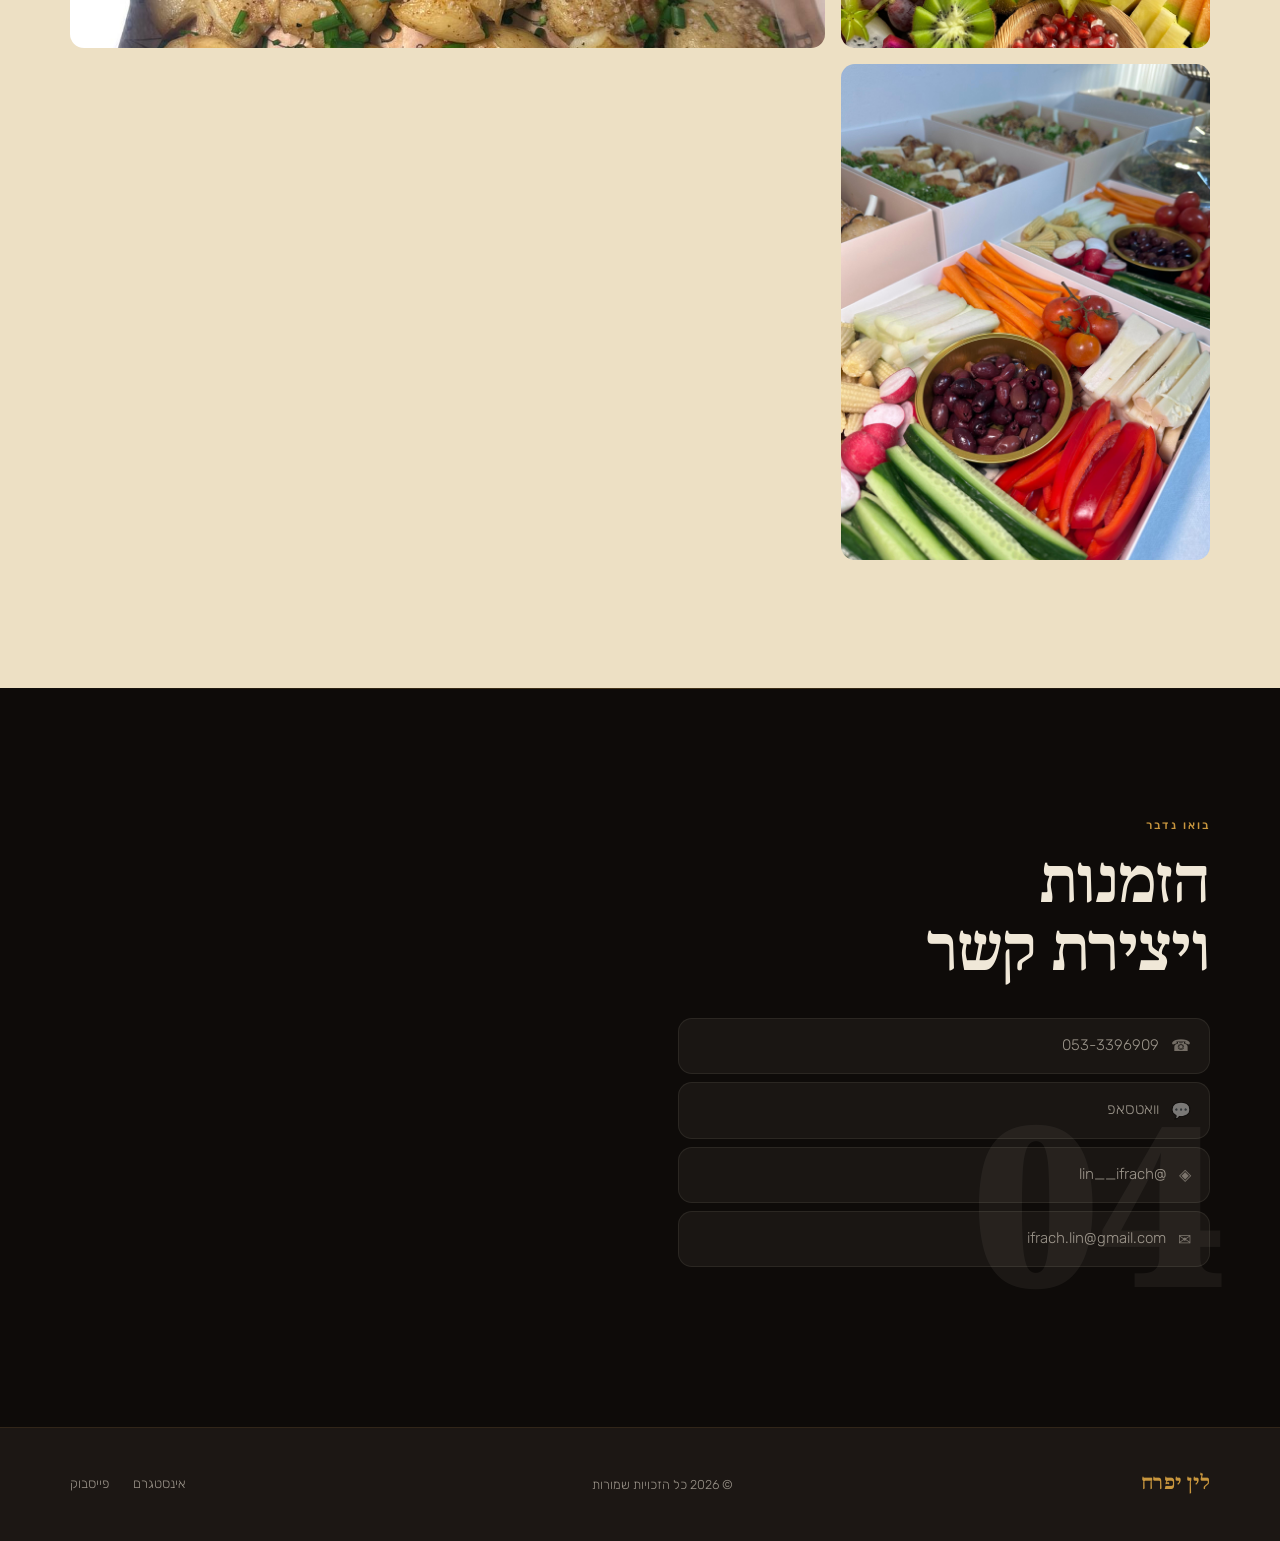
==== commit 96a25371: "update lin image" ====
--- a/index.html
+++ b/index.html
@@ -115,7 +115,7 @@
           <div class="about__visual" data-reveal>
             <div class="about__frame">
               <img
-                src="https://scontent.ftlv6-1.fna.fbcdn.net/v/t39.30808-6/597805147_25386242827662707_1932348707719965591_n.jpg?_nc_cat=104&ccb=1-7&_nc_sid=1d70fc&_nc_ohc=plFIS3liUd8Q7kNvwFV8MUs&_nc_oc=AdosFWk6xKWJweHufqecWDUq0YrxdjgPL87eHCyzI5W39WiB7nwgkUppCEU0SYDXjws&_nc_zt=23&_nc_ht=scontent.ftlv6-1.fna&_nc_gid=8IXMVrHnoaup_E4t1KeEog&_nc_ss=7a3a8&oh=00_Af3xX-NRswZx1m6v0UvqDh3DtYdzi46Sw1UxWHUaIAZdbg&oe=69E5C130"
+                src="/images/lin.jpeg"
                 alt="לין יפרח"
                 loading="lazy"
                 width="420"
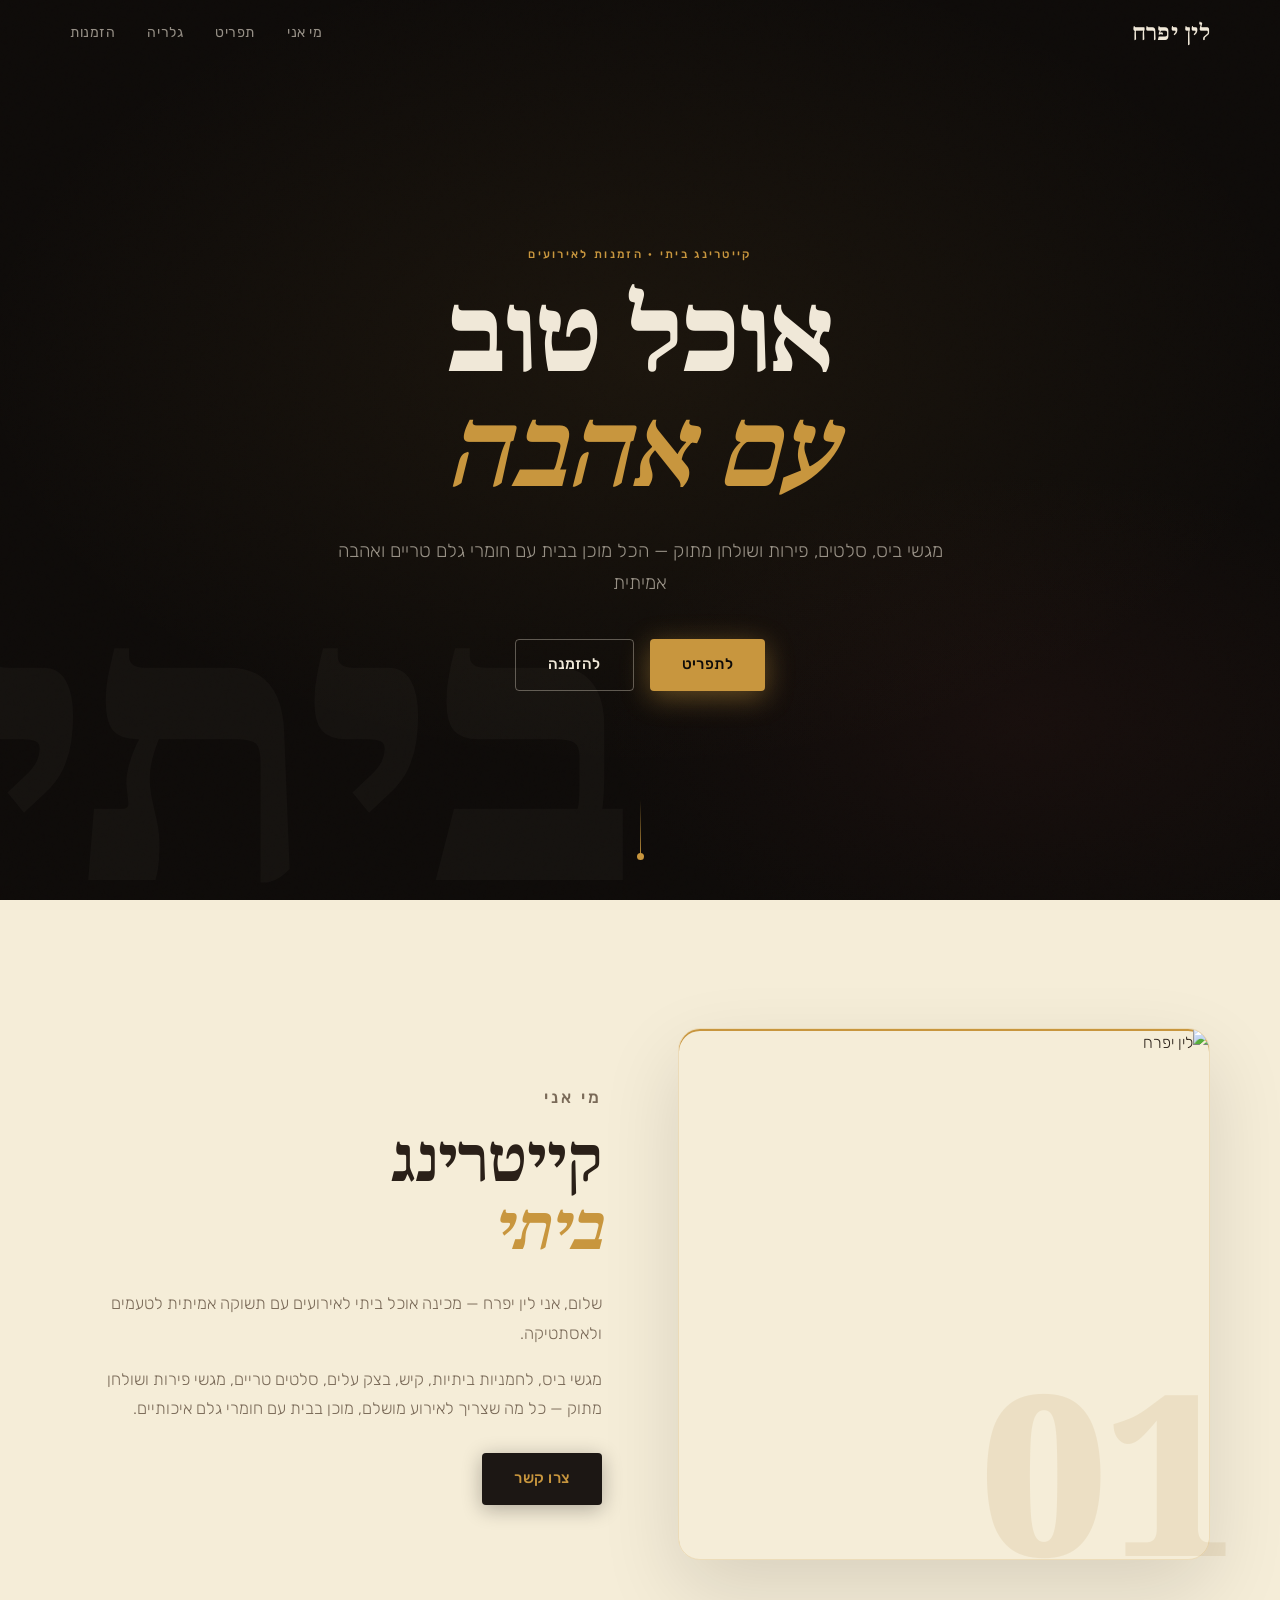
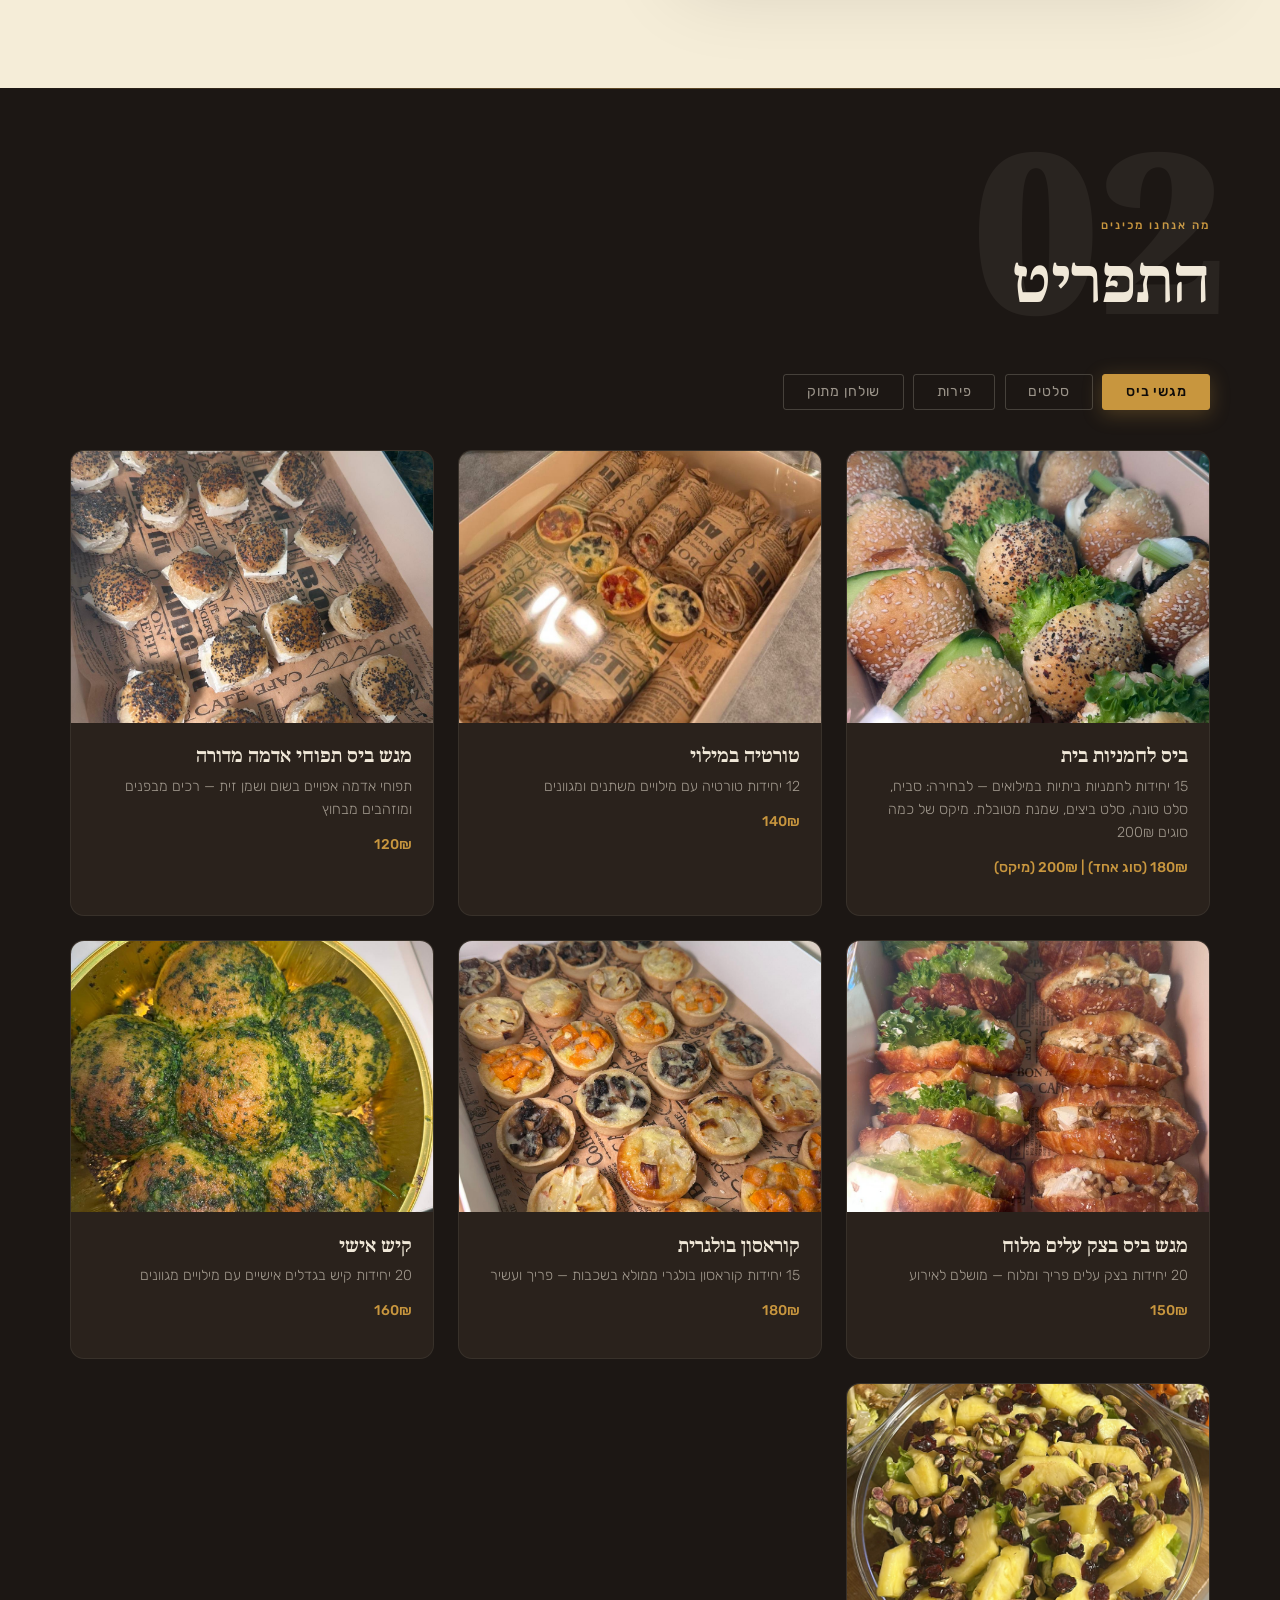
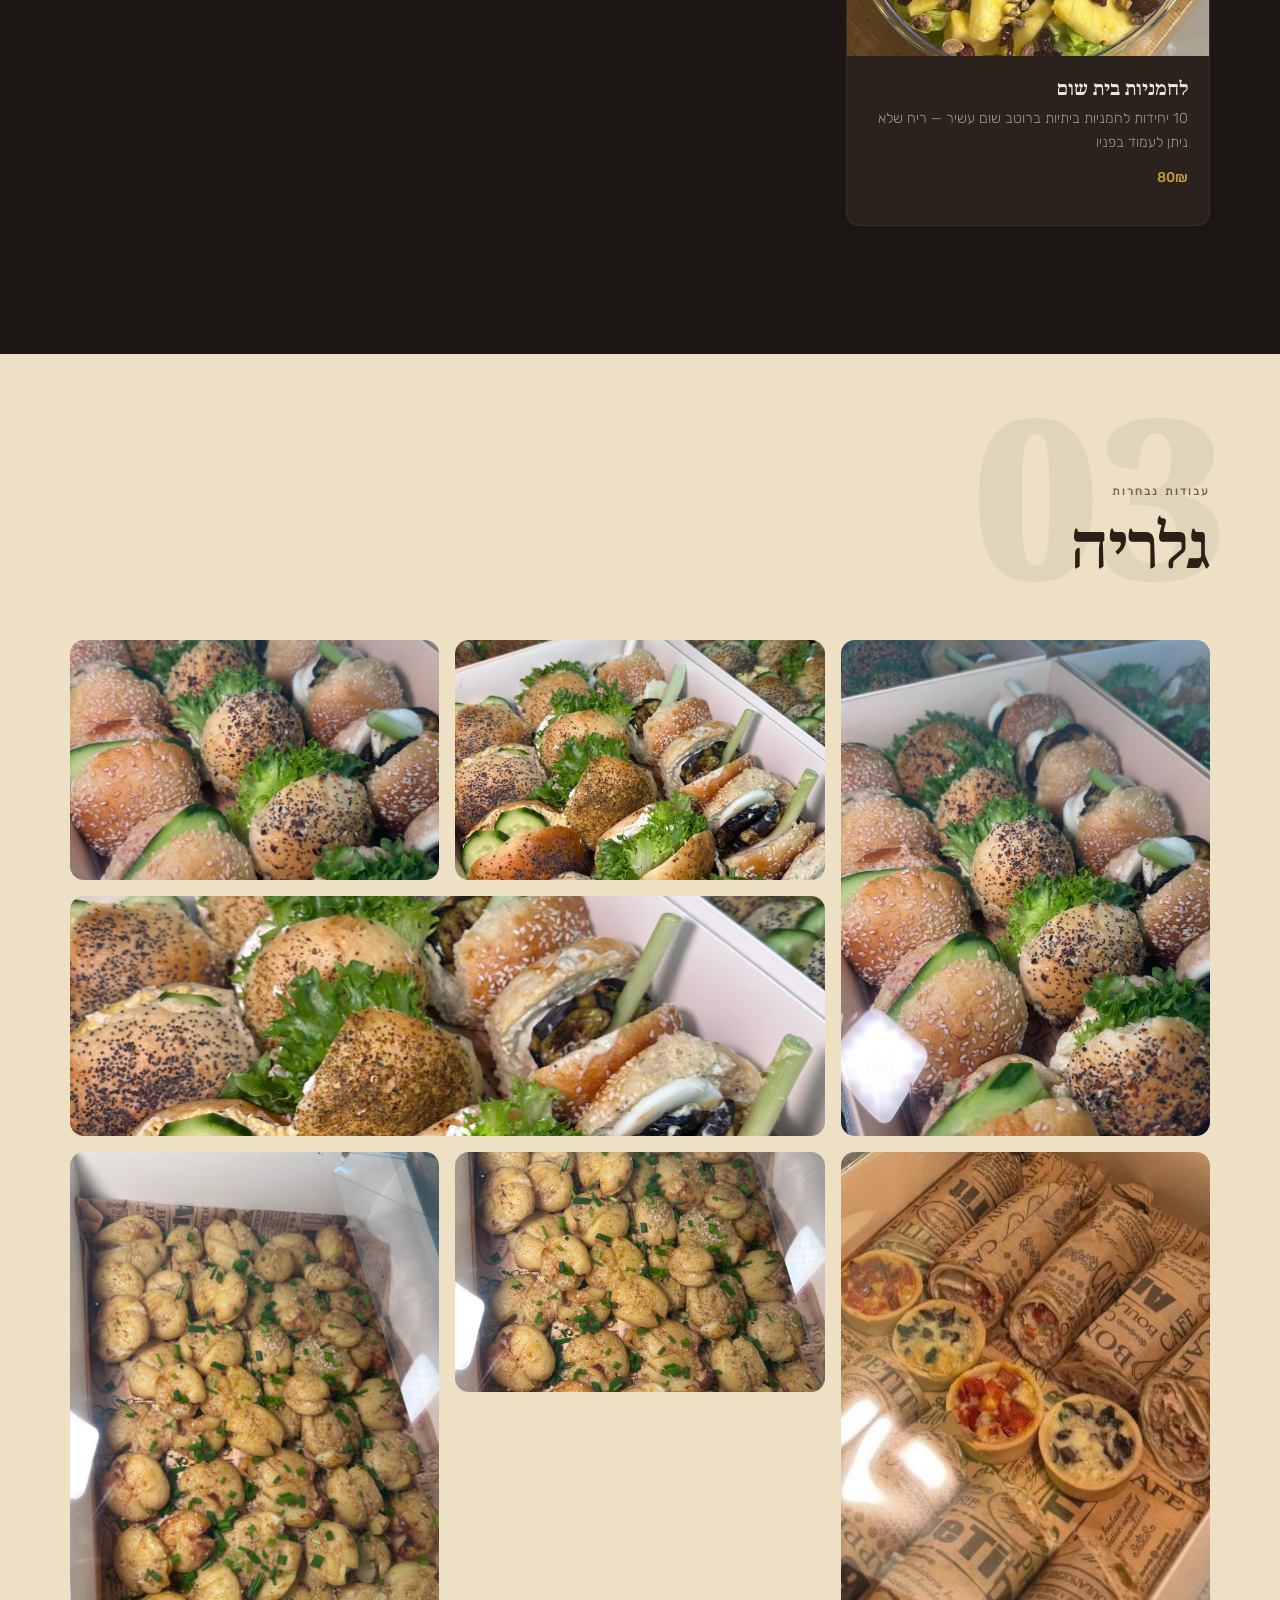
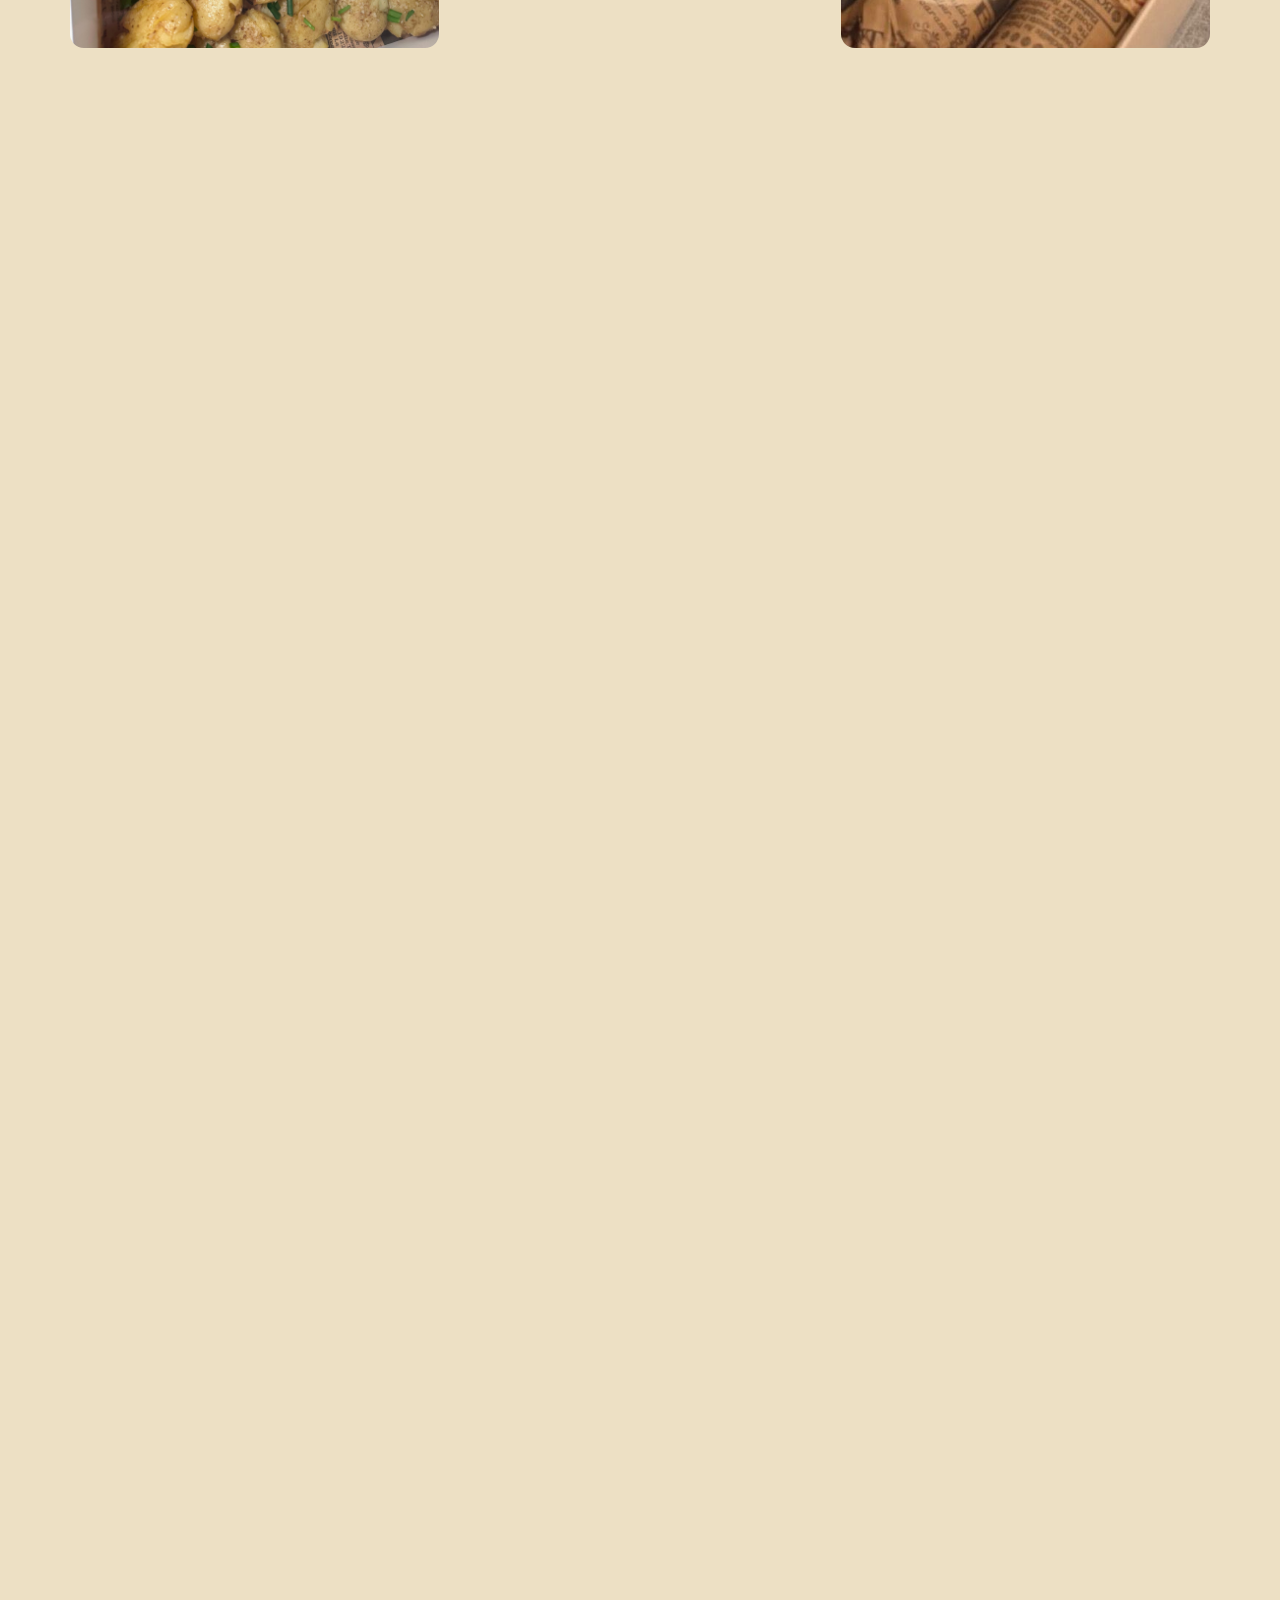
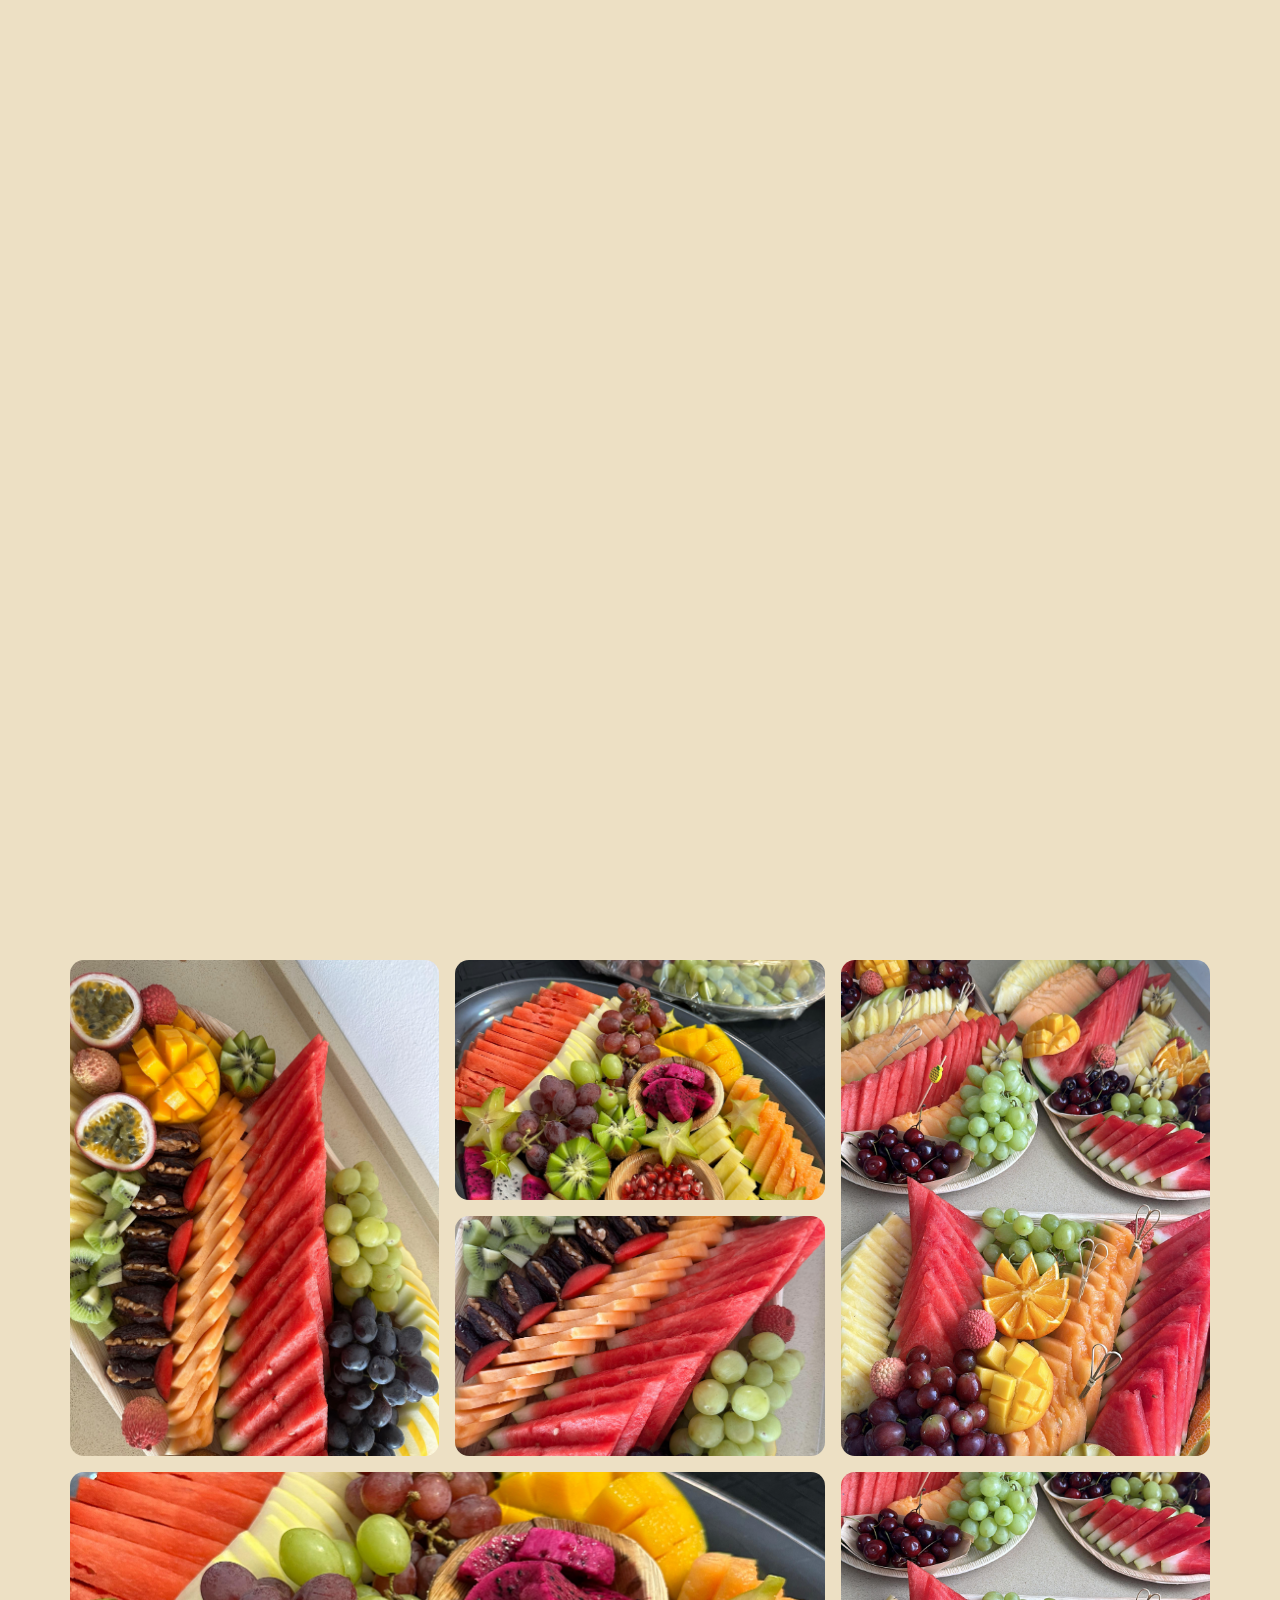
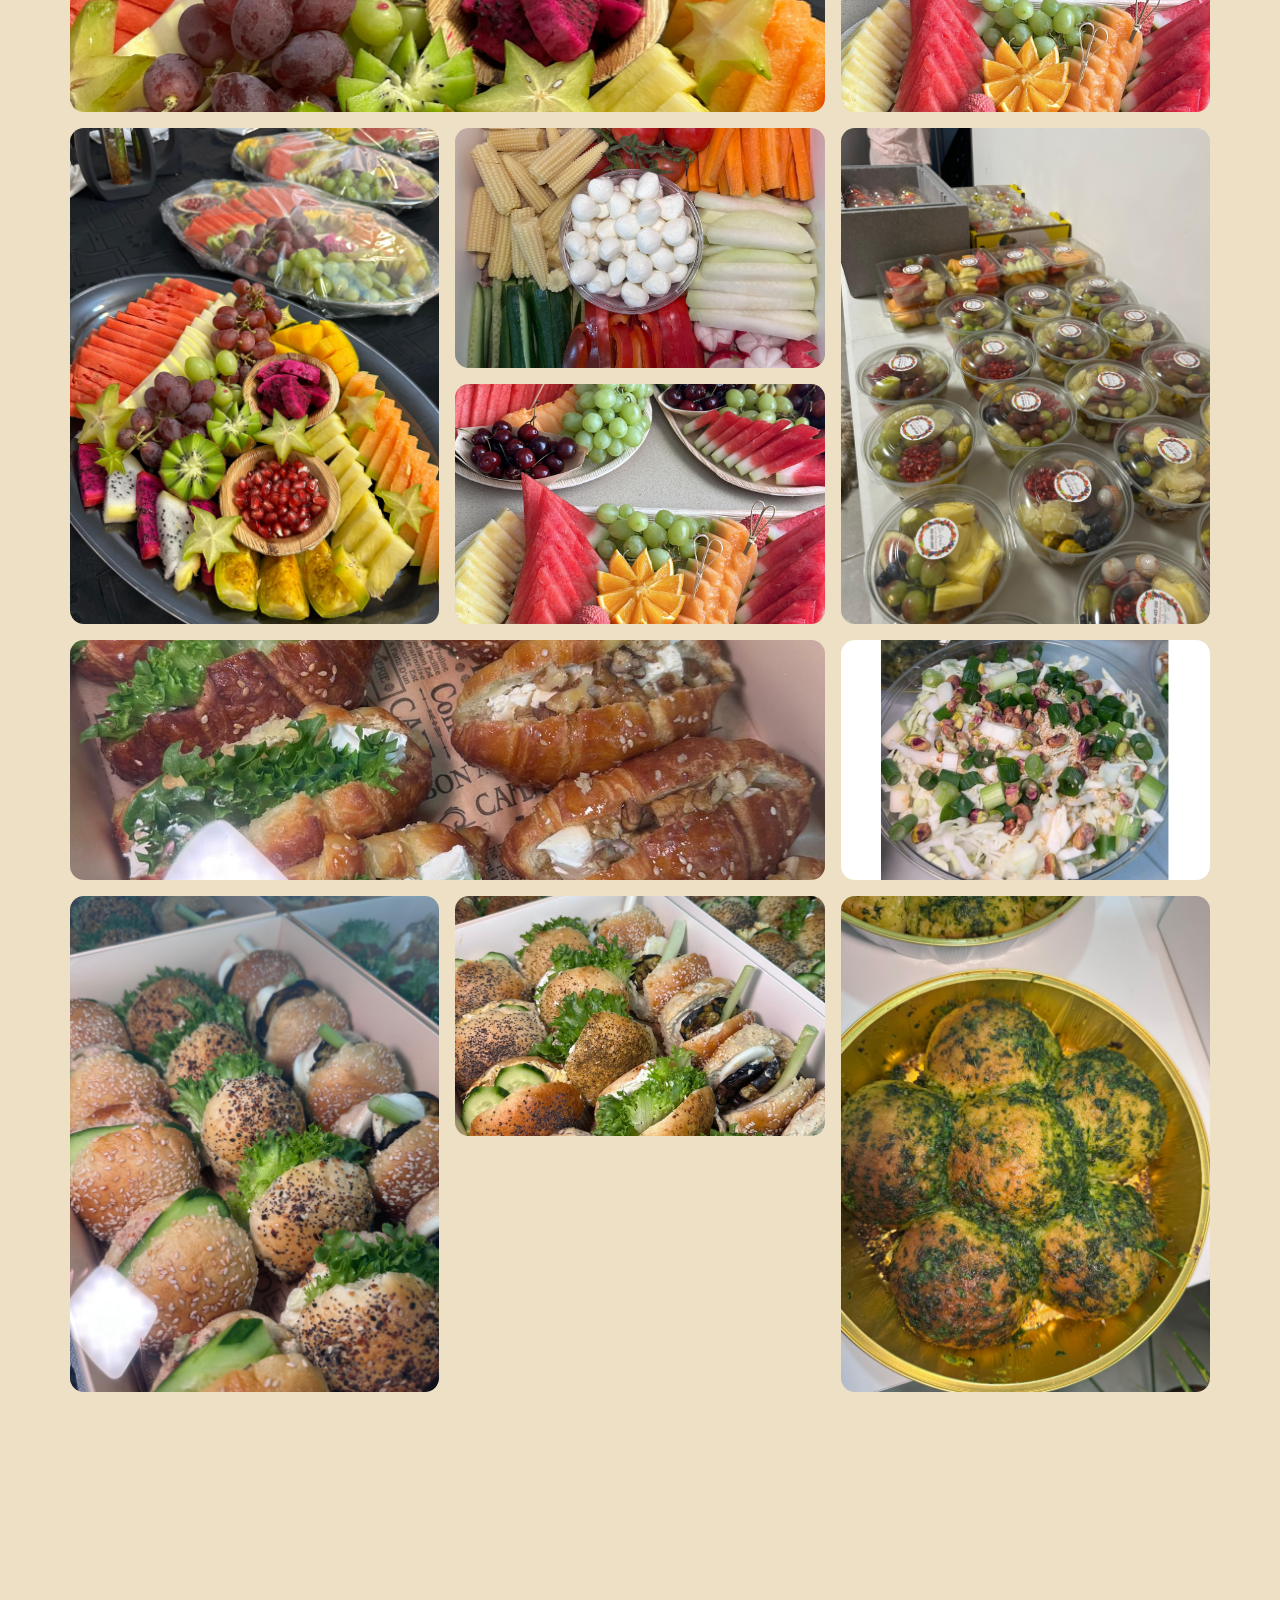
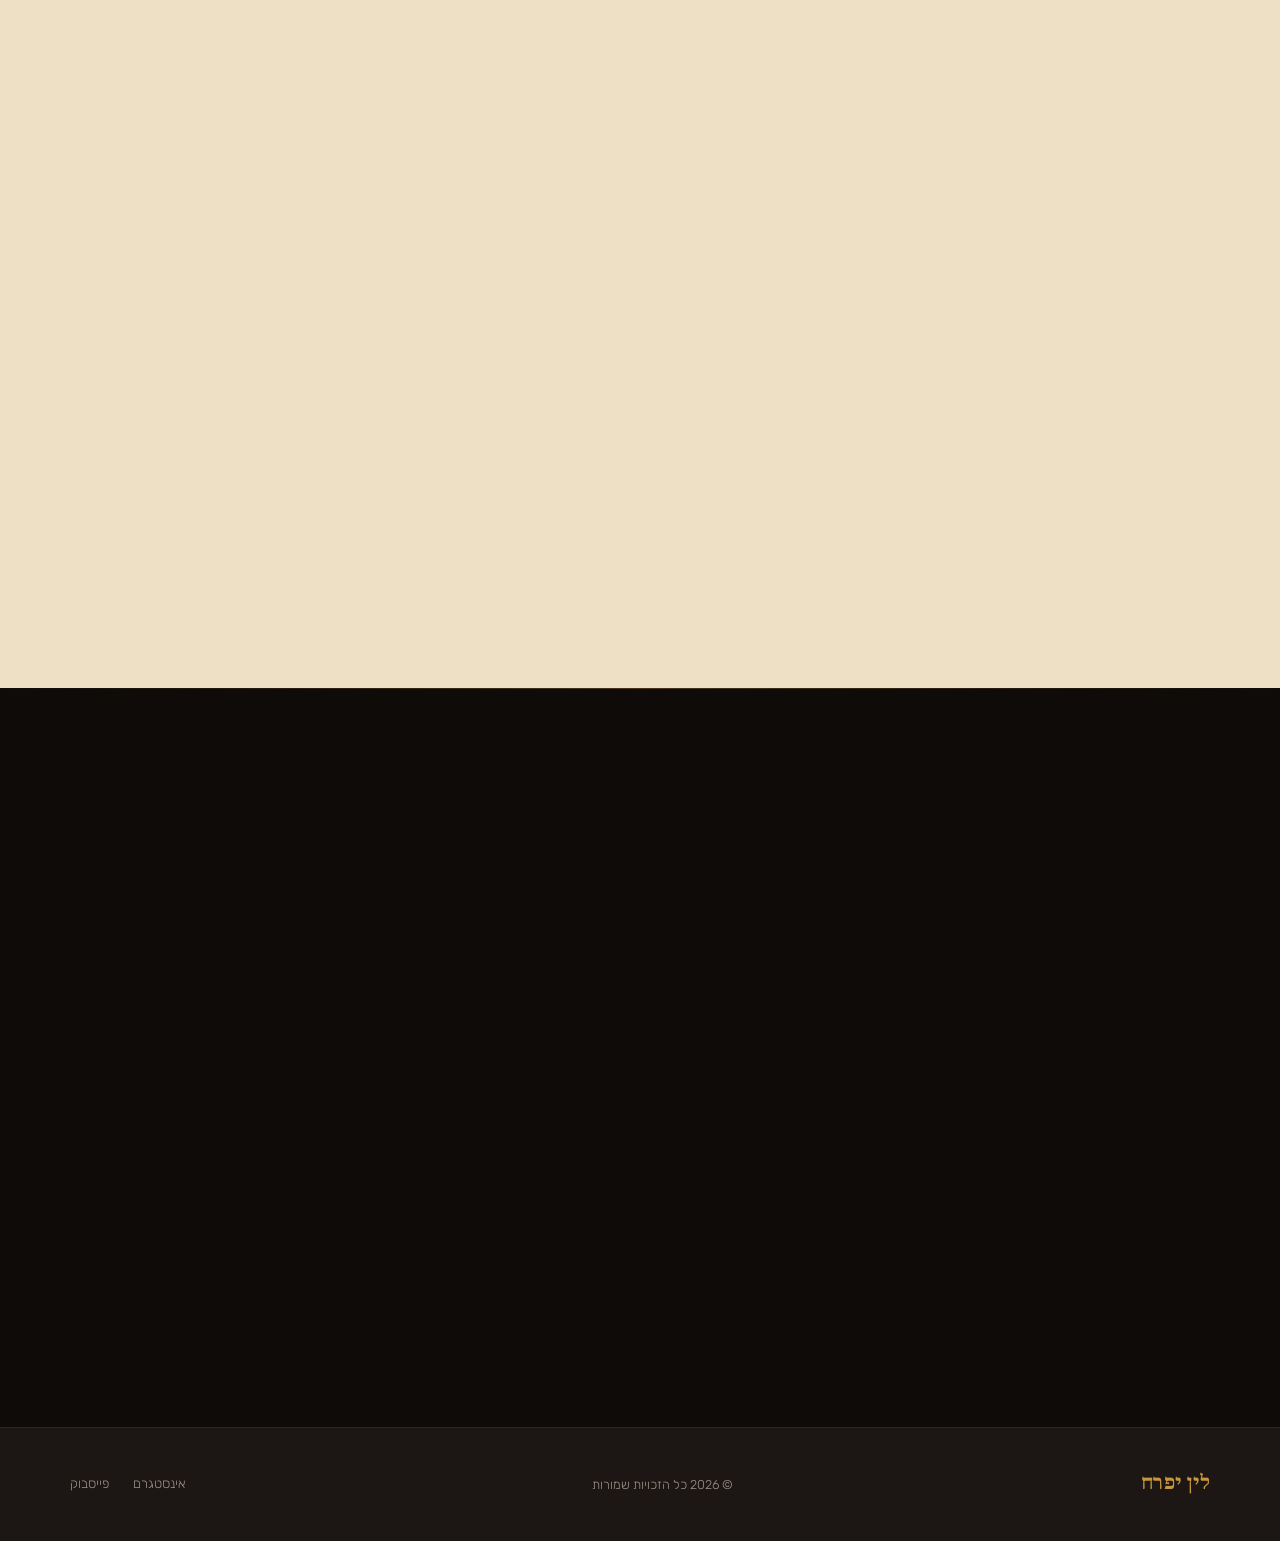
==== commit bf1540b2: "update lin image" ====
--- a/index.html
+++ b/index.html
@@ -115,7 +115,7 @@
           <div class="about__visual" data-reveal>
             <div class="about__frame">
               <img
-                src="/images/lin.jpeg"
+                src="lin-sweets/images/lin.jpeg"
                 alt="לין יפרח"
                 loading="lazy"
                 width="420"
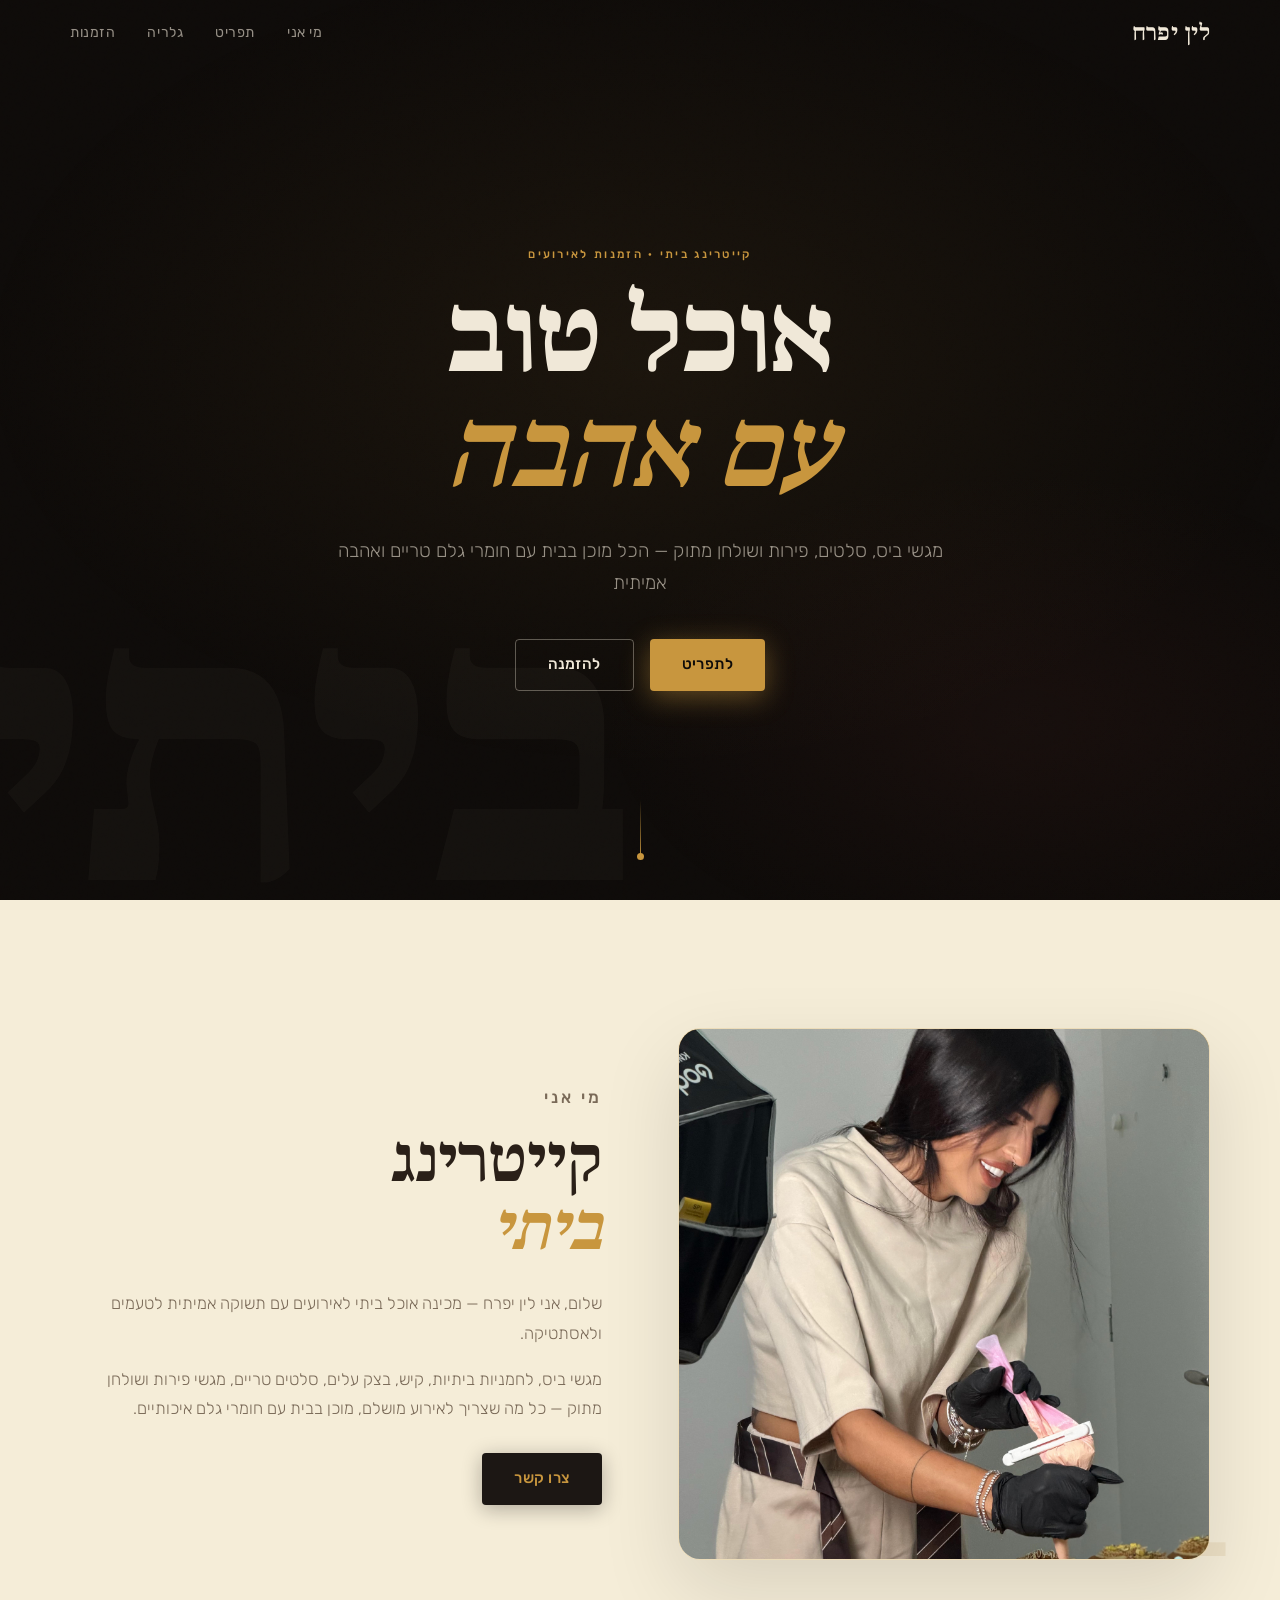
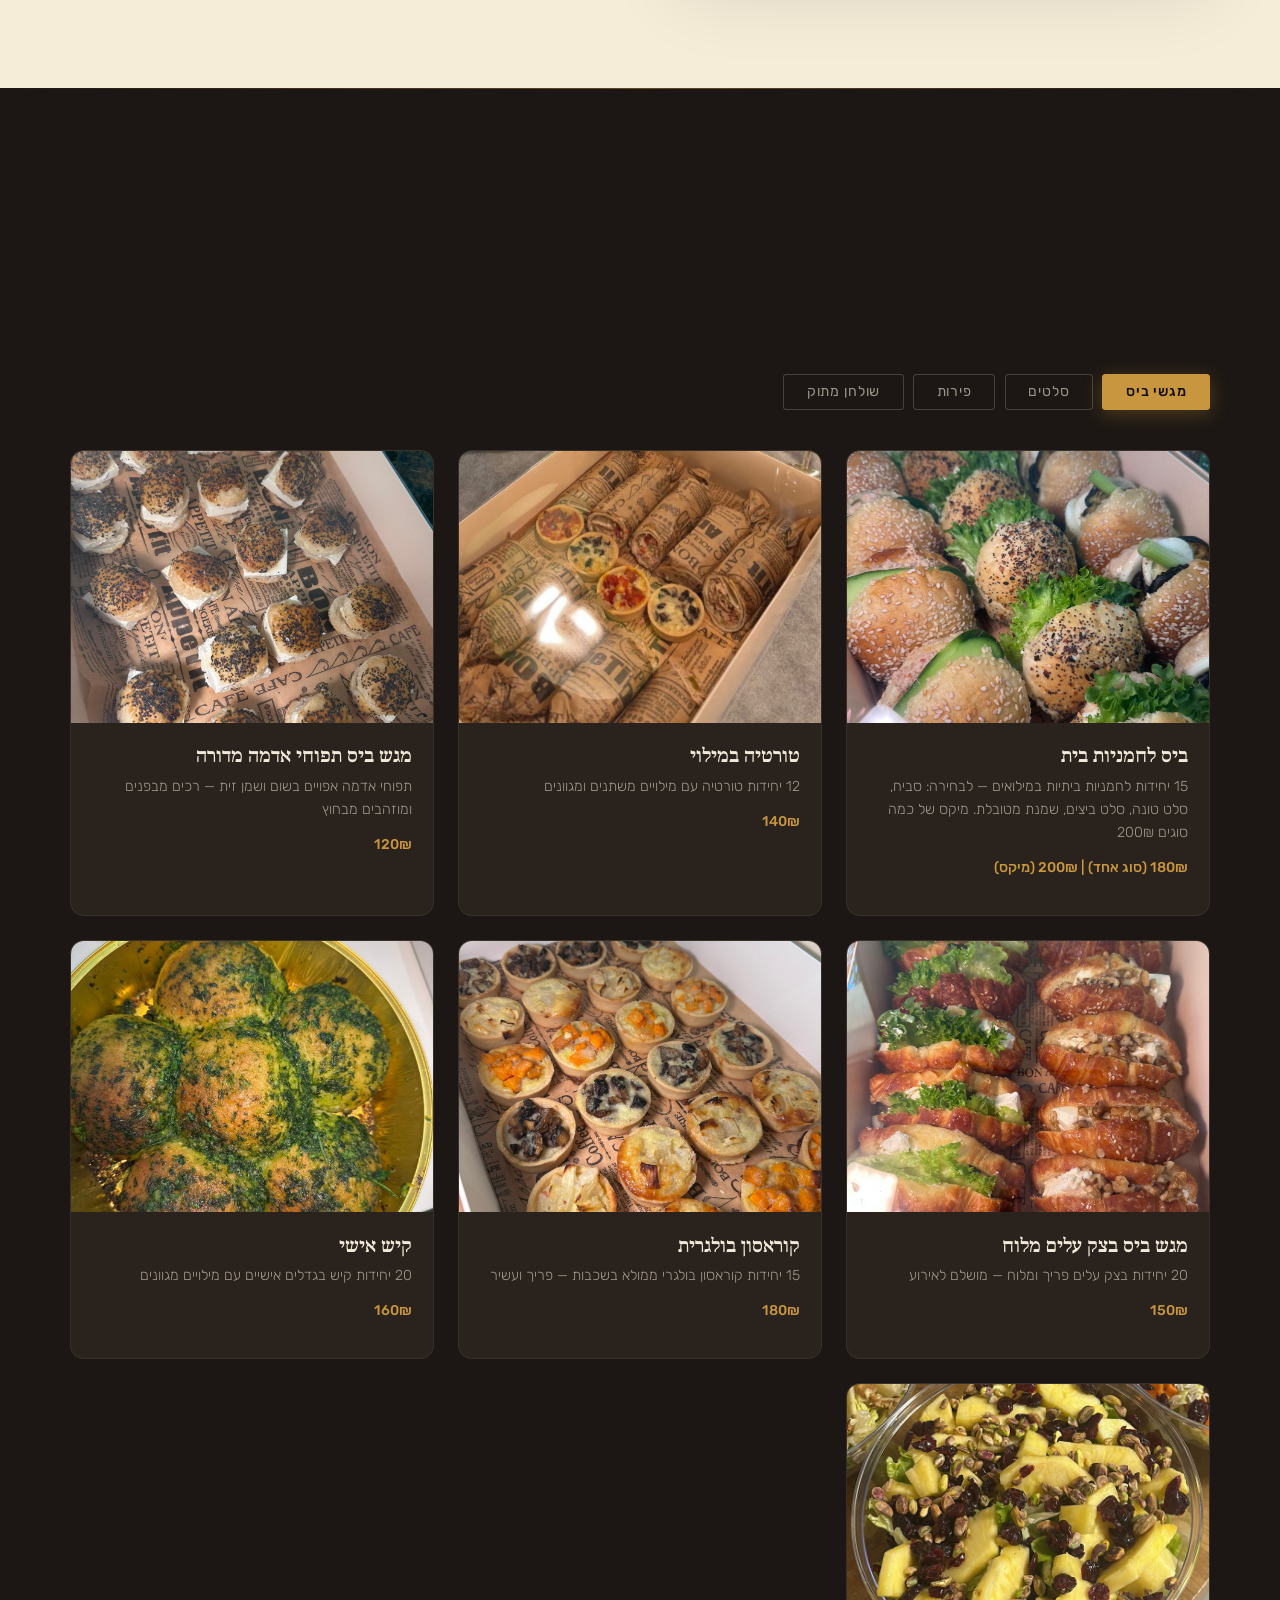
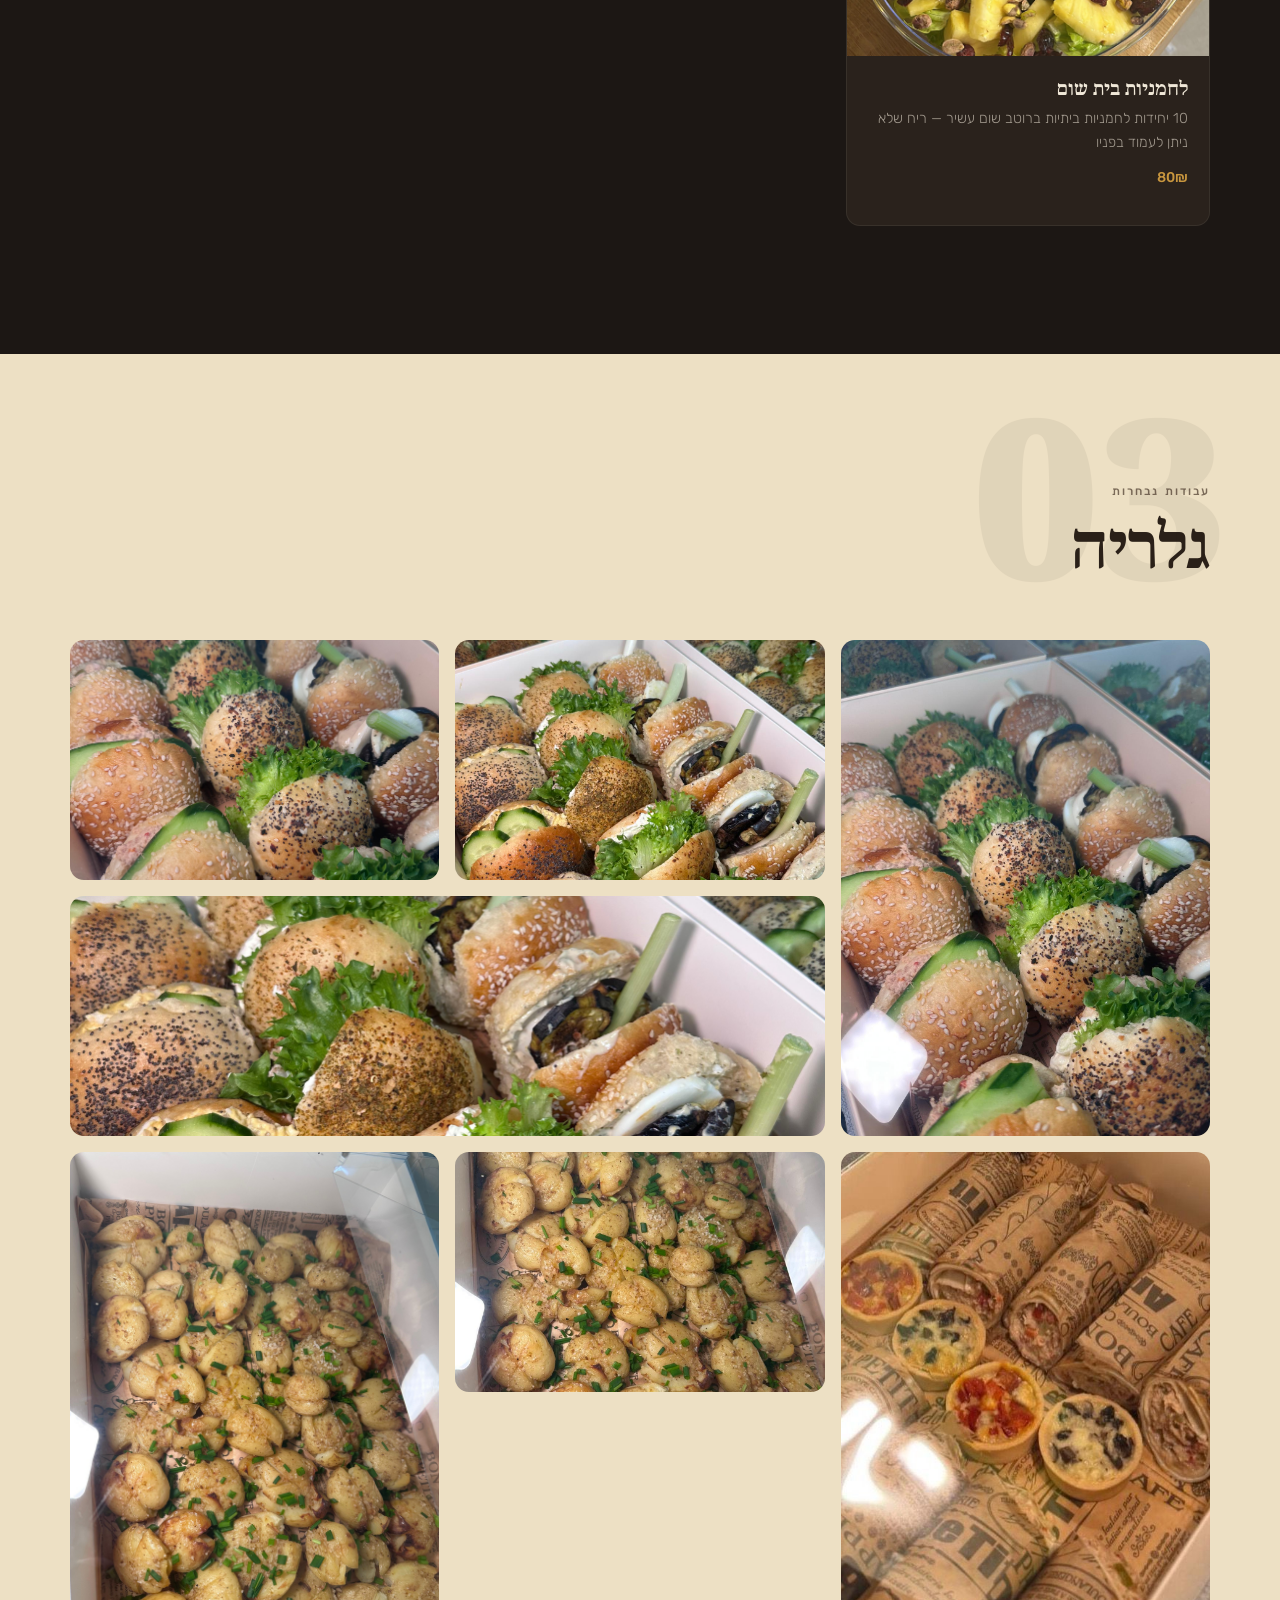
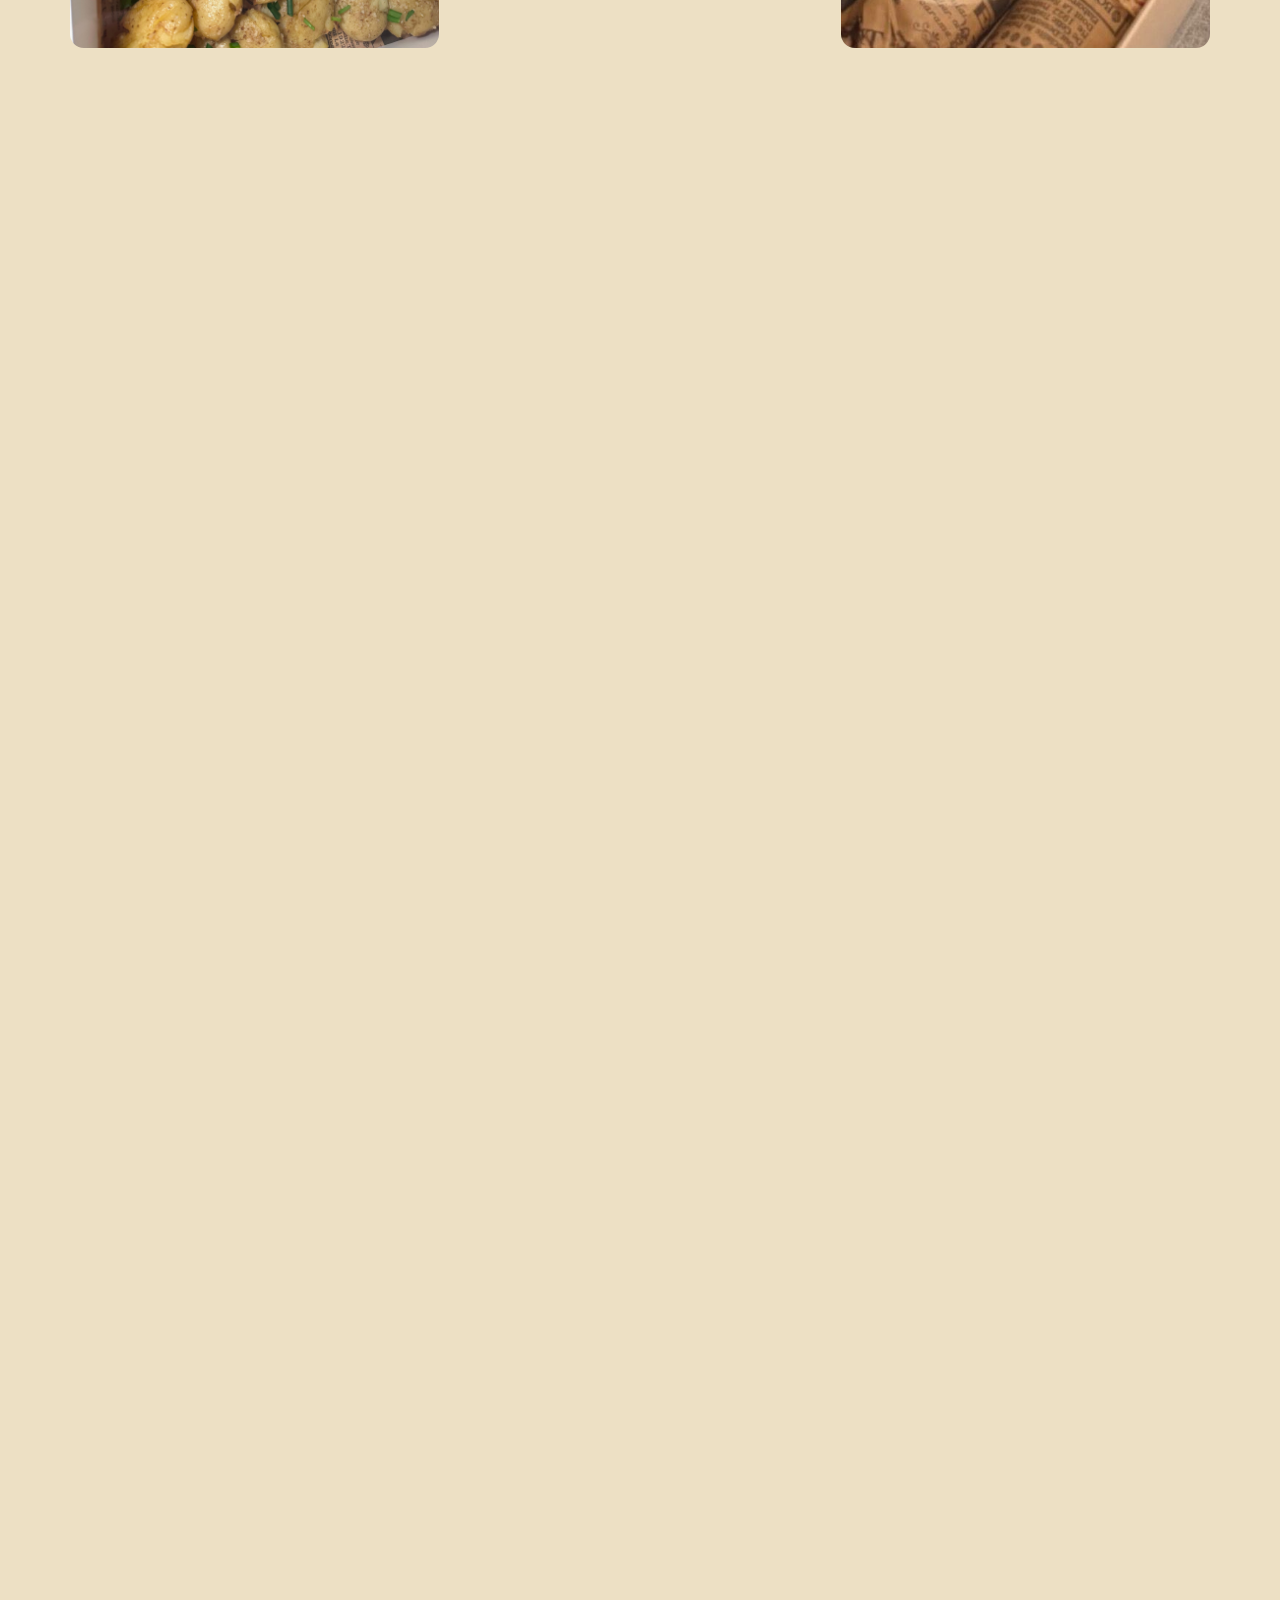
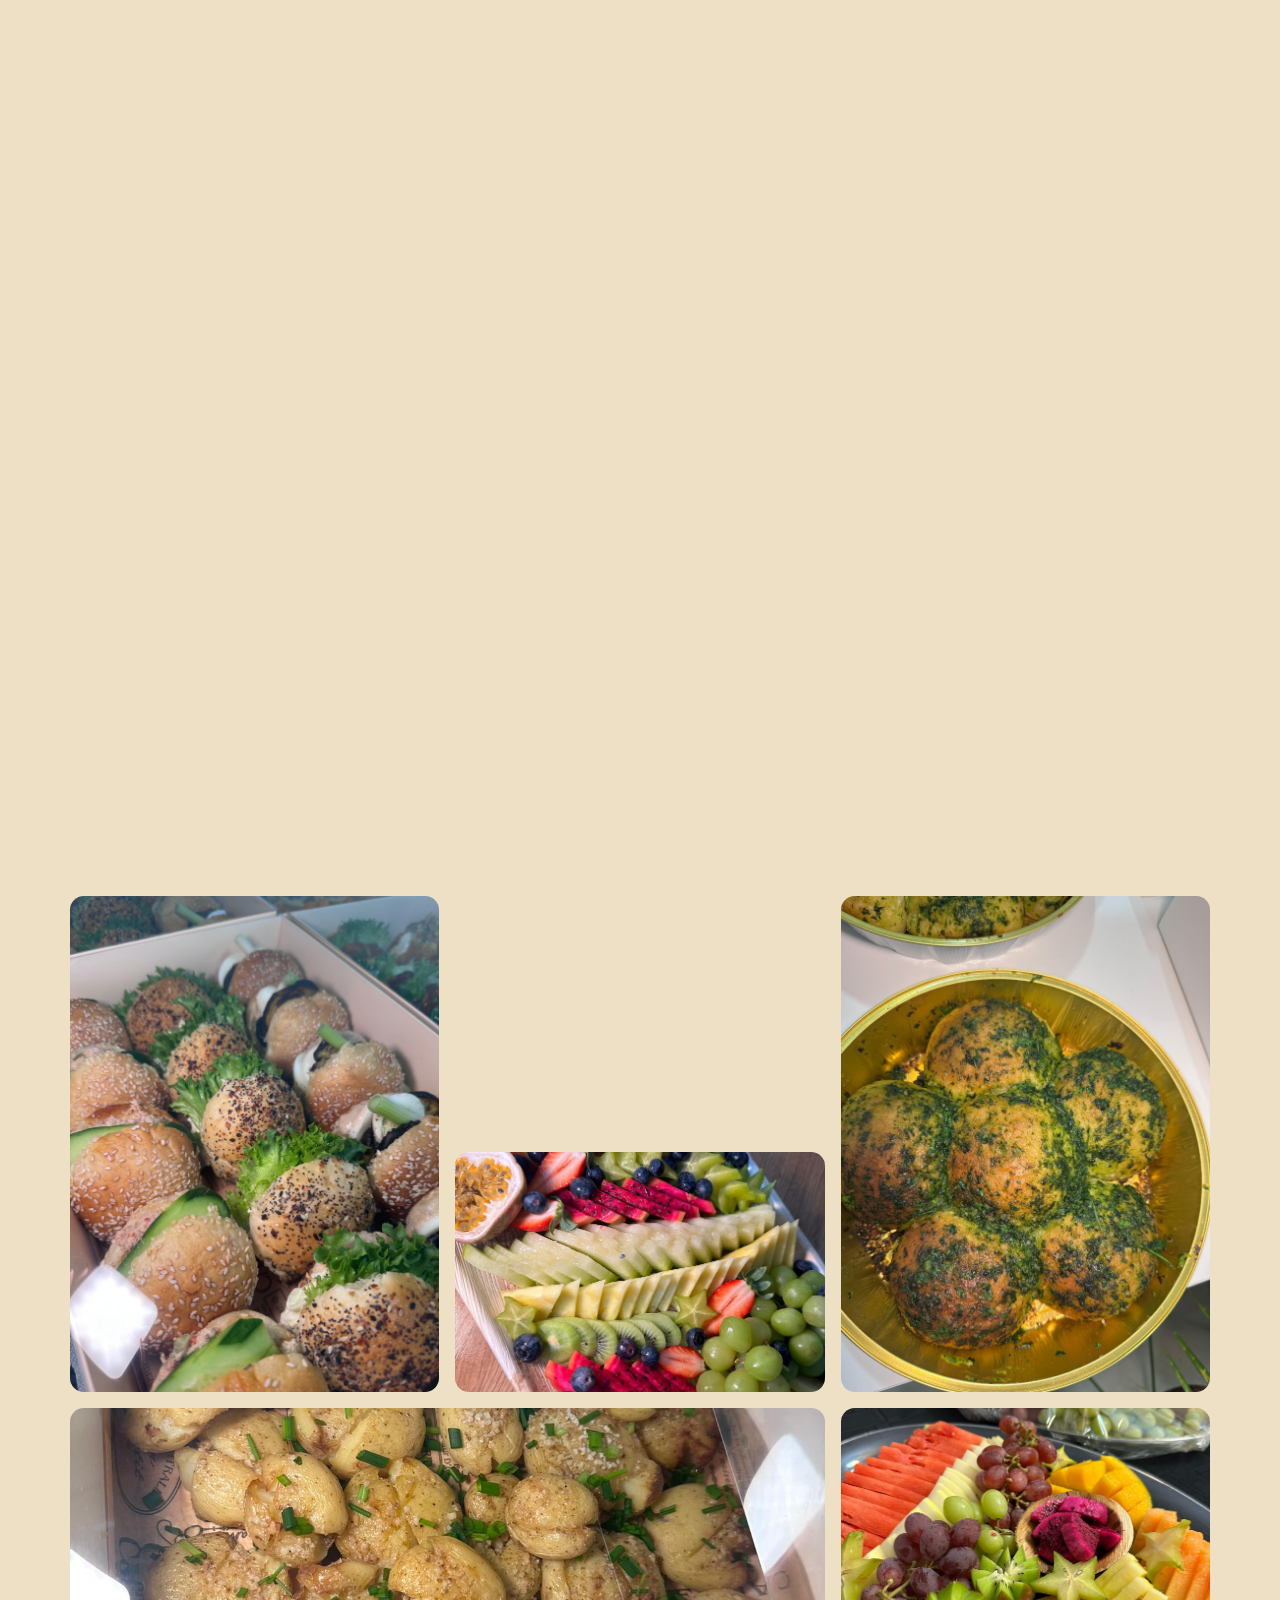
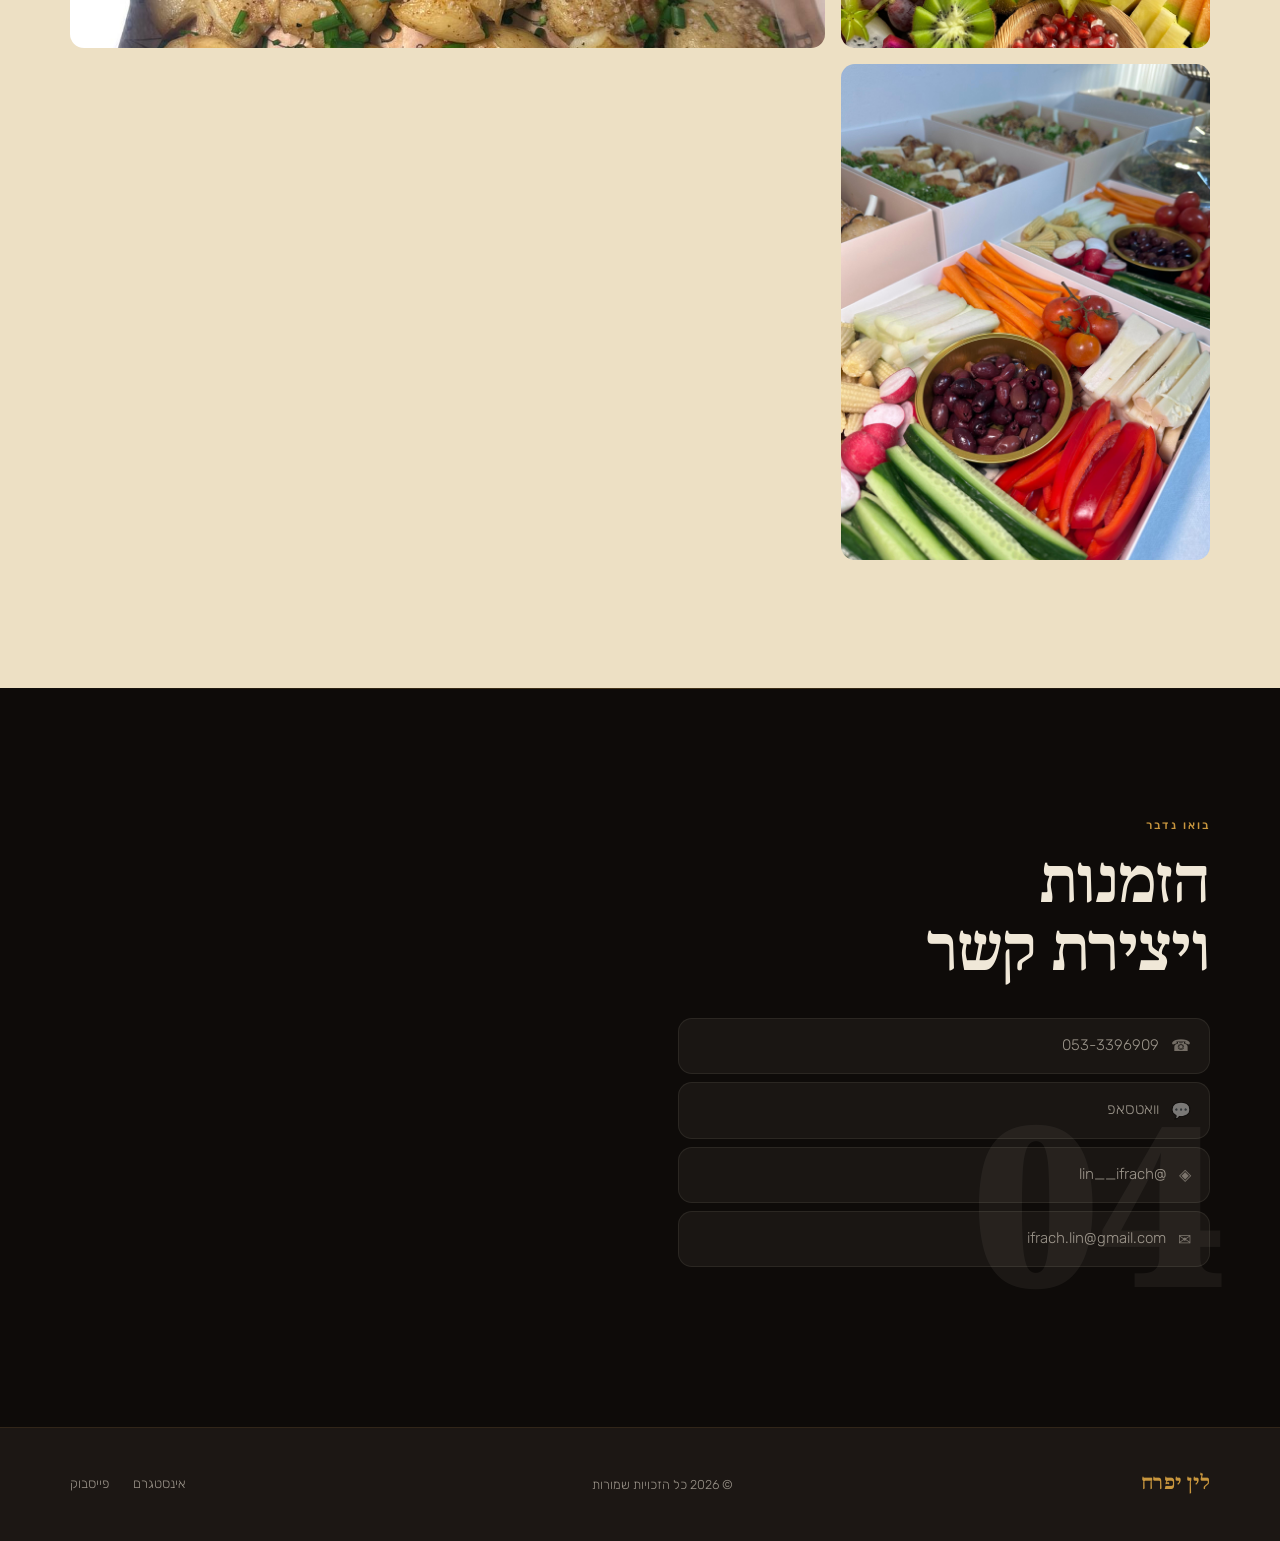
==== commit 11101e65: "update lin image" ====
--- a/index.html
+++ b/index.html
@@ -115,7 +115,7 @@
           <div class="about__visual" data-reveal>
             <div class="about__frame">
               <img
-                src="lin-sweets/images/lin.jpeg"
+                src="images/lin.jpeg"
                 alt="לין יפרח"
                 loading="lazy"
                 width="420"
